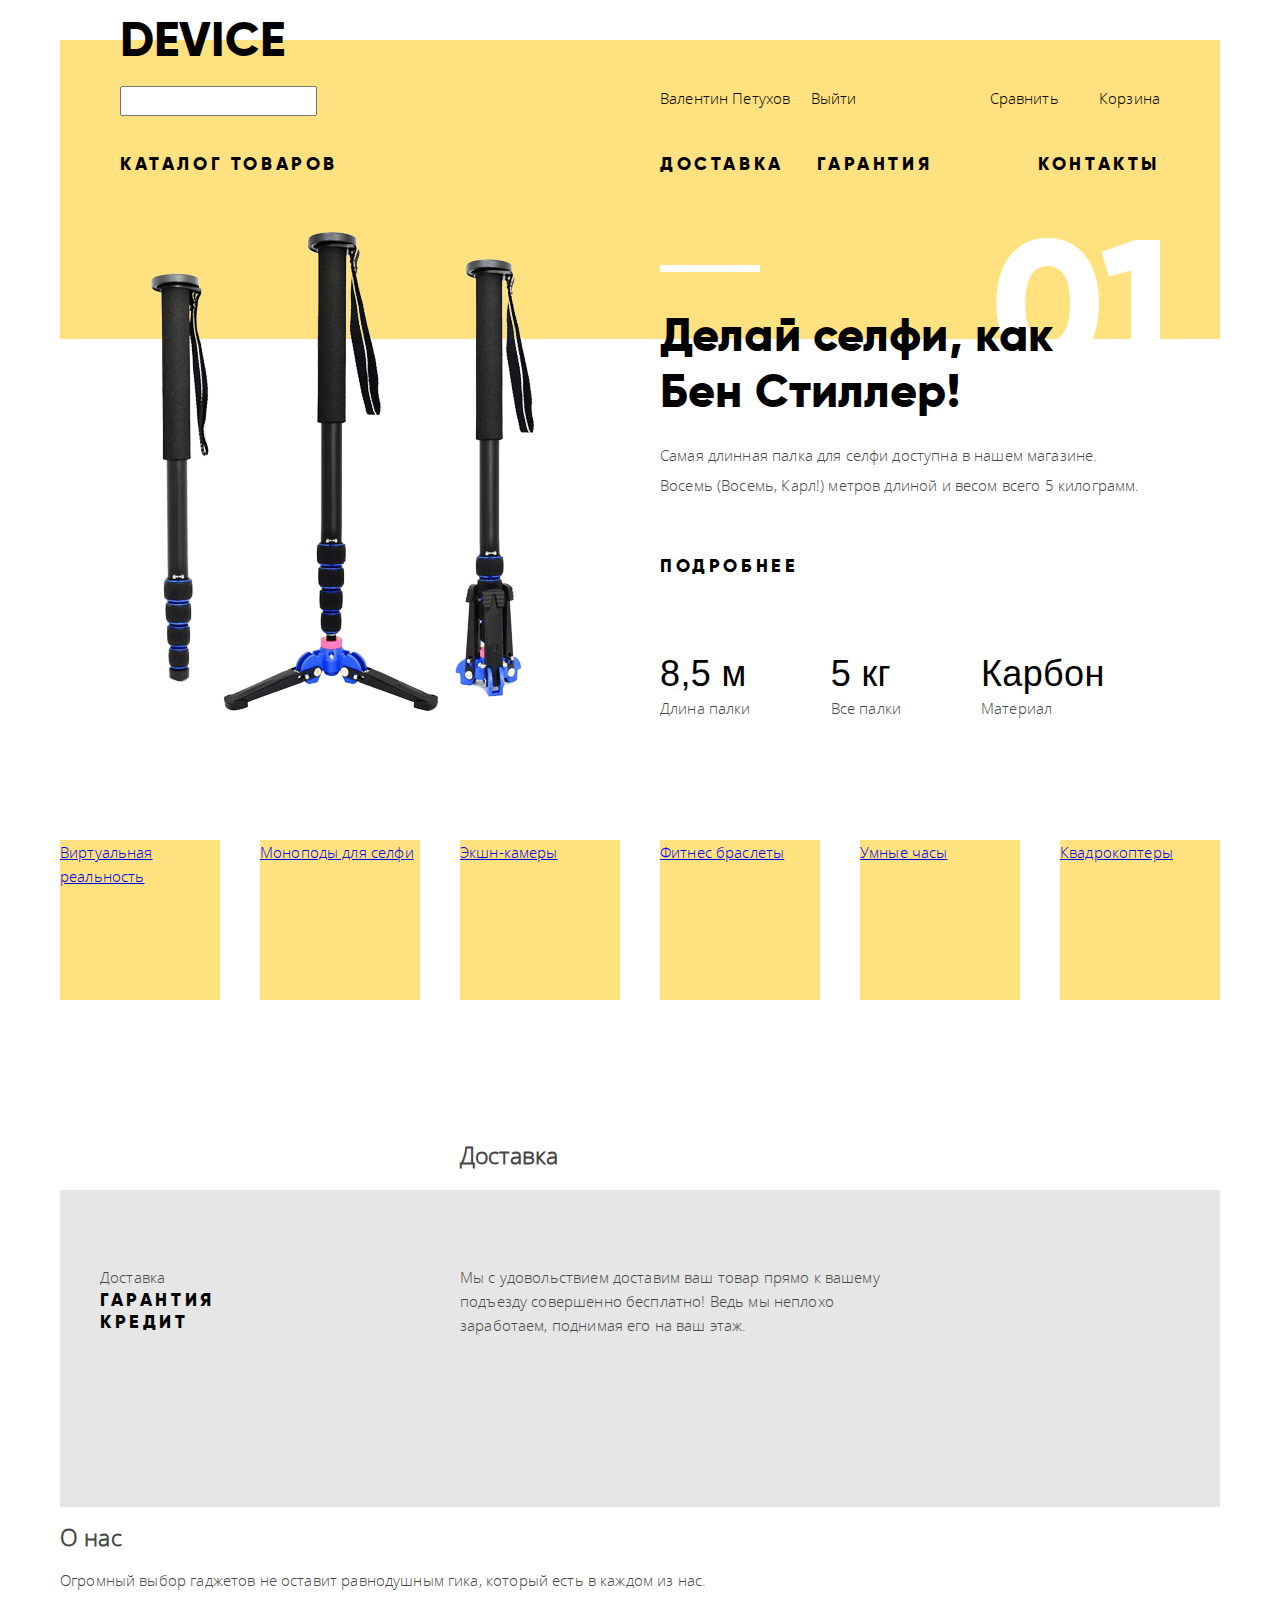
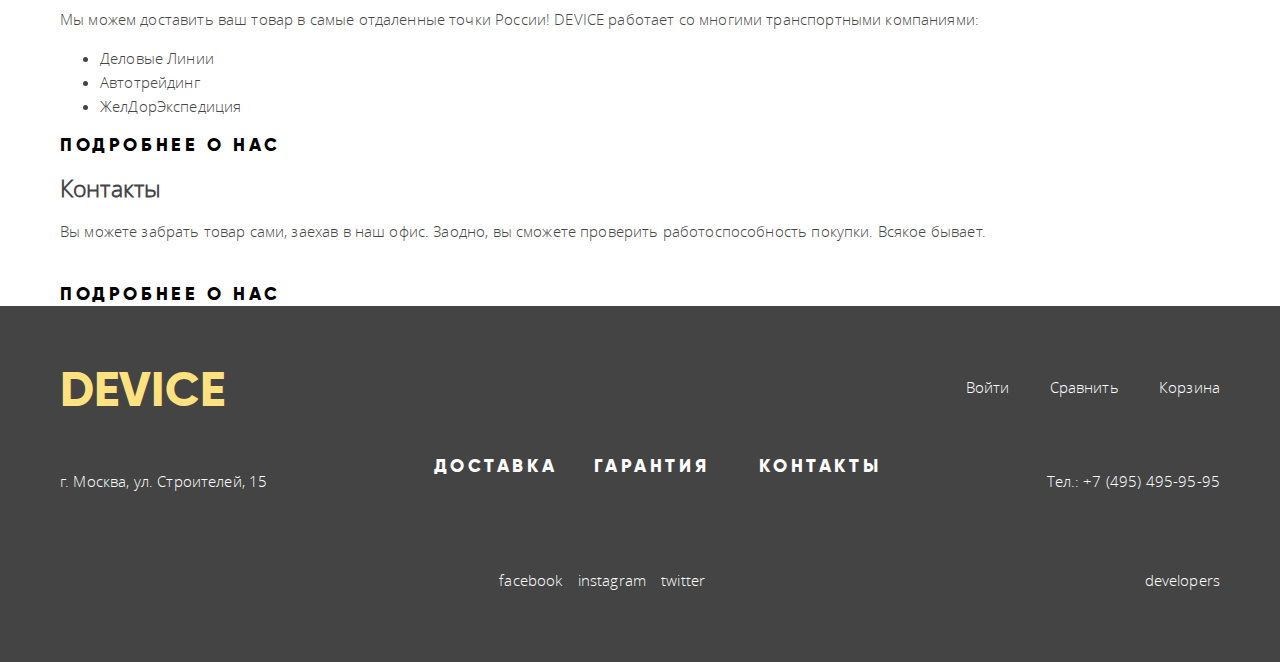
==== index.html @ 2a5000df "made degree DEVICE" ====
<!DOCTYPE html>
<html lang="ru">
	<head>
		<meta charset="utf-8">
		<title>HTML Academy: Девайс</title>
		<link rel="stylesheet" href="css/normalize.css">
		<link rel="stylesheet" href="css/style.css">
	</head>
	<body>
		<header class="main-header">
			<div class="bg-header">
				<span class="catalog-logo-header">device</span>
				<div class="header-row clearfix">
					<form class="header-left" action="search" method="get">
						<label class="search-icon">
							<input type="search" name="search">
						</label>
					</form>
					<div class="header-right clearfix">
						<div class="user-block">
							<a href="#">Валентин Петухов</a>
							<a href="#">Выйти</a>
						</div>
						<div class="compare-cart">
							<a href="#">Сравнить</a>
							<a href="#">Корзина</a>
						</div>
					</div>
				</div>
				<nav class="main-nav clearfix">
					<div class="nav-left">
						<a href="#">Каталог товаров</a>
						<ul class="menu" style="display: none;">
							<li>
								<a href="#" class="menu-item">Виртуальная реальность</a>
							</li>
							<li>
								<a href="#" class="menu-item">Моноподы для селфи</a>
							</li>
							<li>
								<a href="#" class="menu-item">Экшн-камеры</a>
							</li>
							<li>
								<a href="#" class="menu-item">Фитнесс-браслеты</a>
							</li>
							<li>
								<a href="#" class="menu-item">Умные часы</a>
							</li>
							<li>
								<a href="#" class="menu-item">Квадрокоптеры</a>
							</li>
						</ul>
					</div>
					<div class="nav-right clearfix">
						<div class="nav-delivery">
							<a href="#">Доставка</a>
							<a href="#">Гарантия</a>
						</div>
						<div class="nav-contacts">
							<a href="#">Контакты</a>
						</div>
					</div>
				</nav>
			</div>
		</header>
		<main class="container">
			<div class="slider">
				<div class="slider-controls"></div>
				<div class="slider-inner">
					<div class="slider-slides">
						<div class="first-slide clearfix">
							<img src="img/slider-1.png" width="" height="" alt="Изображение слайдера1">
							<div class="slider-description">
								<span class="slider-number">01</span>
								<p class="slider-header">Делай селфи,  как Бен Стиллер!</p>
								<p class="slider-text">Самая длинная палка для селфи доступна в нашем магазине. Восемь (Восемь, Карл!) метров длиной и весом всего 5 килограмм.</p>
								<a class="slider-btn btn" href="#">подробнее</a>
								<div class="slider-advantages clearfix">
									<div class="first-advantages">
										<span class="big-advantages">8,5 м</span>
										<span>Длина палки</span>
									</div>
									<div class="second-advantages">
										<span class="big-advantages">5 кг</span>
										<span>Все палки</span>
									</div>
									<div class="third-advantages">
										<span class="big-advantages">Карбон</span>
										<span>Материал</span>
									</div>
								</div>
							</div>
						</div>
						<div class="first-slide clearfix">
							<img src="img/slider-1.png" width="384" height="486" alt="Изображение слайдера1">
							<div class="slider-description">
								<span class="slider-number">01</span>
								<p class="slider-header">Делай селфи,  как Бен Стиллер!</p>
								<p class="slider-text">Самая длинная палка для селфи доступна в нашем магазине. Восемь (Восемь, Карл!) метров длиной и весом всего 5 килограмм.</p>
								<a class="slider-btn btn" href="#">подробнее</a>
								<div class="slider-advantages clearfix">
									<div class="first-advantages">
										<span class="big-advantages">8,5 м</span>
										<span>Длина палки</span>
									</div>
									<div class="second-advantages">
										<span class="big-advantages">5 кг</span>
										<span>Все палки</span>
									</div>
									<div class="third-advantages">
										<span class="big-advantages">Карбон</span>
										<span>Материал</span>
									</div>
								</div>
							</div>
						</div>
						<div class="first-slide clearfix">
							<img src="img/slider-1.png" width="" height="" alt="Изображение слайдера1">
							<div class="slider-description">
								<span class="slider-number">01</span>
								<p class="slider-header">Делай селфи,  как Бен Стиллер!</p>
								<p class="slider-text">Самая длинная палка для селфи доступна в нашем магазине. Восемь (Восемь, Карл!) метров длиной и весом всего 5 килограмм.</p>
								<a class="slider-btn btn" href="#">подробнее</a>
								<div class="slider-advantages clearfix">
									<div class="first-advantages">
										<span class="big-advantages">8,5 м</span>
										<span>Длина палки</span>
									</div>
									<div class="second-advantages">
										<span class="big-advantages">5 кг</span>
										<span>Все палки</span>
									</div>
									<div class="third-advantages">
										<span class="big-advantages">Карбон</span>
										<span>Материал</span>
									</div>
								</div>
							</div>
						</div>						
					</div>
				</div>
			</div>
			<div class="main-catalog clearfix">
				<div class="item-block">
					<div class="block-fon">
					</div>
					<a href="#">Виртуальная реальность</a>
				</div>
				<div class="item-block">
					<div class="block-fon">
					</div>
					<a href="#">Моноподы для селфи</a>
				</div>
				<div class="item-block">
					<div class="block-fon">
					</div>
					<a href="#">Экшн-камеры</a>
				</div>
				<div class="item-block">
					<div class="block-fon">
					</div>
					<a href="#">Фитнес браслеты</a>
				</div>
				<div class="item-block">
					<div class="block-fon">
					</div>
					<a href="#">Умные часы</a>
				</div>
				<div class="item-block">
					<div class="block-fon">
					</div>
					<a href="#">Квадрокоптеры</a>
				</div>
			</div>
			<div class="main-advantages clearfix">
				<div class="left-advantages">
					<ul>
						<li class="active-btn">Доставка</li>
						<li class="btn btn-advantages">Гарантия</li>
						<li class="btn btn-advantages">Кредит</li>
					</ul>
				</div>
				<div class="right-advantages">
					<div class="text-advanteges">
						<h2>Доставка</h2>
							<p>Мы с удовольствием доставим ваш товар прямо к вашему подъезду
							совершенно бесплатно! Ведь мы неплохо заработаем, поднимая его
							на ваш этаж.</p>
					</div>
					<div class="img-advanteges">
					</div>
				</div>
			</div>
			<div class="partners">
				<div class="partners-logo">
				</div>
			</div>
			<div class="main-content">
				<section class="about-us">
					<h2>О нас</h2>
					<p>Огромный выбор гаджетов не оставит равнодушным гика,
					который есть в каждом из нас.</p>
					<p>Мы можем доставить ваш товар в самые отдаленные
					точки России! DEVICE работает со многими транспортными
					компаниями:
						<ul>
							<li>Деловые Линии</li>
							<li>Автотрейдинг</li>
							<li>ЖелДорЭкспедиция</li>
						</ul>
					</p>
					<a href="#" class="btn btn-about">Подробнее о нас</a>
				</section>
				<section class="contacts">
					<h2>Контакты</h2>
					<p>Вы можете забрать товар сами, заехав в наш офис. Заодно, вы сможете
					проверить работоспособность покупки. Всякое бывает.</p>
					<div class="map">
						<a href="#">
							<img src="" alt="">
						</a>
					</div>
					<a href="#" class="btn btn-about">Подробнее о нас</a>
				</section>
			</div>
		</main>
		<footer class="main-footer clearfix">
			<div class="container">
				<div class="row-footer1 clearfix">
					<a href="index.html" class="footer-header">device</a>
					<div class=right-footer-row>
						<a href="#">Войти</a>
						<a href="#">Сравнить</a>
						<a href="#">Корзина</a>
					</div>				
				</div>
				<div class="row-footer2 clearfix">
					<p class="footer-adress">г. Москва, ул. Строителей, 15</p>
					<div class="footer-nav">
						<a href="#">Доставка</a>
						<a href="#">Гарантия</a>
						<a href="#">Контакты</a>
					</div>
					<p class="footer-phone">Тел.: +7 (495) 495-95-95</p>				
				</div>
				<div class="row-footer3 clearfix">
					<div class="footer-social">
						<a class="social-btn" href="#">facebook</a>
						<a class="social-btn" href="#">instagram</a>
						<a class="social-btn" href="#">twitter</a>
					</div>				
					<div class="footer-developers">
						<a class="developers" href="#">developers</a>
					</div>
				</div>
			</div>
		</footer>
	</body>
</html>
---- css/style.css ----
@font-face {
    font-family: "open_sanslight";
    src: url("../fonts/open-sans-light-webfont.woff2") format("woff2"),
         url("../fonts/open-sans-light-webfont.woff") format("woff");
    font-weight: normal;
    font-style: normal;
}
@font-face {
    font-family: "gilroyextrabold";
    src: url("../fonts/gilroy-extrabold-webfont.woff2") format("woff2"),
         url("../fonts/gilroy-extrabold-webfont.woff") format("woff");
    font-weight: normal;
    font-style: normal;
}
@font-face {
    font-family: "gilroylight";
    src: url("gilroy-light-webfont.woff2") format("woff2"),
         url("gilroy-light-webfont.woff") format("woff");
    font-weight: normal;
    font-style: normal;
}

body{
	font-family: "open_sanslight", sans-serif;
	font-size: 15px;
	line-height: 24px;
	color: #464646;
	font-weight: normal;
	letter-spacing: 0.01em;
	background: #fff;
	background-size: 2000px auto;
}
.btn{
	font-size: 18px;
	color: #000;
	font-family: "gilroyextrabold", sans-serif;
	text-transform: uppercase;
	line-height: 22px;
	letter-spacing: 0.2em;
	text-decoration: none;
}
.catalog-logo-header{
	display: inline-block;
	text-transform: uppercase;
	font-size: 48px;
	color: #000;
	text-decoration: none;
	font-family: "gilroyextrabold", sans-serif;
	font-weight: normal;
	line-height: 54px;
	margin-top: 13px;
	margin-bottom: 19px;
}
.container{
	width: 1160px;
	margin: 0px auto;
}
.main-header{
		margin-bottom: 46px;
}
.bg-header{
	width: 1040px;
	position: relative;
	padding-right: 60px;
	padding-left: 60px;
	margin: 0 auto; 
}
.bg-header::after{
	content: "";
	width: 1160px;
	height: 299px;
	background-color: #ffe27f;
	position: absolute;
	left: 0px;
	z-index: -1;
	bottom: -157px;
}
.clearfix::after{
	content: "";
	clear: both;
	display: table;
}
.header-row{
	margin-bottom: 36px;
}
.header-row a{
	text-decoration: none;
	color: #000;
}
.header-left{
	float: left;
	min-width: 300px;
}
.header-right{
	float: right;
	min-width: 500px;
}
.user-block{
	float: left;
	min-width: 300px;
	font-size: 0px;
}
.user-block a{
	display: inline-block;
	font-size: 15px;
}
.user-block a:first-child{
	margin-right: 20px;
}
.compare-cart{
	float: right;
	font-size: 0px;
}
.compare-cart a{
	display: inline-block;
	font-size: 15px;
}
.compare-cart a:last-child{
	margin-left: 40px;
}
.main-nav{
	font-family: "gilroyextrabold", sans-serif;
	font-size: 18px;
	color: #000000;
	letter-spacing: 0.2em;
}
.main-nav a{
	text-decoration: none;
	color: #000;
	text-transform: uppercase;
}
.nav-left{
	float: left;
	min-width: 300px;
}
.nav-right{
	float: right;
	min-width: 500px;
}
.nav-delivery{
	float: left;
	min-width: 300px;
	font-size: 0px;
}
.nav-contacts{
	float: right;
}
.nav-delivery a{
	display: inline-block;
	margin-right: 30px;
	font-size: 18px;
}
.header-catalog h1{
	padding: 0px;
	margin-bottom: 25px;
	margin-left: 60px;
}
.breadcrumbs{
	list-style: none;
	font-size: 0px;
	margin-bottom: 50px;
	margin-left: 60px;
}
.breadcrumbs li{
	display: inline-block;
	vertical-align: top;
	font-size: 14px;
	line-height: ;
	margin-right: 17px;
}
.line{
	background-color: #ebebeb;
	height: 100%;
	position: relative;
	z-index: -2;

}
.left-content-header{
	float: left;
	min-width: 328px;
	position: relative;
}
.left-content-header>h3{
	padding-top: 24px;
	padding-bottom: 24px;
	margin-left: 60px;
}
.right-content-header{
	float: right;
	min-width: 832px;
	position: relative;
}
.sorting-content{
	float: left;
}
.left-sorting{
	float: left;
	min-width: 600px;
	font-size: 0px;
	margin-left: 72px;
}
.right-sorting{
	float: right;
	min-width: 100px;
	display: inline-block;
	font-size: 0px;
	text-align: right;
}
.left-sorting>h3{
	display: inline-block;
	font-size: 18px;
	margin-right: 54px;
	padding-top: 24px;
	padding-bottom: 24px;
}
.left-sorting .price-sorting{
	display: inline-block;
	font-size: 14px;
}
.price-sorting>span, .price-sorting>a{
	margin-right: 30px;
}

.price-sorting>a:last-child{
	margin-right: 0px;
}

.right-sorting>a{
	display: inline-block;
	font-size: 14px;
	margin-top: 24px;
	margin-bottom: 24px;
}
.right-sorting>a:last-child{
	margin-left: 26px;
}
.left-content-header:before {
	content: "";
	position: absolute;
	right: 0;
	height: 100%;
	bottom: 0;
	width: 10000px;
	background: #dbdbdb;
	z-index: -1;
}
.left-content{
	float: left;
	min-width: 328px;
	position: relative;
}
.left-content:before{
	content: "";
	position: absolute;
	right: 0;
	height: 1400px;
	width: 10000px;
	background: #eeeeee;
	z-index: -1;
}
.right-content{
	float: right;
	min-width: 700px;
	padding-top: 69px;
	padding-left: 72px;
	padding-bottom: 73px;
}
.catalog-item{
	float: left;
	min-width: 360px;
}
.item-row:nth-child(3n-1){
	margin-top: 50px;
}
.item-row .catalog-item:first-child{
	margin-right: 40px;
}
.left-content form{
	margin-left: 60px;
}
.filter-cost{
	margin-top: 69px;
	margin-bottom: 40px;
}
.filter-color{
	margin-bottom: 40px;
}
.filter-color ul{
	list-style: none;
}
.filter-bluetooth{
	margin-bottom: 50px;
}
.filter-bluetooth ul{
	list-style: none;
}
.paginator{
	margin-top: 40px;
	padding: 23px 30px 18px 30px;
	background-color: #ebebeb;
	font-size: 0px;
	min-width: 700px;
	text-transform: uppercase;
	font-family: "gilroyextrabold", sans-serif;
	color:#000;
	text-align: center;
}

.back, .paginator li, .forward{
	display: inline-block;
	font-size: 16px;
	text-decoration: none;
}
.paginator>ul{
	display: inline-block;
}
.back{
	float: left;
	color: #000;
}
.forward{
	float: right;
	color: #000;
}
.paginator li a{
	text-decoration: none;
	color: #bababa;
}
.paginator li{
	margin-right: 30px;
}
.paginator li:last-child{
	margin-right: 0px;
}
.main-footer{
	padding-top: 60px;
	padding-bottom: 64px;
	background-color: #444;
}
.main-footer a{
	text-decoration: none;
	color: #fff;
}
.row-footer1{
	margin-bottom: 40px;
	font-size: 0px;
}
.right-footer-row{
	float: right;
	margin: 9px 0px;
}
.right-footer-row a{
	display: inline-block;
	font-size: 15px;
	margin-left: 40px;

}
.central-footer{
	margin-top: 82px;
	display: inline-block;
	font-size: 18px;
}
.right-footer{
	float: right;
	min-width: ;
	display: inline-block;
	font-size: 16px;
	text-align: right;
}
.row-footer1 a.footer-header{
	float: left;
	display: inline-block;
	text-transform: uppercase;
	text-decoration: none;
	color: #ffe27f;
	font-size: 48px;
	font-family: "gilroyextrabold", sans-serif;
	line-height: 48px;
}
.row-footer2{
	margin-bottom: 60px;
	font-size: 0px;
	text-align: center;
}
.footer-adress{
	float: left;
	font-size: 15px;
	color: #fff;
}
.row-footer2 .footer-nav{
	display: inline-block;
}
.row-footer2 .footer-nav a{
	text-transform: uppercase;
	font-family: "gilroyextrabold", sans-serif;
	display: inline-block;
	font-size: 18px;
	letter-spacing: 0.2em;
}
.row-footer2 .footer-nav a:first-child{
	margin-right: 37px;
}
.row-footer2 .footer-nav a:nth-child(2){
	margin-right: 50px;
}

.footer-phone{
	float: right;
	font-size: 15px;
	color: #fff;
}
.row-footer3{
	font-size: 0px;
	text-align: center;
}
.footer-developers{
	float: right;
	font-size: 15px;
}
.footer-social{
	display: inline-block;
}
.footer-social a{
	font-size: 15px;
	margin-right: 15px;
}
.footer-social a:last-child{
	font-size: 15px;
	margin-right: 0px;
}
.first-slide{
	position: relative;
}

.first-slide>img{
	float: left;
	padding-left: 90px;
	padding-right: 26px;
	width: 384px;
	height: 486px;
}
.first-slide .slider-description{
	float: right;
	padding-left: 100px;
	width: 481px;
	position: relative;
	padding-right: 79px;
}
.slider-number{
	font-size: 180px;
	color: #fff;
	font-family: "gilroyextrabold", sans-serif;
	position: absolute;
	line-height: 1.2em;
	left: 431px;
	top: -32px;
	z-index: 1;
}
.slider-description::before{
	content: "";
	width: 100px;
	height: 7px;
	background-color: #fff;
	position: absolute;
	margin-top: 37px;
}
.slider-header{
	margin: 0px;
	font-size: 47px;
	color: #000;
	font-family: "gilroyextrabold", sans-serif;
	padding-right: 87px;
	line-height: 1.2em;
	position: relative;
	z-index: 2;
	margin-top: 79px;
	margin-bottom: 20px;
}
.slider-text{
	margin: 0px;
	margin-bottom: 54px;
	font-size: 15px;
	line-height: 30px;
}
.slider-btn{
	display: inline-block;
	margin-bottom: 75px;
}
.slider-advantages{
	margin-bottom: 120px;
}


.slider {
    position: relative;
}

.slider-inner {
    overflow: hidden;
}

.slider-slides {
    width: 300%;
}

.slider-slides .first-slide {
    float: left;
}




.first-advantages{
	float: left;
	margin-right: 80px;
}
.second-advantages{
	float: left;
	margin-right: 80px;
}
.third-advantages{
	float: left;
}
.slider-advantages span{
	display: block;
}
.big-advantages{
	font-size: 36px;
	line-height: 44px;
	letter-spacing: 0.01em;
	font-family: "gilroyextralight", sans-serif;
	color: #000;
}
.item-block{
	float: left;
	width: 160px;
	height: 160px;
	margin-right: 40px;
	background-color: #ffe27f;
}
.item-block:last-child{
	margin-right: 0px;
}

.left-advantages{
	float: left;
	position: relative;
}
.right-advantages{
	position: relative;
	float: left;
	width: 860px;
	margin-left: 300px;
}
.main-catalog{
	margin-bottom: 190px;
}
.main-advantages{
	padding-top: 60px;
	padding-bottom: 155px;
	background-color: #e6e6e6;
}
.text-advanteges p{
	padding-left: 100px;
	padding-right: 310px;
}
.left-advantages ul{
	position: absolute;
	list-style: none;
}
.right-advantages h2{
	position: absolute;
	top: -125px;
	left: 100px;
}
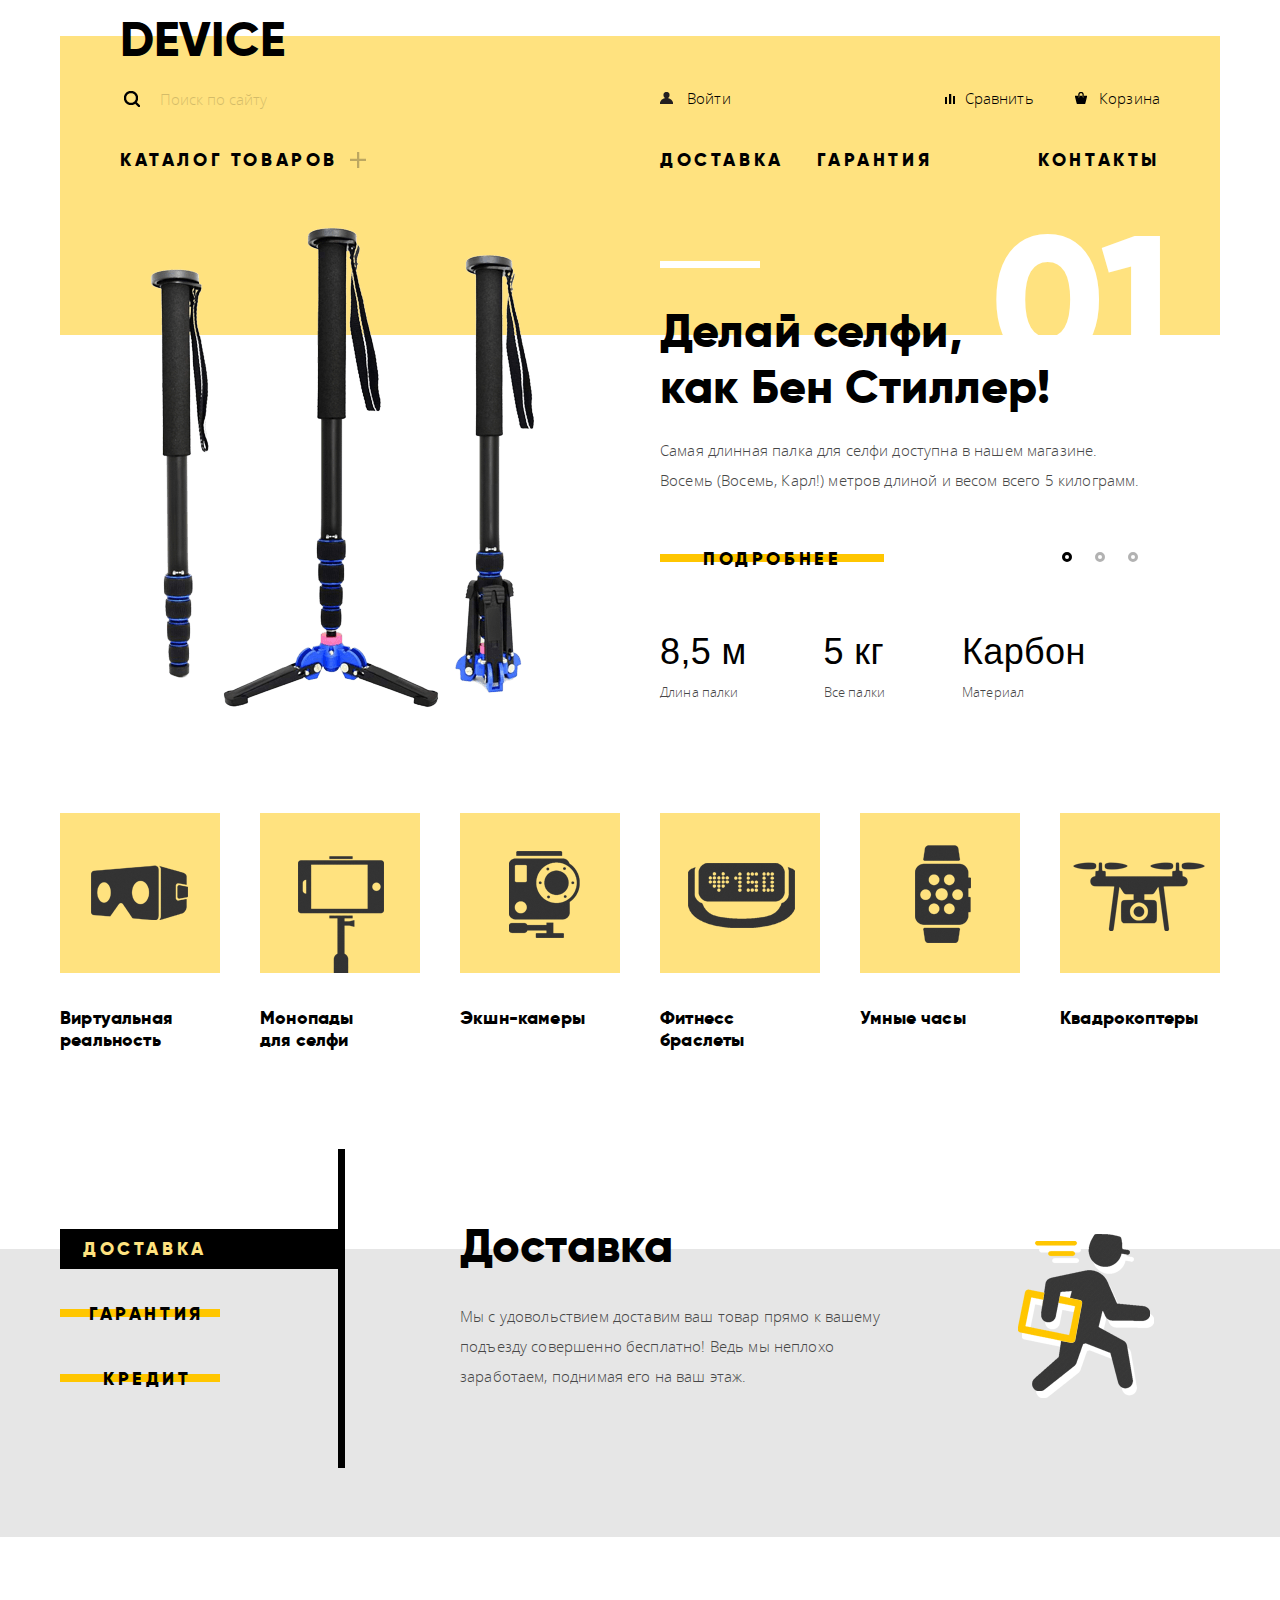
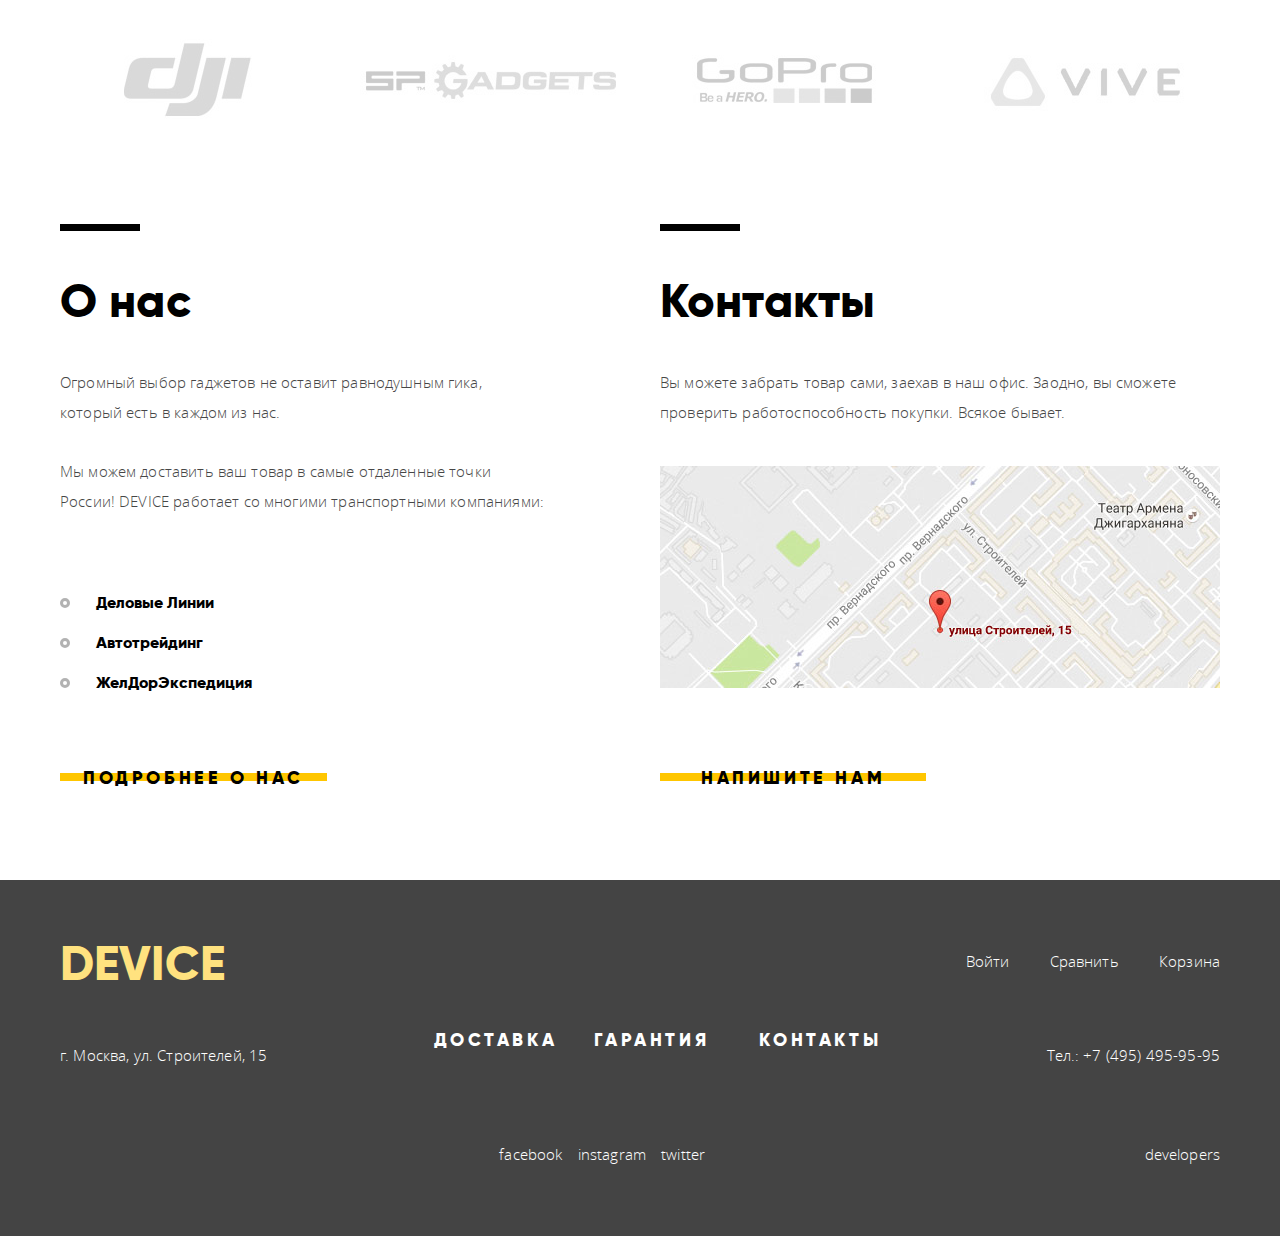
==== commit aa572c43: "mainpage DEVICE" ====
--- a/index.html
+++ b/index.html
@@ -12,14 +12,13 @@
 				<span class="catalog-logo-header">device</span>
 				<div class="header-row clearfix">
 					<form class="header-left" action="search" method="get">
-						<label class="search-icon">
-							<input type="search" name="search">
-						</label>
+						<input type="search" id="search" placeholder="Поиск по сайту" name="search" class="search">
+						<label class="search-icon" for="search"></label>
+						<button type="submit" class="search-btn"><span>Найти</span></button>
 					</form>
 					<div class="header-right clearfix">
-						<div class="user-block">
-							<a href="#">Валентин Петухов</a>
-							<a href="#">Выйти</a>
+						<div class="user-block-main">
+							<a href="#">Войти</a>
 						</div>
 						<div class="compare-cart">
 							<a href="#">Сравнить</a>
@@ -28,29 +27,37 @@
 					</div>
 				</div>
 				<nav class="main-nav clearfix">
-					<div class="nav-left">
-						<a href="#">Каталог товаров</a>
-						<ul class="menu" style="display: none;">
-							<li>
-								<a href="#" class="menu-item">Виртуальная реальность</a>
-							</li>
-							<li>
-								<a href="#" class="menu-item">Моноподы для селфи</a>
-							</li>
-							<li>
-								<a href="#" class="menu-item">Экшн-камеры</a>
-							</li>
-							<li>
-								<a href="#" class="menu-item">Фитнесс-браслеты</a>
-							</li>
-							<li>
-								<a href="#" class="menu-item">Умные часы</a>
-							</li>
-							<li>
-								<a href="#" class="menu-item">Квадрокоптеры</a>
-							</li>
-						</ul>
-					</div>
+					<ul class="nav-left">
+						<li>
+							<a class="catalog-items"href="#">Каталог товаров</a>
+							<ul class="menu clearfix">
+								<div class="dropdown-col">
+								<li>
+									<a href="#" class="menu-item">Виртуальная реальность</a>
+								</li>
+								<li>
+									<a href="#" class="menu-item">Моноподы для селфи</a>
+								</li>
+								<li>
+									<a href="#" class="menu-item">Экшн-камеры</a>
+								</li>
+								</div>
+								<div class="dropdown-col">
+									<li>
+										<a href="#" class="menu-item">Фитнесс-браслеты</a>
+									</li>
+									<li>
+										<a href="#" class="menu-item">Умные часы</a>
+									</li>
+								</div>
+								<div class="dropdown-col">
+								<li>
+									<a href="#" class="menu-item">Квадрокоптеры</a>
+								</li>
+								</div>
+							</ul>
+						</li>					
+					</ul>
 					<div class="nav-right clearfix">
 						<div class="nav-delivery">
 							<a href="#">Доставка</a>
@@ -63,76 +70,86 @@
 				</nav>
 			</div>
 		</header>
-		<main class="container">
-			<div class="slider">
-				<div class="slider-controls"></div>
+		<main class="">
+			<div class="slider container">
+				<input type="radio" id="btn-1" name="toggle" checked>
+				<input type="radio" id="btn-2" name="toggle">
+				<input type="radio" id="btn-3" name="toggle">
+				<div class="slider-controls">
+					<label for="btn-1"></label>
+                    <label for="btn-2"></label>
+                    <label for="btn-3"></label>
+				</div>
 				<div class="slider-inner">
 					<div class="slider-slides">
-						<div class="first-slide clearfix">
-							<img src="img/slider-1.png" width="" height="" alt="Изображение слайдера1">
-							<div class="slider-description">
-								<span class="slider-number">01</span>
-								<p class="slider-header">Делай селфи,  как Бен Стиллер!</p>
-								<p class="slider-text">Самая длинная палка для селфи доступна в нашем магазине. Восемь (Восемь, Карл!) метров длиной и весом всего 5 килограмм.</p>
-								<a class="slider-btn btn" href="#">подробнее</a>
-								<div class="slider-advantages clearfix">
-									<div class="first-advantages">
-										<span class="big-advantages">8,5 м</span>
-										<span>Длина палки</span>
-									</div>
-									<div class="second-advantages">
-										<span class="big-advantages">5 кг</span>
-										<span>Все палки</span>
-									</div>
-									<div class="third-advantages">
-										<span class="big-advantages">Карбон</span>
-										<span>Материал</span>
-									</div>
-								</div>
-							</div>
-						</div>
 						<div class="first-slide clearfix">
 							<img src="img/slider-1.png" width="384" height="486" alt="Изображение слайдера1">
 							<div class="slider-description">
 								<span class="slider-number">01</span>
-								<p class="slider-header">Делай селфи,  как Бен Стиллер!</p>
+								<p class="slider-header">Делай селфи,<br>как Бен Стиллер!</p>
 								<p class="slider-text">Самая длинная палка для селфи доступна в нашем магазине. Восемь (Восемь, Карл!) метров длиной и весом всего 5 килограмм.</p>
-								<a class="slider-btn btn" href="#">подробнее</a>
+								<div class="slider-btn">
+									<a class="btn" href="#">
+										<span>подробнее</span>
+									</a>
+								</div>
 								<div class="slider-advantages clearfix">
 									<div class="first-advantages">
 										<span class="big-advantages">8,5 м</span>
-										<span>Длина палки</span>
+										<span class="small-advantages" >Длина палки</span>
 									</div>
 									<div class="second-advantages">
 										<span class="big-advantages">5 кг</span>
-										<span>Все палки</span>
+										<span class="small-advantages" >Все палки</span>
 									</div>
 									<div class="third-advantages">
 										<span class="big-advantages">Карбон</span>
-										<span>Материал</span>
+										<span class="small-advantages" >Материал</span>
 									</div>
 								</div>
 							</div>
 						</div>
 						<div class="first-slide clearfix">
-							<img src="img/slider-1.png" width="" height="" alt="Изображение слайдера1">
+							<img src="img/slider-2.png" width="384" height="486" alt="Изображение слайдера1">
 							<div class="slider-description">
-								<span class="slider-number">01</span>
-								<p class="slider-header">Делай селфи,  как Бен Стиллер!</p>
-								<p class="slider-text">Самая длинная палка для селфи доступна в нашем магазине. Восемь (Восемь, Карл!) метров длиной и весом всего 5 килограмм.</p>
-								<a class="slider-btn btn" href="#">подробнее</a>
+								<span class="slider-number">02</span>
+								<p class="slider-header">Худеем<br>правильно!</p>
+								<p class="slider-text">Мотивирующие фитнесс-браслеты помогут найти в себе силы не пропускать занятия и соблюдать диету.</p>
+								<div class="slider-btn">
+									<a class="btn" href="#">
+										<span>подробнее</span>
+									</a>
+								</div>
 								<div class="slider-advantages clearfix">
 									<div class="first-advantages">
-										<span class="big-advantages">8,5 м</span>
-										<span>Длина палки</span>
+										<span class="big-advantages">48 часов</span>
+										<span class="small-advantages" >Без подзарядки</span>
+									</div>
+									
+								</div>
+							</div>
+						</div>
+						<div class="first-slide clearfix">
+							<img src="img/slider-3.png" width="" height="" alt="Изображение слайдера1">
+							<div class="slider-description">
+								<span class="slider-number last-number">03</span>
+								<p class="slider-header last-header">Порхает как бабочка,<br>жалит как пчела!</p>
+								<p class="slider-text">Этот обычный, на первый взгляд, квадрокоптер оснащен 
+								мощным лазером, замаскированным под стандартную камеру.
+								</p>
+								<div class="slider-btn">
+									<a class="btn" href="#">
+										<span>подробнее</span>
+									</a>
+								</div>
+								<div class="slider-advantages clearfix">
+									<div class="first-advantages">
+										<span class="big-advantages">800 м</span>
+										<span class="small-advantages" >Дальность полета</span>
 									</div>
 									<div class="second-advantages">
-										<span class="big-advantages">5 кг</span>
-										<span>Все палки</span>
-									</div>
-									<div class="third-advantages">
-										<span class="big-advantages">Карбон</span>
-										<span>Материал</span>
+										<span class="big-advantages">50 м</span>
+										<span class="small-advantages" >Радиус поражения</span>
 									</div>
 								</div>
 							</div>
@@ -140,62 +157,77 @@
 					</div>
 				</div>
 			</div>
-			<div class="main-catalog clearfix">
-				<div class="item-block">
-					<div class="block-fon">
-					</div>
-					<a href="#">Виртуальная реальность</a>
-				</div>
-				<div class="item-block">
-					<div class="block-fon">
-					</div>
-					<a href="#">Моноподы для селфи</a>
-				</div>
-				<div class="item-block">
-					<div class="block-fon">
-					</div>
-					<a href="#">Экшн-камеры</a>
-				</div>
-				<div class="item-block">
-					<div class="block-fon">
-					</div>
-					<a href="#">Фитнес браслеты</a>
-				</div>
-				<div class="item-block">
-					<div class="block-fon">
-					</div>
-					<a href="#">Умные часы</a>
-				</div>
-				<div class="item-block">
-					<div class="block-fon">
-					</div>
-					<a href="#">Квадрокоптеры</a>
+			<div class="main-catalog container clearfix">
+				<div class="item-block" href="#">
+					<a href="#"><span>Виртуальная реальность</span></a>
+				</div>
+				<div class="item-block" href="#">
+					<a href="#"><span>Монопады для селфи</span></a>
+				</div>
+				<div class="item-block" href="#">
+					<a href="#"><span>Экшн-камеры</span></a>
+				</div>
+				<div class="item-block" href="#">
+					<a href="#"><span>Фитнесс браслеты</span></a>
+				</div>
+				<div class="item-block" href="#">
+					<a href="#"><span>Умные часы</span></a>
+				</div>
+				<div class="item-block" href="#">
+					<a href="#"><span>Квадрокоптеры</span></a>
 				</div>
 			</div>
 			<div class="main-advantages clearfix">
-				<div class="left-advantages">
-					<ul>
-						<li class="active-btn">Доставка</li>
-						<li class="btn btn-advantages">Гарантия</li>
-						<li class="btn btn-advantages">Кредит</li>
-					</ul>
-				</div>
-				<div class="right-advantages">
-					<div class="text-advanteges">
-						<h2>Доставка</h2>
-							<p>Мы с удовольствием доставим ваш товар прямо к вашему подъезду
-							совершенно бесплатно! Ведь мы неплохо заработаем, поднимая его
-							на ваш этаж.</p>
-					</div>
-					<div class="img-advanteges">
-					</div>
-				</div>
-			</div>
-			<div class="partners">
-				<div class="partners-logo">
-				</div>
-			</div>
-			<div class="main-content">
+				<div class="container advantages-relative">
+					<div class="advantages-absolute">
+						<input type="radio" id="delivery" name="advantages-toggle" checked>
+						<input type="radio" id="guarantee" name="advantages-toggle">
+						<input type="radio" id="credit" name="advantages-toggle">
+						<div class="advantages-controls">
+							<div>
+								<label class="btn" for="delivery"><span>Доставка</span></label>
+							</div>
+							<div>
+                    			<label class="btn" for="guarantee"><span>Гарантия</span></label>
+                    		</div>
+                    		<div>
+                    			<label class="btn" for="credit"><span>Кредит</span></label>
+         		           	</div>
+						</div>
+						<div class="advantages-slider">
+							<div class="text-delivery">
+								<h2>Доставка</h2>
+								<p>Мы с удовольствием доставим ваш товар прямо к вашему подъезду
+								совершенно бесплатно! Ведь мы неплохо заработаем, поднимая его
+								на ваш этаж.</p>
+							</div>
+							<div class="text-guarantee">
+								<h2>Гарантия</h2>
+								<p>Если из-за возгарания купленного у нас товара у вас сгорит дом — не переживайте, мы выдадим вам новый. Товар, не дом, конечно же.</p>
+							</div>
+							<div class="text-credit">
+								<h2>Кредит</h2>
+								<p>Залезть в долговую яму стало проще! Кредитные консультанты подберут для вас наиболее выгодные условия кредита. Выгодные для нашего банка, разумеется.</p>
+							</div>
+						</div>
+					</div>
+				</div>			
+			</div>
+			<div class="partners container clearfix">
+				<div class="partners-logo">
+					<img src="img/logo-1.jpg" width="260" height="100" alt="Логотип партнеров">
+				</div>
+				<div class="partners-logo">
+					<img src="img/logo-2.jpg" width="260" height="100" alt="Логотип партнеров">
+				</div>
+				<div class="partners-logo">
+					<img src="img/logo-3.jpg" width="260" height="100" alt="Логотип партнеров">
+				</div>
+				<div class="partners-logo">
+					<img src="img/logo-4.jpg" width="260" height="100" alt="Логотип партнеров">
+				</div>
+			</div>
+			<div class="main-content container clearfix">
 				<section class="about-us">
 					<h2>О нас</h2>
 					<p>Огромный выбор гаджетов не оставит равнодушным гика,
@@ -209,7 +241,11 @@
 							<li>ЖелДорЭкспедиция</li>
 						</ul>
 					</p>
-					<a href="#" class="btn btn-about">Подробнее о нас</a>
+					<div class="about-btn">
+						<a class="btn" href="#">
+							<span>подробнее о нас</span>
+						</a>
+					</div>
 				</section>
 				<section class="contacts">
 					<h2>Контакты</h2>
@@ -217,10 +253,14 @@
 					проверить работоспособность покупки. Всякое бывает.</p>
 					<div class="map">
 						<a href="#">
-							<img src="" alt="">
+							<img src="img/map.jpg" width="560" height="222" alt="Карта">
 						</a>
 					</div>
-					<a href="#" class="btn btn-about">Подробнее о нас</a>
+					<div class="writeus-btn">
+						<a class="btn" href="#">
+							<span>напишите нам</span>
+						</a>
+					</div>
 				</section>
 			</div>
 		</main>
--- a/css/style.css
+++ b/css/style.css
@@ -38,6 +38,7 @@
 	line-height: 22px;
 	letter-spacing: 0.2em;
 	text-decoration: none;
+	text-align: center;
 }
 .catalog-logo-header{
 	display: inline-block;
@@ -90,33 +91,72 @@
 .header-left{
 	float: left;
 	min-width: 300px;
+	position: relative;
 }
 .header-right{
 	float: right;
 	min-width: 500px;
 }
-.user-block{
-	float: left;
-	min-width: 300px;
+.user-block-main{
+	float: left;
+	min-width: 270px;
+}
+.user-block-main a{
+	position: relative;
+	padding-left: 27px;
+}
+.user-block-main a::before{
+	content: "";
+	position: absolute;
+	width: 13px;
+	height: 12px;
+	background: transparent url("../img/spritesheet.png") no-repeat;
+	left: 0px;
+	top: 4px;
+	background-position: -1034px -5px;
+}
+.compare-cart{
+	float: right;
 	font-size: 0px;
 }
-.user-block a{
+.compare-cart a{
 	display: inline-block;
 	font-size: 15px;
-}
-.user-block a:first-child{
-	margin-right: 20px;
-}
-.compare-cart{
-	float: right;
-	font-size: 0px;
-}
-.compare-cart a{
-	display: inline-block;
-	font-size: 15px;
+	position: relative;
+	vertical-align: top;
 }
 .compare-cart a:last-child{
-	margin-left: 40px;
+	padding-left: 24px;
+	margin-left: 41px;
+}
+.compare-cart a:first-child{
+	padding-left: 21px;
+}
+.compare-cart a:first-child::before{
+	content: "";
+	position: absolute;
+	width: 12px;
+	height: 12px;
+	background: transparent url("../img/spritesheet.png") no-repeat;
+	left: 1px;
+	top: 8px;
+	background-position: -71px -5px;
+}
+.compare-cart a:last-child::before{
+	content: "";
+	position: absolute;
+	width: 12px;
+	height: 12px;
+	background: transparent url("../img/spritesheet.png") no-repeat;
+	left: 0px;
+	top: 6px;
+	background-position: -5px -5px;
+}
+.user-block-main a:hover, .compare-cart a:hover{
+	opacity: 0.6;
+}
+.user-block-main a:active, .compare-cart a:active{
+	opacity: 0.3;
 }
 .main-nav{
 	font-family: "gilroyextrabold", sans-serif;
@@ -129,10 +169,92 @@
 	color: #000;
 	text-transform: uppercase;
 }
+.nav-left a{
+	display: inline-block;
+	vertical-align: top;
+	padding-right: 32px;
+	position: relative;
+}
+.nav-left .catalog-items::after{
+	content: "";
+	position: absolute;
+	width: 16px;
+	height: 16px;
+	background: transparent url("../img/spritesheet.png") no-repeat;
+	right: 4px;
+	top: 4px;
+	background-position: -303px -5px;
+	opacity: 0.3;
+}
 .nav-left{
 	float: left;
 	min-width: 300px;
-}
+	margin: 0px;
+	padding: 0px;
+	list-style: none;
+}
+.search{
+	border: none;
+	background-color: #ffe27f;
+	font-size: 15px;
+	opacity: 0.3;
+	padding-left: 40px;
+	color: #000000;
+	width:170px;
+}
+.search-icon::after{
+	content: "";
+	position: absolute;
+	width: 16px;
+	height: 16px;
+	background: transparent url("../img/spritesheet.png") no-repeat;
+	left: 4px;
+	top: 5px;
+	background-position: -938px -5px;
+	opacity: 1;
+}
+.search:hover{
+	opacity: 0.6;
+}
+.search:focus{
+	opacity: 1;
+	outline: none;
+	width: 300px;
+}
+.search-btn{
+	position: absolute;
+	right: -140px;
+	padding: 10px 18px 8px 18px;
+	font-size: 15px;
+	font-family: "open_sanslight", sans-serif;
+	background-color: #ffe27f;
+	border: 2px solid #000;
+	bottom: -10px;
+	opacity: 0;
+}
+input.search:focus ~ button[type="submit"].search-btn{
+	opacity: 1;
+}
+
+
+.search-btn::before{
+	position: absolute;
+	content: "";
+	height: 2px;
+	width: 358px;
+	background-color: #000;
+	left: -358px;
+	bottom: -2px;
+}
+.search-btn:hover{
+	background-color: #000;
+	color: #fff;
+	cursor: pointer;
+}
+.search-btn:active>span{
+	opacity: 0.3;
+}
+
 .nav-right{
 	float: right;
 	min-width: 500px;
@@ -149,6 +271,55 @@
 	display: inline-block;
 	margin-right: 30px;
 	font-size: 18px;
+}
+.nav-left li{
+	position: relative;
+}
+.nav-left .menu{
+	display: none;
+	padding: 0px;
+	margin: 0px;
+	position: absolute;
+	top: 100%;
+	list-style: none;
+	width: 1160px;
+	height: 129px;
+	left: -60px;
+	padding-top: 34px;
+	z-index: 3;
+
+}
+.nav-left .menu:after{
+	content: "";
+	position: absolute;
+	background-color: #ffe393;
+	width: 1160px;
+	height: 129px;
+	left: 0px;
+	bottom: 0px;
+	z-index: -1;
+}
+.nav-left .menu a{
+	padding: 0px;
+	margin: 0px;
+	text-transform: none;
+	font-family: "open_sanslight", sans-serif;
+	font-size: 15px;
+	letter-spacing: 0.01em;
+	margin-bottom: 17px;
+}
+.dropdown-col{
+	float: left;
+	margin-left: 60px;
+}
+.main-nav a:hover{
+	opacity: 0.6;
+}
+.main-nav a:active{
+	opacity: 0.3;
+}
+.nav-left li:hover .menu{
+	display: block;
 }
 .header-catalog h1{
 	padding: 0px;
@@ -428,6 +599,7 @@
 	font-size: 15px;
 	margin-right: 0px;
 }
+
 .first-slide{
 	position: relative;
 }
@@ -446,13 +618,37 @@
 	position: relative;
 	padding-right: 79px;
 }
+.first-slide .slider-description{
+	float: right;
+	padding-left: 100px;
+	width: 481px;
+	position: relative;
+	padding-right: 79px;
+}
+.first-slide:last-child>img{
+	float: left;
+	padding-left: 31px;
+	padding-right: 3px;
+	width: 526px;
+	height: 334px;
+	margin-top: 65px;
+}
+
+.first-slide:last-child .slider-description{
+	float: right;
+	padding-left: 40px;
+	width: 511px;
+	position: relative;
+	padding-right: 49px;
+}
+
 .slider-number{
 	font-size: 180px;
 	color: #fff;
 	font-family: "gilroyextrabold", sans-serif;
 	position: absolute;
 	line-height: 1.2em;
-	left: 431px;
+	right: 47px;
 	top: -32px;
 	z-index: 1;
 }
@@ -469,54 +665,106 @@
 	font-size: 47px;
 	color: #000;
 	font-family: "gilroyextrabold", sans-serif;
-	padding-right: 87px;
 	line-height: 1.2em;
 	position: relative;
 	z-index: 2;
 	margin-top: 79px;
-	margin-bottom: 20px;
+	margin-bottom: 19px;
 }
 .slider-text{
 	margin: 0px;
-	margin-bottom: 54px;
+	margin-bottom: 52px;
 	font-size: 15px;
 	line-height: 30px;
 }
+.first-slide:last-child .slider-text{
+	padding-right: 40px;
+}
 .slider-btn{
-	display: inline-block;
-	margin-bottom: 75px;
-}
-.slider-advantages{
-	margin-bottom: 120px;
-}
-
-
+	margin-bottom: 59px;
+	display: inline-block;
+	vertical-align: top;
+	position: relative;
+}
+.slider-btn .btn{
+	padding-left: 43px;
+	padding-right: 43px;
+}
+.slider-btn>a::before{
+	position: absolute;
+	content: "";
+	height: 8px;
+	width: 100%;
+	background-color: #ffc600;
+	left: 0;
+	z-index: -2;
+	top: 7px;
+}
+.slider-btn:hover>a::before{
+	position: absolute;
+	content: "";
+	height: 42px;
+	width: 100%;
+	background-color: #ffc600;
+	top: -9px;
+	left: 0px;
+}
+.slider-btn:active>a {
+	opacity: 0.3;
+}
 .slider {
     position: relative;
-}
-
+	margin-bottom: 103px;
+}
+.slider input[type="radio"] {
+    display: none;
+}
 .slider-inner {
     overflow: hidden;
 }
-
+.slider-controls{
+	position: absolute;
+	right: 63px;
+	top: 320px;
+	z-index: 4;
+}
+.slider-controls label {
+    display: inline-block;
+    width: 4px;
+    height: 4px;
+    border-radius: 50%;
+    border: 3px solid #000;
+    margin: 0px 19px 0px 0px;
+    cursor: pointer;
+    opacity: 0.3;
+}
 .slider-slides {
     width: 300%;
 }
-
 .slider-slides .first-slide {
     float: left;
 }
-
-
-
-
+#btn-1:checked ~ .slider-controls label[for="btn-1"],
+#btn-2:checked ~ .slider-controls label[for="btn-2"],
+#btn-3:checked ~ .slider-controls label[for="btn-3"] {
+    opacity: 1;
+}
+#btn-1:checked ~ .slider-inner .slider-slides {
+    transform: translate(0);
+}
+#btn-2:checked ~ .slider-inner .slider-slides {
+    transform: translate(-1160px);
+}
+#btn-3:checked ~ .slider-inner .slider-slides {
+    transform: translate(-2320px);
+}
 .first-advantages{
 	float: left;
-	margin-right: 80px;
+	margin-right: 77px;
 }
 .second-advantages{
 	float: left;
-	margin-right: 80px;
+	margin-right: 77px;
 }
 .third-advantages{
 	float: left;
@@ -530,46 +778,417 @@
 	letter-spacing: 0.01em;
 	font-family: "gilroyextralight", sans-serif;
 	color: #000;
+	margin-bottom: 6px;
+}
+.small-advantages{
+	font-size: 13px;
 }
 .item-block{
-	float: left;
+	width: 160px;
+	margin-right: 40px;
+	float: left;
+	position: relative;
+}
+.item-block:last-child{
+	margin-right: 0px;
+}
+.item-block>a::before{
+	content: "";
+	position: absolute;
+	background-color: #ffe27f;
 	width: 160px;
 	height: 160px;
+	top: 0;
+	left: 0;
+}
+.item-block>a{
+	display: inline-block;
+	margin-top: 194px;
+	margin-right: 33px;
+	text-decoration: none;
+	color: #000;
+	font-family: "gilroyextrabold", sans-serif;
+	font-size: 18px;
+	letter-spacing: 0.01em;
+	line-height: 22px;
+}
+.item-block:first-child>a::after{
+	position: absolute;
+	content: "";
+	width: 97px;
+	height: 55px;
+	background: transparent url("../img/spritesheet.png") no-repeat;
+	top: 52px;
+	left: 31px;
+	background-position: -471px -5px;
+}
+.item-block:nth-child(2)>a::after{
+	position: absolute;
+	content: "";
+	width: 86px;
+    height: 117px;
+	background: transparent url("../img/spritesheet.png") no-repeat;
+	top: 43px;
+	left: 38px;
+	background-position: -578px -5px;
+}
+.item-block:nth-child(3)>a::after{
+	position: absolute;
+	content: "";
+	width: 71px;
+    height: 87px;
+	background: transparent url("../img/spritesheet.png") no-repeat;
+	top: 38px;
+	left: 49px;
+	background-position: -674px -5px;
+}
+.item-block:nth-child(4)>a::after{
+	position: absolute;
+	content: "";
+	width: 107px;
+    height: 65px;
+	background: transparent url("../img/spritesheet.png") no-repeat;
+	top: 50px;
+	left: 28px;
+	background-position: -755px -5px;
+}
+.item-block:nth-child(5)>a::after{
+	position: absolute;
+	content: "";
+	width: 56px;
+    height: 98px;
+	background: transparent url("../img/spritesheet.png") no-repeat;
+	top: 32px;
+	left: 55px;
+	background-position: -872px -5px;
+}
+.item-block:nth-child(6)>a::after{
+	position: absolute;
+	content: "";
+	width: 132px;
+    height: 69px;
+	background: transparent url("../img/spritesheet.png") no-repeat;
+	top: 49px;
+	left: 13px;
+	background-position: -329px -5px;
+}
+.item-block:hover>a::before{
+	background-color: #ffc600;
+}
+.item-block:active>a::after, .item-block:active>a>span{
+	opacity: 0.3;
+}
+
+.main-catalog{
+	margin-bottom: 197px;
+}
+.main-advantages{
+	background-color: #e6e6e6;
+	height: 288px;
+	margin-bottom: 94px;
+}
+.advantages-controls{
+	float: left;
+	display: inline-block;
+	vertical-align: top;
+	position: relative;
+}
+.advantages-controls::after{
+	content: "";
+	position: absolute;
+	width: 7px;
+	height: 319px;
+	background-color: #000;
+	right: -138px;
+	top: -69px;
+}
+.advantages-controls>div>label{
+	cursor: pointer;
+}
+.advantages-controls>div{
+	margin-bottom: 41px;
+}
+.advantages-controls>div:first-child{
+	margin-top: 19px;
+}
+.advantages-slider{
+	float: right;
+	display: inline-block;
+	vertical-align: top;
+	width: 760px;
+}
+.text-delivery, .text-guarantee, .text-credit{
+	display: none;
+}
+.main-advantages input[type="radio"]{
+	position: absolute;
+	opacity: 0;
+}
+#delivery:checked ~ .advantages-slider .text-delivery{
+	display: inline-block;
+	vertical-align: top;
+}
+#guarantee:checked ~ .advantages-slider .text-guarantee{
+	display: inline-block;
+	vertical-align: top;
+}
+#credit:checked ~ .advantages-slider .text-credit{
+	display: inline-block;
+	vertical-align: top;
+}
+#delivery:checked ~ .advantages-controls>div:first-child .btn::before{
+	position: absolute;
+	content: "";
+	height: 40px;
+	width: 278px;
+	background-color: #000;
+	left: 0;
+	z-index: -1;
+	top: -8px;
+}
+#delivery:checked ~ .advantages-controls>div:first-child .btn{
+	color: #ffe27f;
+}
+#guarantee:checked ~ .advantages-controls>div:nth-child(2) .btn::before{
+	position: absolute;
+	content: "";
+	height: 40px;
+	width: 278px;
+	background-color: #000;
+	left: 0;
+	z-index: -1;
+	top: -8px;
+}
+#guarantee:checked ~ .advantages-controls>div:nth-child(2) .btn{
+	color: #ffe27f;
+}
+#credit:checked ~ .advantages-controls>div:last-child .btn::before{
+	position: absolute;
+	content: "";
+	height: 40px;
+	width: 278px;
+	background-color: #000;
+	left: 0;
+	z-index: -1;
+	top: -8px;
+}
+#credit:checked ~ .advantages-controls>div:last-child .btn{
+	color: #ffe27f;
+}
+
+.advantages-slider p{
+	padding-right: 325px;
+	line-height: 30px;
+	margin: 0px;
+}
+.advantages-slider h2{
+	font-size: 47px;
+	color: #000;
+	font-family: "gilroyextrabold", sans-serif;
+	line-height: 1.2em;
+	position: relative;
+	margin: 0px;
+	margin-bottom: 27px;
+}
+.advantages-slider .text-delivery h2::after{
+	content: "";
+	position: absolute;
+	width: 136px;
+	height: 164px;
+	background: transparent url("../img/delivery.png") no-repeat;
+	top: 16px;
+	left: 558px;
+}
+.advantages-slider .text-guarantee h2::after{
+	content: "";
+	position: absolute;
+	width: 171px;
+	height: 195px;
+	background: transparent url("../img/guarantee.png") no-repeat;
+	top: -8px;
+	left: 543px;
+}
+.advantages-slider .text-credit h2::after{
+	content: "";
+	position: absolute;
+	width: 156px;
+	height: 188px;
+	background: transparent url("../img/credit.png") no-repeat;
+	top: -10px;
+	left: 534px;
+}
+.advantages-controls div{
+	position: relative;
+	z-index: 2;
+}
+.advantages-controls .btn::before{
+	position: absolute;
+	content: "";
+	height: 8px;
+	width: 160px;
+	background-color: #ffc600;
+	left: 0;
+	z-index: -1;
+	top: 7px;
+}
+.advantages-controls>div:first-child span{
+	padding-left: 23px;
+}
+.advantages-controls>div:nth-child(2) span{
+	padding-left: 29px;
+}
+.advantages-controls>div:last-child span{
+	padding-left: 43px;
+}
+.advantages-relative{
+	position: relative;
+}
+.advantages-absolute{
+	width: 1160px;
+	position: absolute;
+	top: -31px;
+	left: 0;
+}
+.partners-logo{
+	float: left;
 	margin-right: 40px;
-	background-color: #ffe27f;
-}
-.item-block:last-child{
+}
+.partners-logo:last-child{
 	margin-right: 0px;
 }
-
-.left-advantages{
-	float: left;
-	position: relative;
-}
-.right-advantages{
-	position: relative;
-	float: left;
-	width: 860px;
-	margin-left: 300px;
-}
-.main-catalog{
-	margin-bottom: 190px;
-}
-.main-advantages{
-	padding-top: 60px;
-	padding-bottom: 155px;
-	background-color: #e6e6e6;
-}
-.text-advanteges p{
-	padding-left: 100px;
-	padding-right: 310px;
-}
-.left-advantages ul{
-	position: absolute;
+.partners-logo img{
+	opacity: 0.2;
+	width: 260px;
+	height: 100px;
+}
+.partners-logo:first-child:hover{
+	display: block;
+	width: 260px;
+	height: 100px;
+	background: url("../img/logo-1-hover.png") no-repeat;	
+}
+.partners-logo:nth-child(2):hover{
+	display: block;
+	width: 260px;
+	height: 100px;
+	background: url("../img/logo-2-hover.png") no-repeat;	
+}
+.partners-logo:nth-child(3):hover{
+	display: block;
+	width: 260px;
+	height: 100px;
+	background: url("../img/logo-3-hover.png") no-repeat;	
+}
+.partners-logo:last-child:hover{
+	display: block;
+	width: 260px;
+	height: 100px;
+	background: url("../img/logo-4-hover.png") no-repeat;	
+}
+.partners{
+	margin-bottom: 87px;
+}
+.about-us{
+	float: left;
+	width: 485px;
+	margin-right: 115px;
+}
+.contacts{
+	float: left;
+	width: 560px;
+}
+.main-content h2{
+	font-size: 47px;
+	color: #000;
+	font-family: "gilroyextrabold", sans-serif;
+	line-height: 1.2em;
+	margin: 0px;
+	padding-top: 49px;
+	position: relative;
+	margin-bottom: 38px;
+}
+.main-content h2::before{
+	position: absolute;
+	content: "";
+	width: 80px;
+	height: 7px;
+	background-color: #000;
+	top: 0;
+	left: 0;
+}
+.main-content p{
+	line-height: 30px;
+	margin: 0;
+	margin-bottom: 29px;
+}
+.about-us  ul{
 	list-style: none;
-}
-.right-advantages h2{
-	position: absolute;
-	top: -125px;
-	left: 100px;
+	padding: 0;
+	margin: 0;	
+	font-size: 16px;
+	font-family: "gilroyextrabold", sans-serif;
+	line-height: 40px;
+	letter-spacing: 0;
+	color: #000;
+	margin-top: 67px;
+	margin-bottom: 63px;
+}
+.about-us li{
+	position: relative;
+	padding-left: 36px;
+}
+.about-us li:before{
+	position: absolute;
+	content: "";
+	width: 4px;
+    height: 4px;
+    border-radius: 50%;
+    border: 3px solid #000;
+    left: 0;
+    top: 15px;
+    opacity: 0.3
+}
+.about-btn, .writeus-btn{
+	margin-bottom: 90px;
+	display: inline-block;
+	vertical-align: top;
+	position: relative;
+}
+.about-btn .btn{
+	padding-left: 23px;
+	padding-right: 23px;
+}
+.writeus-btn .btn{
+	padding-left: 41px;
+	padding-right: 41px;
+}
+.about-btn>a::before, .writeus-btn>a::before{
+	position: absolute;
+	content: "";
+	height: 8px;
+	width: 100%;
+	background-color: #ffc600;
+	left: 0;
+	z-index: -2;
+	top: 7px;
+}
+.about-btn:hover>a::before, .writeus-btn:hover>a::before{
+	position: absolute;
+	content: "";
+	height: 42px;
+	width: 100%;
+	background-color: #ffc600;
+	top: -9px;
+	left: 0px;
+}
+.about-btn:active>a, .writeus-btn:active>a {
+	opacity: 0.3;
+}
+.contacts p{
+	margin-bottom: 39px;
+}
+.map{
+	width: 560px;
+	height: 222px;
+	margin-bottom: 78px;
 }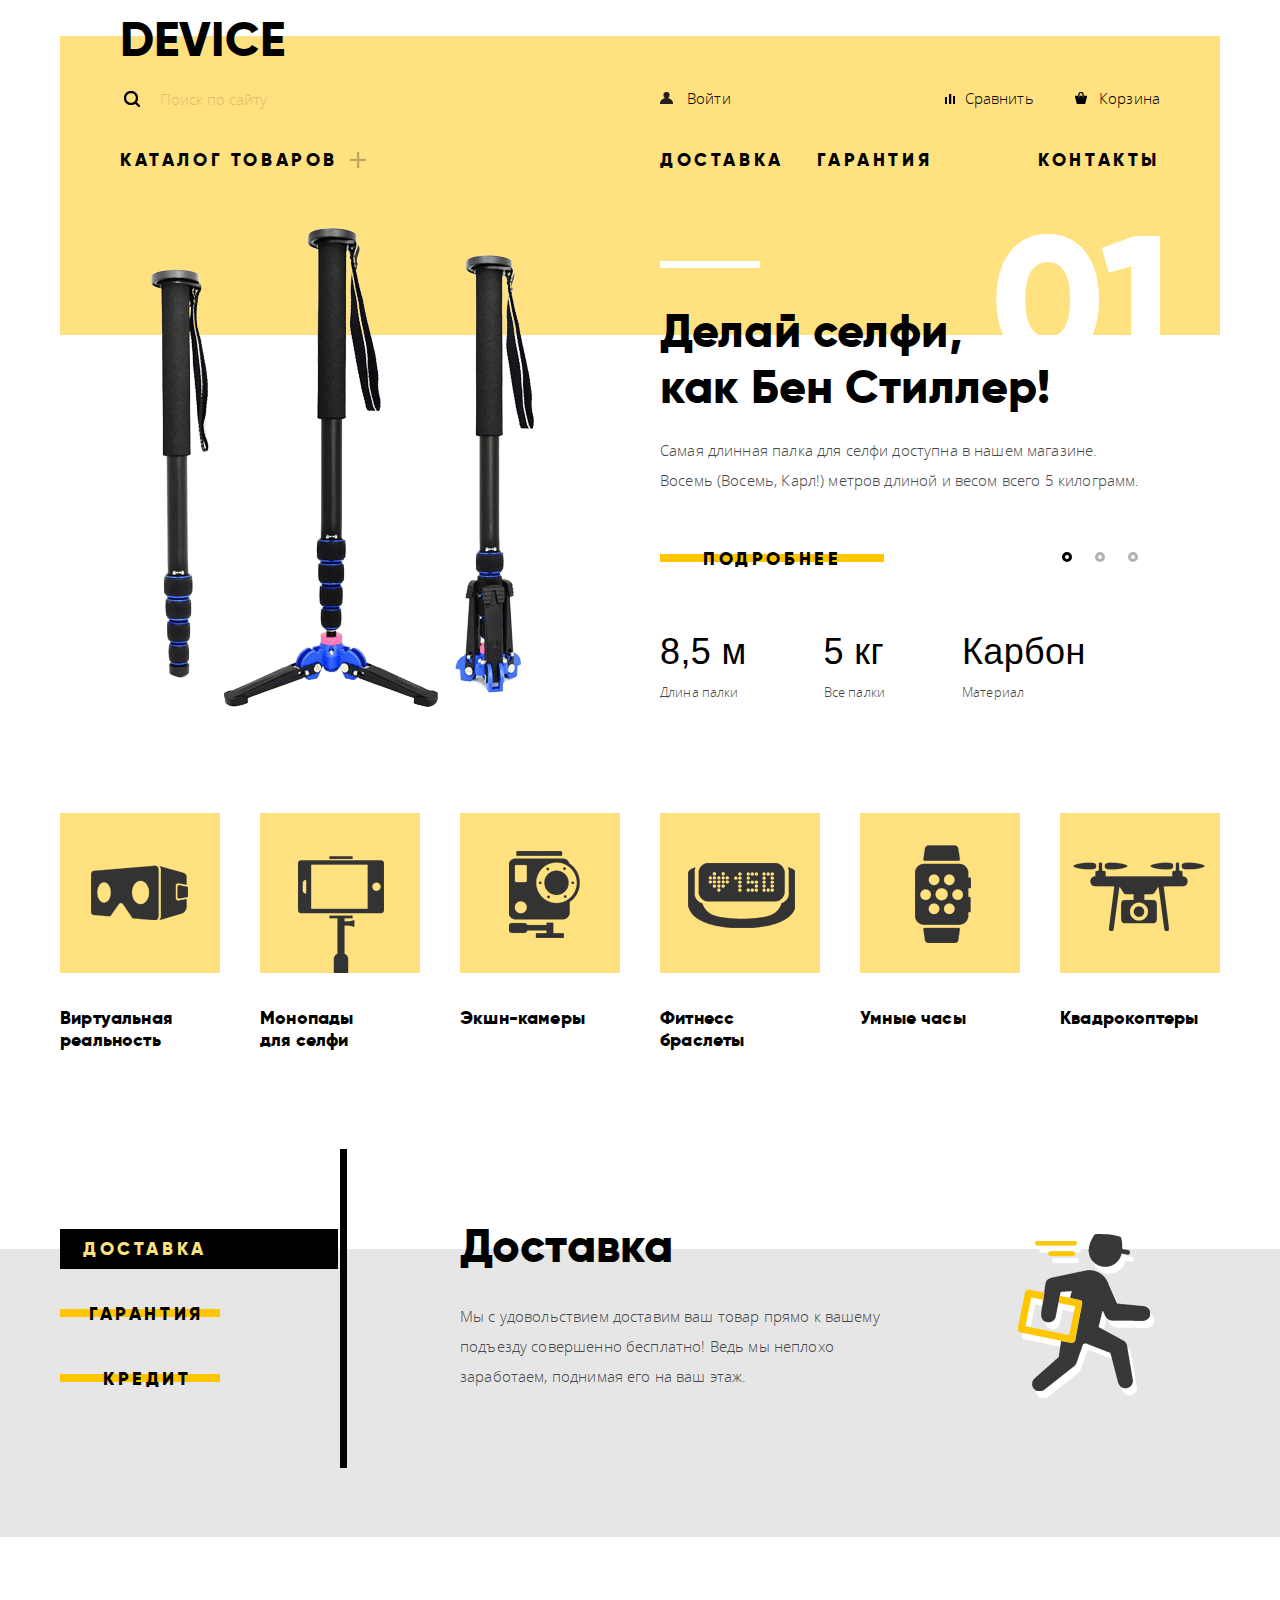
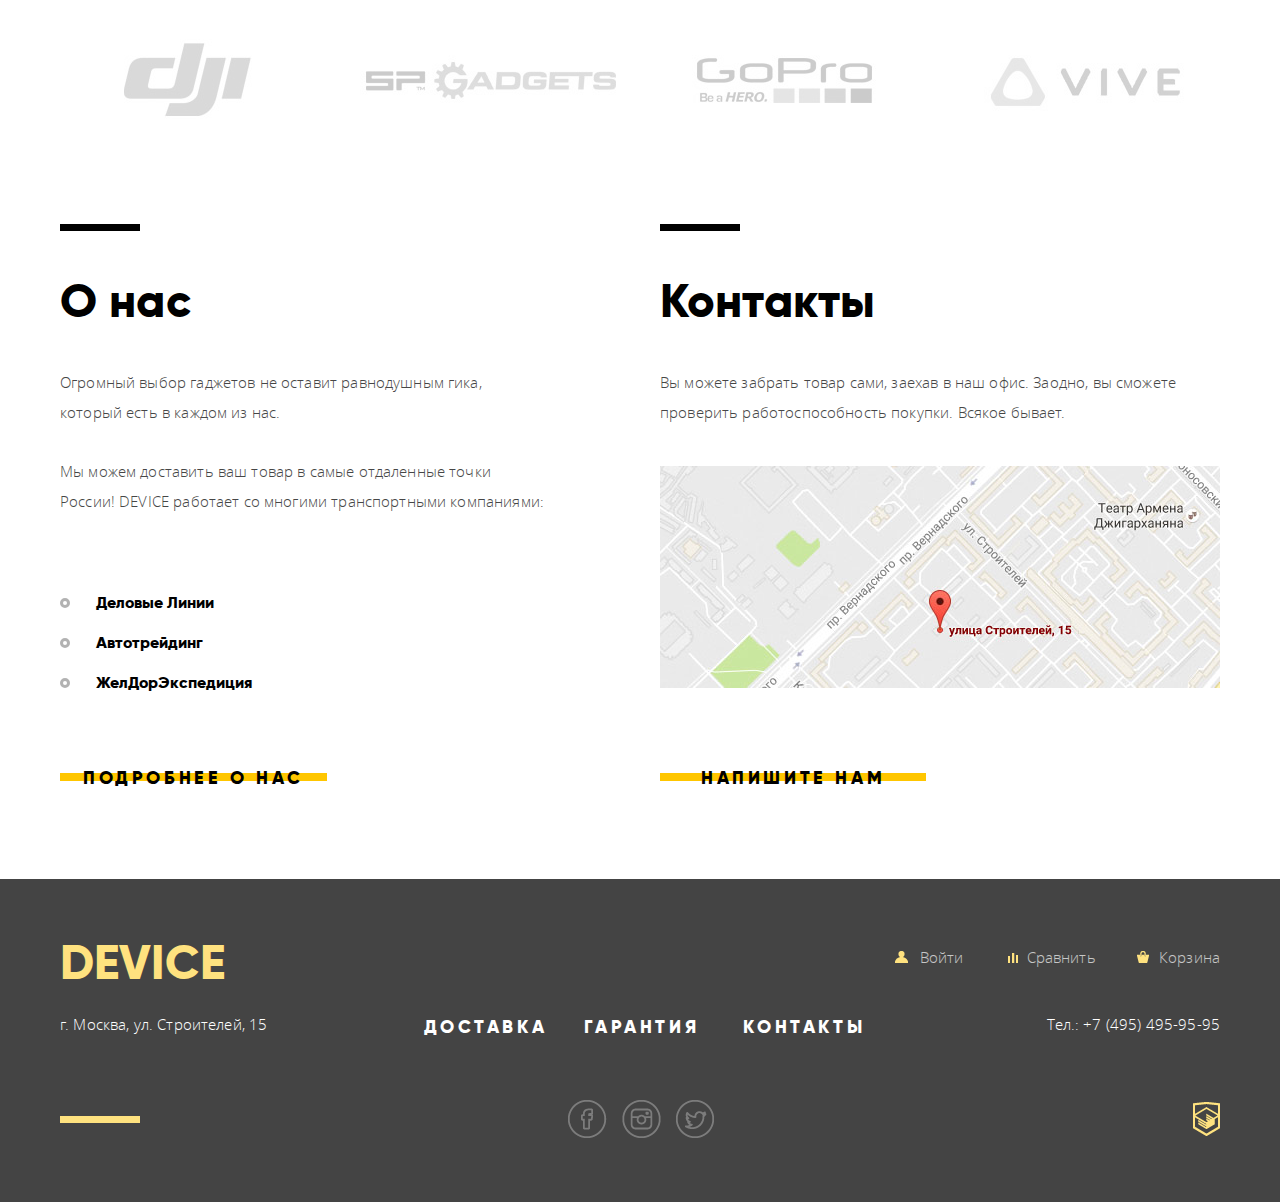
==== commit 2229afa2: "mainpage DEVICE JS" ====
--- a/index.html
+++ b/index.html
@@ -9,7 +9,7 @@
 	<body>
 		<header class="main-header">
 			<div class="bg-header">
-				<span class="catalog-logo-header">device</span>
+				<a class="catalog-logo-header">device</a>
 				<div class="header-row clearfix">
 					<form class="header-left" action="search" method="get">
 						<input type="search" id="search" placeholder="Поиск по сайту" name="search" class="search">
@@ -29,33 +29,33 @@
 				<nav class="main-nav clearfix">
 					<ul class="nav-left">
 						<li>
-							<a class="catalog-items"href="#">Каталог товаров</a>
-							<ul class="menu clearfix">
-								<div class="dropdown-col">
-								<li>
-									<a href="#" class="menu-item">Виртуальная реальность</a>
-								</li>
-								<li>
-									<a href="#" class="menu-item">Моноподы для селфи</a>
-								</li>
-								<li>
-									<a href="#" class="menu-item">Экшн-камеры</a>
-								</li>
-								</div>
-								<div class="dropdown-col">
+							<a class="catalog-items" href="#">Каталог товаров</a>
+							<div class="menu clearfix">
+								<ul class="dropdown-col">
+									<li>
+										<a href="#" class="menu-item">Виртуальная реальность</a>
+									</li>
+									<li>
+										<a href="#" class="menu-item">Моноподы для селфи</a>
+									</li>
+									<li>
+										<a href="#" class="menu-item">Экшн-камеры</a>
+									</li>
+								</ul>
+								<ul class="dropdown-col">
 									<li>
 										<a href="#" class="menu-item">Фитнесс-браслеты</a>
 									</li>
 									<li>
 										<a href="#" class="menu-item">Умные часы</a>
 									</li>
-								</div>
-								<div class="dropdown-col">
-								<li>
-									<a href="#" class="menu-item">Квадрокоптеры</a>
-								</li>
-								</div>
-							</ul>
+								</ul>
+								<ul class="dropdown-col">
+									<li>
+										<a href="#" class="menu-item">Квадрокоптеры</a>
+									</li>
+								</ul>
+							</div>
 						</li>					
 					</ul>
 					<div class="nav-right clearfix">
@@ -130,7 +130,7 @@
 							</div>
 						</div>
 						<div class="first-slide clearfix">
-							<img src="img/slider-3.png" width="" height="" alt="Изображение слайдера1">
+							<img src="img/slider-3.png" width="526" height="334" alt="Изображение слайдера1">
 							<div class="slider-description">
 								<span class="slider-number last-number">03</span>
 								<p class="slider-header last-header">Порхает как бабочка,<br>жалит как пчела!</p>
@@ -158,22 +158,22 @@
 				</div>
 			</div>
 			<div class="main-catalog container clearfix">
-				<div class="item-block" href="#">
+				<div class="item-block">
 					<a href="#"><span>Виртуальная реальность</span></a>
 				</div>
-				<div class="item-block" href="#">
+				<div class="item-block">
 					<a href="#"><span>Монопады для селфи</span></a>
 				</div>
-				<div class="item-block" href="#">
+				<div class="item-block">
 					<a href="#"><span>Экшн-камеры</span></a>
 				</div>
-				<div class="item-block" href="#">
+				<div class="item-block">
 					<a href="#"><span>Фитнесс браслеты</span></a>
 				</div>
-				<div class="item-block" href="#">
+				<div class="item-block">
 					<a href="#"><span>Умные часы</span></a>
 				</div>
-				<div class="item-block" href="#">
+				<div class="item-block">
 					<a href="#"><span>Квадрокоптеры</span></a>
 				</div>
 			</div>
@@ -234,13 +234,12 @@
 					который есть в каждом из нас.</p>
 					<p>Мы можем доставить ваш товар в самые отдаленные
 					точки России! DEVICE работает со многими транспортными
-					компаниями:
+					компаниями:</p>
 						<ul>
 							<li>Деловые Линии</li>
 							<li>Автотрейдинг</li>
 							<li>ЖелДорЭкспедиция</li>
-						</ul>
-					</p>
+						</ul>					
 					<div class="about-btn">
 						<a class="btn" href="#">
 							<span>подробнее о нас</span>
@@ -267,11 +266,11 @@
 		<footer class="main-footer clearfix">
 			<div class="container">
 				<div class="row-footer1 clearfix">
-					<a href="index.html" class="footer-header">device</a>
-					<div class=right-footer-row>
-						<a href="#">Войти</a>
-						<a href="#">Сравнить</a>
-						<a href="#">Корзина</a>
+					<a class="footer-header">device</a>
+					<div class="right-footer-row">
+						<a href="#"><span>Войти</span></a>
+						<a href="#"><span>Сравнить</span></a>
+						<a href="#"><span>Корзина</span></a>
 					</div>				
 				</div>
 				<div class="row-footer2 clearfix">
@@ -285,9 +284,9 @@
 				</div>
 				<div class="row-footer3 clearfix">
 					<div class="footer-social">
-						<a class="social-btn" href="#">facebook</a>
-						<a class="social-btn" href="#">instagram</a>
-						<a class="social-btn" href="#">twitter</a>
+						<a class="fb-btn" href="#">facebook</a>
+						<a class="inst-btn" href="#">instagram</a>
+						<a class="tw-btn" href="#">twitter</a>
 					</div>				
 					<div class="footer-developers">
 						<a class="developers" href="#">developers</a>
@@ -295,5 +294,35 @@
 				</div>
 			</div>
 		</footer>
+		<div class="modal-writeus">
+			<div class="witeus-container">
+				<button class="close-modal" type="button" title="Закрыть"></button>
+				<form class="writeus-form">
+					<div class="writeus-namemail clearfix">
+						<label class="writeus-name">
+							<span>Ваше имя:</span>
+							<input type="text" name="your_name" placeholder="Представтесь, пожалуйста">
+						</label>
+						<label class="writeus-email">
+							<span>Ваш e-mail:</span>
+							<input type="text" name="your_email" placeholder="Для отправки ответа">
+						</label>
+					</div>
+					<div class="writeus-text">
+						<span>Текст письма:</span>
+						<textarea name="mail_text" id="comment-field" rows="10" placeholder="В свободной форме"></textarea>
+					</div>
+					<button type="submit" class="btn writeus-send"><span>Отправить</span></button>
+				</form>
+			</div>
+		</div>
+		<div class="modal-map">
+			<button class="close-modal map-close" type="button" title="Закрыть"></button>
+			<iframe src="https://www.google.com/maps/embed?pb=!1m18!1m12!1m3!1d2249.1125488779976!2d37.52742931592807!3d55.687030980535816!2m3!1f0!2f0!3f0!3m2!1i1024!2i768!4f13.1!3m3!1m2!1s0x46b54cf65f5c8955%3A0x694710ccd55501e!2z0YPQuy4g0KHRgtGA0L7QuNGC0LXQu9C10LksIDE1LCDQnNC-0YHQutCy0LAsINCg0L7RgdGB0LjRjywgMTE5MzEx!5e0!3m2!1sru!2sua!4v1472461154107" width="960" height="559" frameborder="0" style="border:0" allowfullscreen></iframe>
+		</div>
+		<div class="modal-overlay">
+		</div>
+		<script src="js/popup.js"></script>
+		<script src="js/map.js"></script>
 	</body>
 </html>
--- a/css/style.css
+++ b/css/style.css
@@ -200,7 +200,7 @@
 	opacity: 0.3;
 	padding-left: 40px;
 	color: #000000;
-	width:170px;
+	width: 170px;
 }
 .search-icon::after{
 	content: "";
@@ -230,10 +230,10 @@
 	background-color: #ffe27f;
 	border: 2px solid #000;
 	bottom: -10px;
-	opacity: 0;
+	display: none;
 }
 input.search:focus ~ button[type="submit"].search-btn{
-	opacity: 1;
+	display: block;
 }
 
 
@@ -251,7 +251,11 @@
 	color: #fff;
 	cursor: pointer;
 }
+.search-btn:active{
+	display: block;
+}
 .search-btn:active>span{
+	border: none;
 	opacity: 0.3;
 }
 
@@ -311,6 +315,8 @@
 .dropdown-col{
 	float: left;
 	margin-left: 60px;
+	list-style: none;
+	padding: 0px;
 }
 .main-nav a:hover{
 	opacity: 0.6;
@@ -513,34 +519,136 @@
 	color: #fff;
 }
 .row-footer1{
-	margin-bottom: 40px;
+	margin-bottom: 22px;
 	font-size: 0px;
 }
 .right-footer-row{
 	float: right;
-	margin: 9px 0px;
 }
 .right-footer-row a{
 	display: inline-block;
 	font-size: 15px;
-	margin-left: 40px;
-
-}
-.central-footer{
-	margin-top: 82px;
-	display: inline-block;
-	font-size: 18px;
-}
-.right-footer{
-	float: right;
-	min-width: ;
-	display: inline-block;
-	font-size: 16px;
-	text-align: right;
+	line-height: 36px;
+	vertical-align: top;
+}
+.right-footer-row a span{
+	opacity: 0.7;
+}
+.right-footer-row a:first-child{
+	padding-left: 25px;
+	position: relative;
+}
+.right-footer-row a:first-child::before{
+	content: "";
+	position: absolute;
+	width: 13px;
+	height: 12px;
+	background: transparent url("../img/spritesheet.png") no-repeat;
+	left: 0px;
+	top: 12px;
+    background-position: -1057px -5px;
+}
+.right-footer-row a:first-child:hover::before{
+	content: "";
+	position: absolute;
+	width: 13px;
+	height: 12px;
+	background: transparent url("../img/spritesheet.png") no-repeat;
+	left: 0px;
+	top: 12px;
+    background-position: -1080px -5px;
+}
+.right-footer-row a:hover span{
+	opacity: 1;
+}
+.right-footer-row a:first-child:active::before{
+	content: "";
+	position: absolute;
+	width: 13px;
+	height: 12px;
+	background: transparent url("../img/spritesheet.png") no-repeat;
+	left: 0px;
+	top: 12px;
+    background-position: -1080px -5px;
+    opacity: 0.3;
+}
+.right-footer-row a:active span{
+	opacity: 0.3;
+}
+.right-footer-row a:nth-child(2){
+	padding-left: 19px;
+	position: relative;
+	margin-left: 44px;
+}
+.right-footer-row a:nth-child(2)::before{
+	content: "";
+	position: absolute;
+	width: 10px;
+	height: 10px;
+	background: transparent url("../img/spritesheet.png") no-repeat;
+	left: 0px;
+	top: 14px;
+    background-position: -91px -5px;
+}
+.right-footer-row a:nth-child(2):hover::before{
+	content: "";
+	position: absolute;
+	width: 10px;
+	height: 10px;
+	background: transparent url("../img/spritesheet.png") no-repeat;
+	left: 0px;
+	top: 14px;
+    background-position: -111px -5px;
+}
+.right-footer-row a:nth-child(2):active::before{
+	content: "";
+	position: absolute;
+	width: 10px;
+	height: 10px;
+	background: transparent url("../img/spritesheet.png") no-repeat;
+	left: 0px;
+	top: 14px;
+    background-position: -111px -5px;
+    opacity: 0.3;
+}
+.right-footer-row a:nth-child(3){
+	padding-left: 22px;
+	position: relative;
+	margin-left: 41px;
+}
+.right-footer-row a:nth-child(3)::before{
+	content: "";
+	position: absolute;
+	width: 12px;
+	height: 12px;
+	background: transparent url("../img/spritesheet.png") no-repeat;
+	left: 0px;
+	top: 12px;
+    background-position: -27px -5px;
+}
+.right-footer-row a:nth-child(3):hover::before{
+	content: "";
+	position: absolute;
+	width: 12px;
+	height: 12px;
+	background: transparent url("../img/spritesheet.png") no-repeat;
+	left: 0px;
+	top: 12px;
+    background-position: -49px -5px;
+}
+.right-footer-row a:nth-child(3):active::before{
+	content: "";
+	position: absolute;
+	width: 12px;
+	height: 12px;
+	background: transparent url("../img/spritesheet.png") no-repeat;
+	left: 0px;
+	top: 12px;
+    background-position: -49px -5px;
+    opacity: 0.3;
 }
 .row-footer1 a.footer-header{
 	float: left;
-	display: inline-block;
 	text-transform: uppercase;
 	text-decoration: none;
 	color: #ffe27f;
@@ -549,10 +657,14 @@
 	line-height: 48px;
 }
 .row-footer2{
-	margin-bottom: 60px;
+	margin-bottom: 55px;
 	font-size: 0px;
 	text-align: center;
 }
+.row-footer2 p{
+	margin: 0px;
+	line-height: 30px;
+}
 .footer-adress{
 	float: left;
 	font-size: 15px;
@@ -560,6 +672,8 @@
 }
 .row-footer2 .footer-nav{
 	display: inline-block;
+	vertical-align: top;
+	margin-right: 26px
 }
 .row-footer2 .footer-nav a{
 	text-transform: uppercase;
@@ -567,14 +681,20 @@
 	display: inline-block;
 	font-size: 18px;
 	letter-spacing: 0.2em;
+	margin-top: 6px;
+}
+.row-footer2 .footer-nav a:hover{
+	opacity: 0.6;
+}
+.row-footer2 .footer-nav a:active{
+	opacity: 0.3;
 }
 .row-footer2 .footer-nav a:first-child{
 	margin-right: 37px;
 }
 .row-footer2 .footer-nav a:nth-child(2){
-	margin-right: 50px;
-}
-
+	margin-right: 44px;
+}
 .footer-phone{
 	float: right;
 	font-size: 15px;
@@ -583,27 +703,78 @@
 .row-footer3{
 	font-size: 0px;
 	text-align: center;
+	padding-left: 80px;
+	position: relative;
 }
 .footer-developers{
 	float: right;
-	font-size: 15px;
 }
 .footer-social{
 	display: inline-block;
+	vertical-align: top;
+	margin-right: 50px;
+}
+.row-footer3::before{
+	content: "";
+	position: absolute;
+	width: 80px;
+	height: 7px;
+	background-color: #ffe27f;
+	left: 0px;
+	top: 16px;
 }
 .footer-social a{
-	font-size: 15px;
 	margin-right: 15px;
+	display: inline-block;
+	width: 39px;
+    height: 38px;
+    vertical-align: top;
 }
 .footer-social a:last-child{
-	font-size: 15px;
 	margin-right: 0px;
 }
-
+.fb-btn{
+	background: transparent url("../img/spritesheet.png") no-repeat;
+	background-position: -131px -5px;
+	opacity: 0.3;
+}
+.inst-btn{
+	background: transparent url("../img/spritesheet.png") no-repeat;
+	background-position: -254px -5px;
+	opacity: 0.3;
+}
+.tw-btn{
+	background: transparent url("../img/spritesheet.png") no-repeat;
+	background-position: -986px -5px;
+	opacity: 0.3;
+}
+.footer-social a:hover{
+	opacity: 1;
+}
+.footer-social a:active{
+	opacity: 0.1;
+}
+.footer-developers a{
+	margin-top: 2px;
+	display: inline-block;
+	vertical-align: top;
+	width: 27px;
+    height: 34px;
+    background: transparent url("../img/spritesheet.png") no-repeat;
+	background-position: -180px -5px;
+}
+.footer-developers a:hover{
+    background: transparent url("../img/spritesheet.png") no-repeat;
+	background-position: -217px -5px;
+}
+.footer-developers a:active{
+    background: transparent url("../img/spritesheet.png") no-repeat;
+	background-position: -217px -5px;
+	opacity: 0.3;
+}
 .first-slide{
 	position: relative;
 }
-
 .first-slide>img{
 	float: left;
 	padding-left: 90px;
@@ -899,7 +1070,7 @@
 	width: 7px;
 	height: 319px;
 	background-color: #000;
-	right: -138px;
+	right: -112px;
 	top: -69px;
 }
 .advantages-controls>div>label{
@@ -935,6 +1106,16 @@
 #credit:checked ~ .advantages-slider .text-credit{
 	display: inline-block;
 	vertical-align: top;
+}
+#delivery:hover ~ .advantages-controls>div:first-child .btn::before{
+	position: absolute;
+	content: "";
+	height: 40px;
+	width: 100%;
+	background-color: #ffc600;
+	left: 0;
+	z-index: -1;
+	top: -8px;
 }
 #delivery:checked ~ .advantages-controls>div:first-child .btn::before{
 	position: absolute;
@@ -949,6 +1130,16 @@
 #delivery:checked ~ .advantages-controls>div:first-child .btn{
 	color: #ffe27f;
 }
+#guarantee:hover ~ .advantages-controls>div:nth-child(2) .btn::before{
+	position: absolute;
+	content: "";
+	height: 40px;
+	width: 100%;
+	background-color: #ffc600;
+	left: 0;
+	z-index: -1;
+	top: -8px;
+}
 #guarantee:checked ~ .advantages-controls>div:nth-child(2) .btn::before{
 	position: absolute;
 	content: "";
@@ -962,6 +1153,16 @@
 #guarantee:checked ~ .advantages-controls>div:nth-child(2) .btn{
 	color: #ffe27f;
 }
+#credit:hover ~ .advantages-controls>div:last-child .btn::before{
+	position: absolute;
+	content: "";
+	height: 40px;
+	width: 100%;
+	background-color: #ffc600;
+	left: 0;
+	z-index: -1;
+	top: -8px;
+}
 #credit:checked ~ .advantages-controls>div:last-child .btn::before{
 	position: absolute;
 	content: "";
@@ -1033,12 +1234,15 @@
 }
 .advantages-controls>div:first-child span{
 	padding-left: 23px;
+	padding-right: 23px;
 }
 .advantages-controls>div:nth-child(2) span{
 	padding-left: 29px;
+	padding-right: 29px;
 }
 .advantages-controls>div:last-child span{
 	padding-left: 43px;
+	padding-right: 43px;
 }
 .advantages-relative{
 	position: relative;
@@ -1087,6 +1291,9 @@
 }
 .partners{
 	margin-bottom: 87px;
+}
+.main-content{
+	margin-bottom: 89px;
 }
 .about-us{
 	float: left;
@@ -1120,6 +1327,9 @@
 	line-height: 30px;
 	margin: 0;
 	margin-bottom: 29px;
+}
+.about-us p:last-of-type{
+	margin-bottom: 67px;
 }
 .about-us  ul{
 	list-style: none;
@@ -1130,7 +1340,6 @@
 	line-height: 40px;
 	letter-spacing: 0;
 	color: #000;
-	margin-top: 67px;
 	margin-bottom: 63px;
 }
 .about-us li{
@@ -1149,7 +1358,6 @@
     opacity: 0.3
 }
 .about-btn, .writeus-btn{
-	margin-bottom: 90px;
 	display: inline-block;
 	vertical-align: top;
 	position: relative;
@@ -1191,4 +1399,197 @@
 	width: 560px;
 	height: 222px;
 	margin-bottom: 78px;
+}
+.modal-writeus{
+	position: fixed;
+	top: 50%;
+	left: 50%;
+	margin-top: -280px;
+	margin-left: -480px;
+	z-index: 30;
+	display: none;
+}
+.witeus-container{
+	width: 760px;
+	padding: 96px 100px 85px 100px;
+	box-shadow: 0 10px 30px rgba(0, 0, 0, 0.2);
+	background: #fff;
+	color: #000;
+	position: relative;
+}
+.modal-writeus::before{
+	content: "";
+	width: 960px;
+	height: 430px;
+	position: absolute;
+	top: 43px;
+	left: 0;
+	box-shadow: 0 20px 40px rgba(0, 0, 0, 0.75);
+}
+.close-modal{
+	position: absolute;
+	top: 22px;
+	right: 23px;
+	width: 54px;
+	height: 54px;
+	background-color: #ffe27f;
+	border: 0;
+	border-radius: 50%;
+	outline: 0;
+	cursor: pointer;
+}
+.close-modal::before{
+	position: absolute;
+	content: "";
+	width: 2px;
+	height: 32px;
+	background-color: #fff;
+	transform: rotate(45deg);
+	top: 11px;
+	left: 26px;
+}
+.close-modal::after{
+	position: absolute;
+	content: "";
+	width: 2px;
+	height: 32px;
+	background-color: #fff;
+	transform: rotate(-45deg);
+	top: 11px;
+	left: 26px;
+}
+.map-close{
+	background-color: #ffc600;
+	opacity: 0.5;
+}
+.close-modal:hover{
+	background-color: #ffc600;
+	opacity: 1;
+}
+.close-modal:active::before, .close-modal:active::after{
+	opacity: 0.3;
+}
+
+.writeus-form label{
+	display: block;
+}
+.writeus-form label input, .writeus-form div textarea{
+	padding: 0px;
+	border: none;
+	background-color: #f3f3f3;
+	padding-left: 20px;
+	font-size: 14px;
+	line-height: 18px;
+	letter-spacing: 0;
+	color: #444444;
+	font-family: "open_sanslight", sans-serif;
+}
+
+.writeus-form label span, .writeus-form div span{
+	display: inline-block;
+	vertical-align: top;
+	font-size: 18px;
+	line-height: 18px;
+	letter-spacing: 0;
+	color: #000;
+	font-family: "gilroyextrabold", sans-serif;
+	margin-bottom: 10px;
+}
+.writeus-name{
+	float: left;
+	width: 360px;
+}
+.writeus-email{
+	float: right;
+	width: 360px;	
+}
+.writeus-name input, .writeus-email input{
+	width: 340px;
+	height: 50px;
+}
+.writeus-namemail{
+	margin-bottom: 37px;
+}
+.writeus-form div textarea{
+	width: 730px;
+	height: 141px;
+	padding-top: 15px;
+	padding-right: 10px;
+
+}
+.writeus-name{
+	margin-right: 40px;
+}
+.writeus-form button{
+	margin-top: 43px;
+	border: none;
+	background: none;
+	cursor: pointer;
+	display: inline-block;
+	vertical-align: top;
+	position: relative;
+}
+.writeus-send{
+	padding-left: 35px;
+	padding-right: 35px;
+}
+
+.writeus-send::before{
+	position: absolute;
+	content: "";
+	height: 8px;
+	width: 100%;
+	background-color: #ffc600;
+	left: 0;
+	z-index: 1;
+	top: 7px;
+}
+.writeus-send:hover::before{
+	position: absolute;
+	content: "";
+	height: 42px;
+	width: 100%;
+	background-color: #ffc600;
+	top: -9px;
+	left: 0px;
+}
+.writeus-send>span{
+	position: relative;
+	z-index: 300;
+}
+.writeus-send:active>span{
+	opacity: 0.3;
+}
+.modal-writeus-show{
+	display: block;
+}
+.modal-map{
+	position: fixed;
+	width: 960px;
+	height: 559px;
+	box-shadow: 0 10px 30px rgba(0, 0, 0, 0.2);
+	background: #fff;
+	top: 50%;
+	left: 50%;
+	margin-top: -280px;
+	margin-left: -480px;
+	z-index: 30;
+	display: none;
+}
+.modal-map-show{
+	display: block;
+}
+.modal-overlay{
+	display: none;
+	position: fixed;
+	content: "";
+	top: 0;
+	left: 0;
+	background-color: rgba(0,0,0, 0.3);
+	width: 100%;
+	height: 100%;
+	z-index: 20;
+}
+.modal-overlay-show{
+	display: block;
 }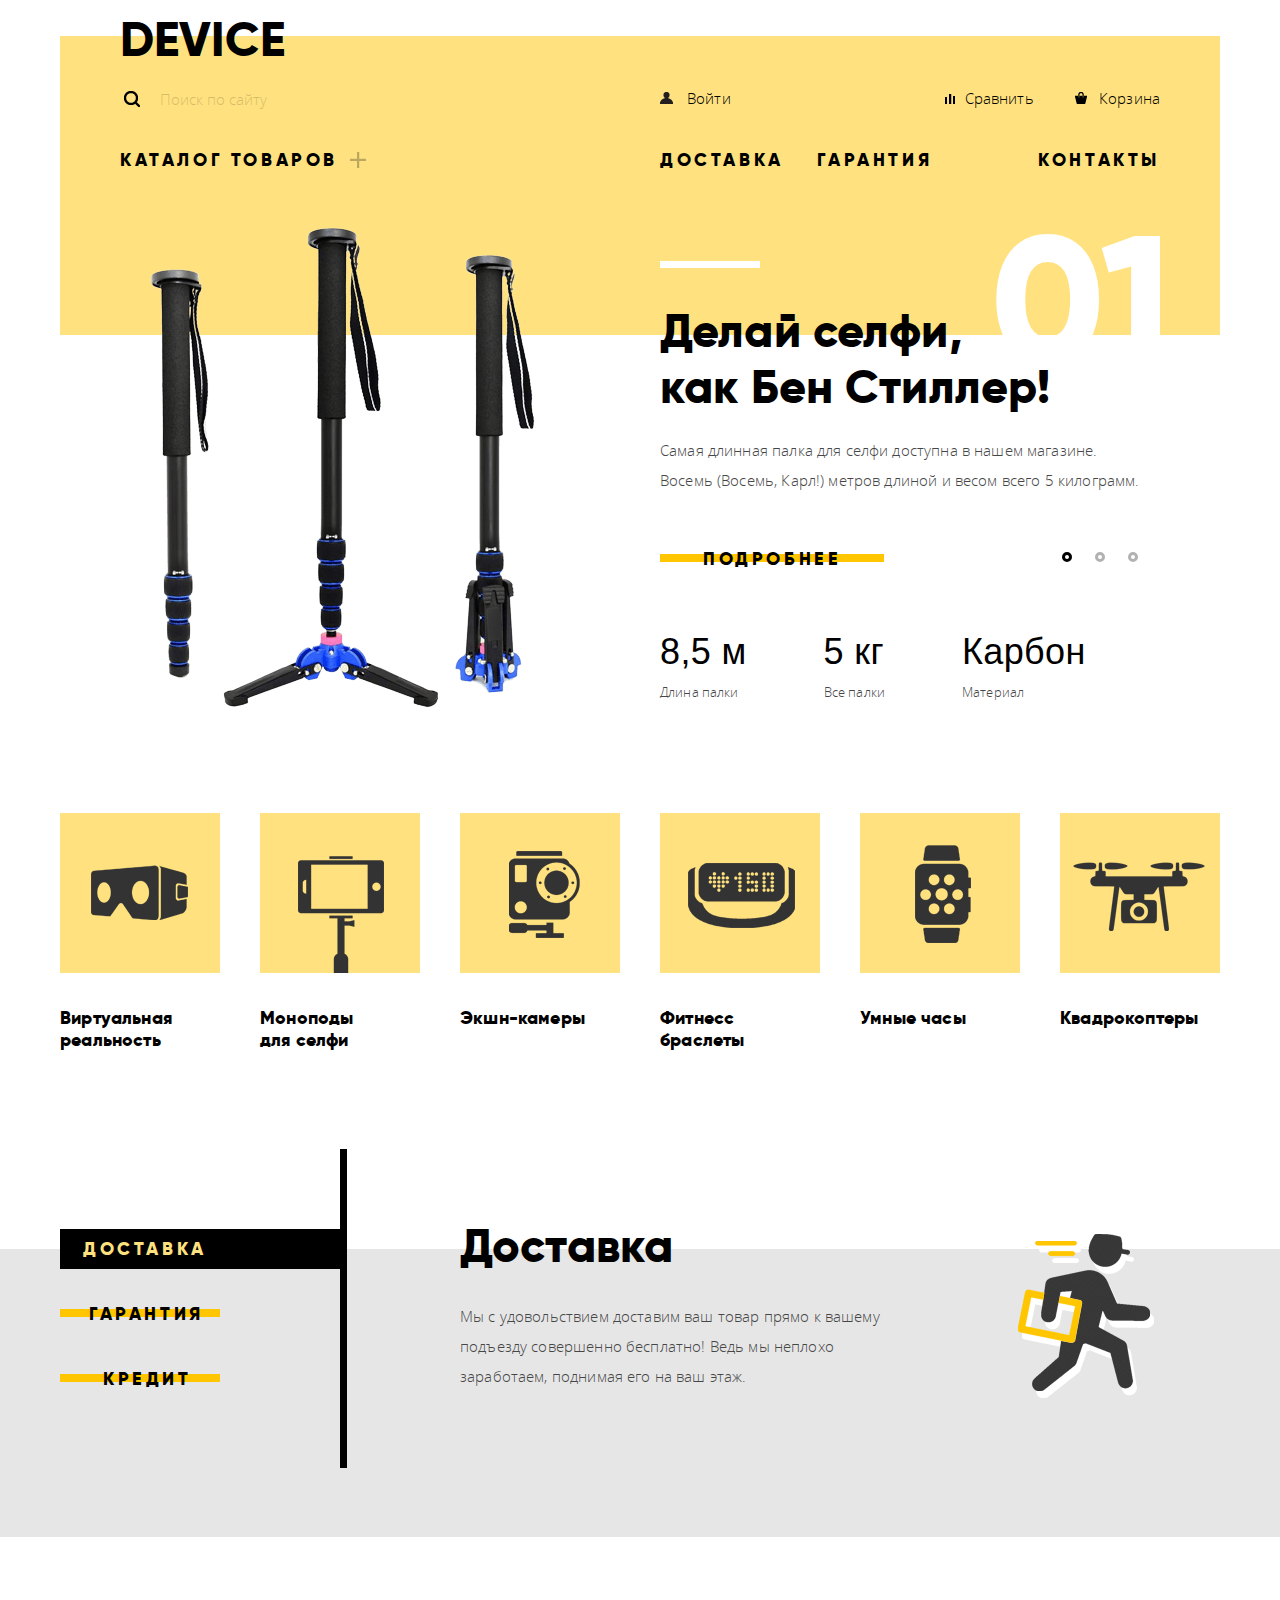
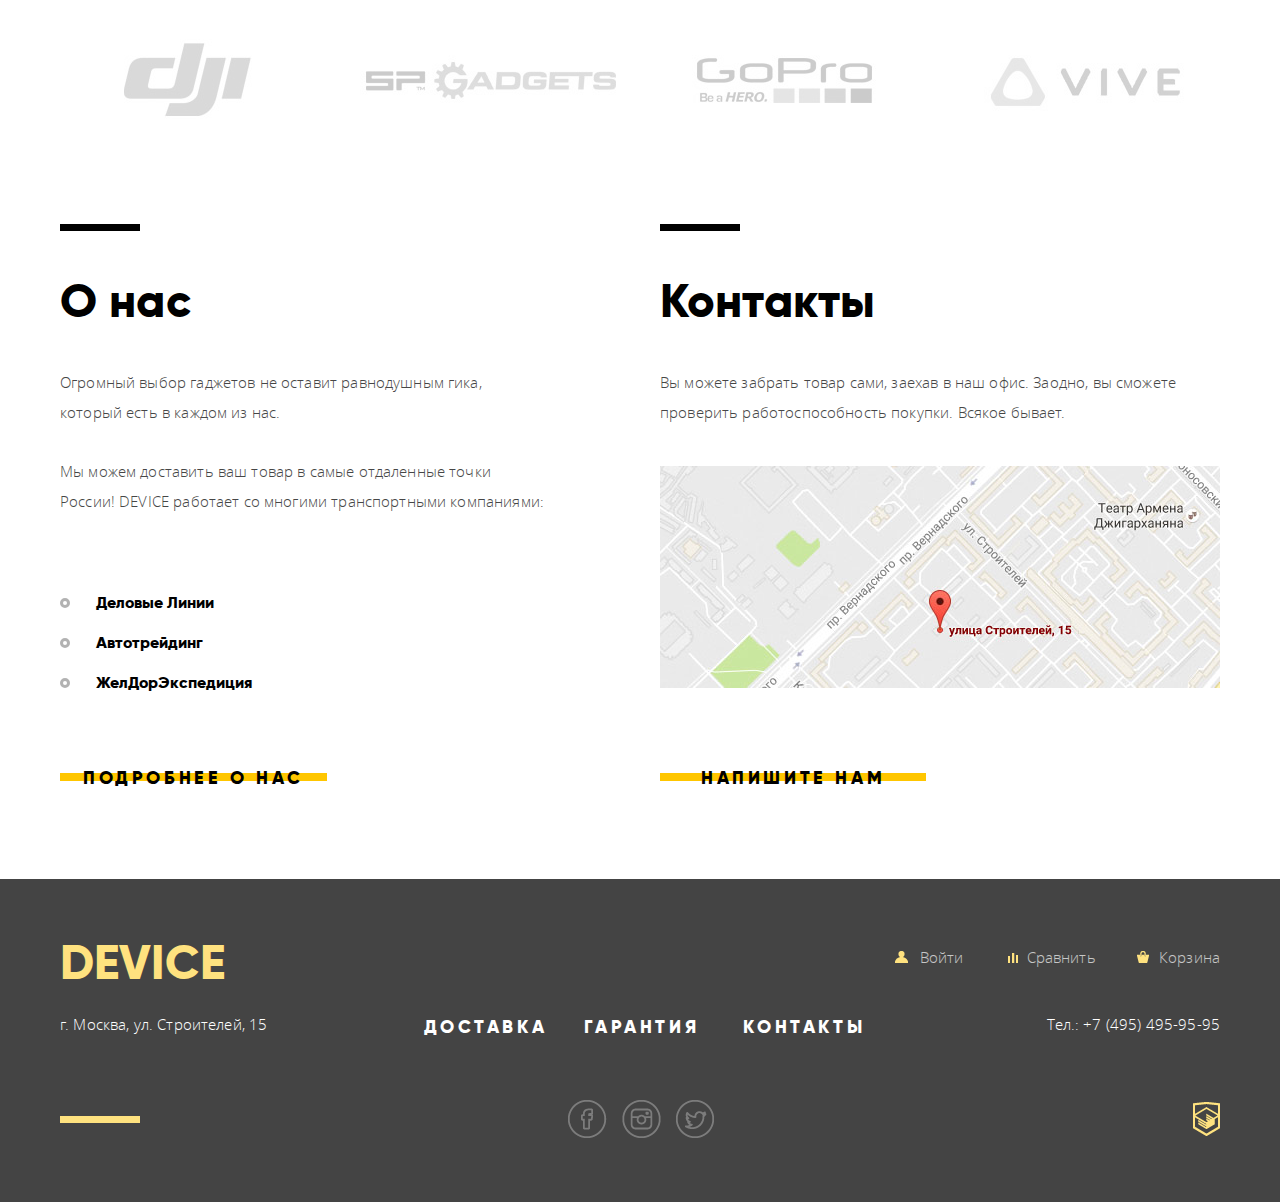
==== commit 91398db8: "project DEVICE" ====
--- a/index.html
+++ b/index.html
@@ -29,7 +29,7 @@
 				<nav class="main-nav clearfix">
 					<ul class="nav-left">
 						<li>
-							<a class="catalog-items" href="#">Каталог товаров</a>
+							<a class="catalog-items" href="catalog.html">Каталог товаров</a>
 							<div class="menu clearfix">
 								<ul class="dropdown-col">
 									<li>
@@ -162,7 +162,7 @@
 					<a href="#"><span>Виртуальная реальность</span></a>
 				</div>
 				<div class="item-block">
-					<a href="#"><span>Монопады для селфи</span></a>
+					<a href="#"><span>Моноподы для селфи</span></a>
 				</div>
 				<div class="item-block">
 					<a href="#"><span>Экшн-камеры</span></a>
@@ -215,16 +215,24 @@
 			</div>
 			<div class="partners container clearfix">
 				<div class="partners-logo">
-					<img src="img/logo-1.jpg" width="260" height="100" alt="Логотип партнеров">
+					<a href="#">
+						<img src="img/logo-1.jpg" width="260" height="100" alt="Логотип партнеров">
+					</a>
 				</div>
 				<div class="partners-logo">
+					<a href="#">
 					<img src="img/logo-2.jpg" width="260" height="100" alt="Логотип партнеров">
+					</a>
 				</div>
 				<div class="partners-logo">
+					<a href="#">
 					<img src="img/logo-3.jpg" width="260" height="100" alt="Логотип партнеров">
+					</a>
 				</div>
 				<div class="partners-logo">
+					<a href="#">
 					<img src="img/logo-4.jpg" width="260" height="100" alt="Логотип партнеров">
+					</a>
 				</div>
 			</div>
 			<div class="main-content container clearfix">
@@ -322,7 +330,7 @@
 		</div>
 		<div class="modal-overlay">
 		</div>
-		<script src="js/popup.js"></script>
-		<script src="js/map.js"></script>
+		<script type="text/javascript" src="js/popup.js"></script>
+		<script type="text/javascript" src="js/map.js"></script>
 	</body>
 </html>
--- a/css/style.css
+++ b/css/style.css
@@ -52,14 +52,23 @@
 	margin-top: 13px;
 	margin-bottom: 19px;
 }
+.logo-header-hover:hover{
+	color: #444444;
+}
+.logo-header-hover:active{
+	color: #666666;
+}
 .container{
 	width: 1160px;
 	margin: 0px auto;
 }
 .main-header{
-		margin-bottom: 46px;
-}
-.bg-header{
+	margin-bottom: 46px;
+}
+.catalog-main-header{
+	margin-bottom: 77px;
+}
+.bg-header, .bg-header-catalog{
 	width: 1040px;
 	position: relative;
 	padding-right: 60px;
@@ -76,6 +85,16 @@
 	z-index: -1;
 	bottom: -157px;
 }
+.bg-header-catalog::after{
+	content: "";
+	width: 1160px;
+	height: 186px;
+	background-color: #ffe27f;
+	position: absolute;
+	left: 0px;
+	z-index: -1;
+	bottom: -44px;
+}
 .clearfix::after{
 	content: "";
 	clear: both;
@@ -101,11 +120,11 @@
 	float: left;
 	min-width: 270px;
 }
-.user-block-main a{
+.user-block-main a:first-child{
 	position: relative;
 	padding-left: 27px;
 }
-.user-block-main a::before{
+.user-block-main a:first-child::before{
 	content: "";
 	position: absolute;
 	width: 13px;
@@ -114,6 +133,10 @@
 	left: 0px;
 	top: 4px;
 	background-position: -1034px -5px;
+}
+.user-exit{
+	margin-left: 13px;
+	opacity: 0.3;
 }
 .compare-cart{
 	float: right;
@@ -157,6 +180,9 @@
 }
 .user-block-main a:active, .compare-cart a:active{
 	opacity: 0.3;
+}
+.user-block-main a.user-exit:active{
+	opacity: 1;
 }
 .main-nav{
 	font-family: "gilroyextrabold", sans-serif;
@@ -219,7 +245,7 @@
 .search:focus{
 	opacity: 1;
 	outline: none;
-	width: 300px;
+	width: 250px;
 }
 .search-btn{
 	position: absolute;
@@ -328,29 +354,89 @@
 	display: block;
 }
 .header-catalog h1{
+	font-size: 47px;
+	font-family: "gilroyextrabold", sans-serif;
+	line-height: 57px;
+	color: #000;
+	letter-spacing: 0.01em;
 	padding: 0px;
-	margin-bottom: 25px;
+	margin: 0px;
 	margin-left: 60px;
 }
+.header-catalog{
+	margin-bottom: 13px;
+}
 .breadcrumbs{
+	padding: 0px;
+	margin: 0px;
 	list-style: none;
 	font-size: 0px;
-	margin-bottom: 50px;
+	margin-bottom: 40px;
 	margin-left: 60px;
+
 }
 .breadcrumbs li{
 	display: inline-block;
 	vertical-align: top;
+	font-size: 14px;	
+	margin-right: 35px;
+	position: relative;
+}
+.breadcrumbs li a{
+	text-decoration: none;
+	color: #000;
+	opacity: 0.3;
+	font-family: "open_sanslight", sans-serif;
 	font-size: 14px;
-	line-height: ;
-	margin-right: 17px;
+	line-height: 36px;
+	letter-spacing: 0.01em;
+}
+.breadcrumbs li:first-child::after, .breadcrumbs li:first-child::before, 
+.breadcrumbs li:nth-child(2)::after, .breadcrumbs li:nth-child(2)::before{
+	position: absolute;
+	content: "";
+	width: 5px;
+	height: 2px;
+	background-color: #000;
+	opacity: 1;
+}
+.breadcrumbs li:first-child::after, .breadcrumbs li:nth-child(2)::after{
+	transform: rotate(45deg);
+	right: -20px;
+	top: 16px;
+}
+.breadcrumbs li:first-child::before, .breadcrumbs li:nth-child(2)::before{
+	transform: rotate(-45deg);
+	right: -20px;
+	top: 19px;
+}
+.breadcrumbs li:first-child a:hover, .breadcrumbs li:nth-child(2) a:hover{
+	opacity: 0.6;
+}
+.breadcrumbs li:first-child a:active, .breadcrumbs li:nth-child(2) a:active{
+	opacity: 0.1;
+}
+
+.catalog-content{
+	position: relative;
+}
+.catalog-content h3{
+	font-size: 16px;
+	font-family: "gilroyextrabold", sans-serif;
+	line-height: 20px;
+	letter-spacing: 0.2em;
+	color: #000;
+}
+.content-header h3{
+	text-transform: uppercase;
+	padding: 0px;
+	margin: 0px;
+	padding-top: 25px;
+	padding-bottom: 25px;
 }
 .line{
 	background-color: #ebebeb;
 	height: 100%;
-	position: relative;
-	z-index: -2;
-
 }
 .left-content-header{
 	float: left;
@@ -358,58 +444,9 @@
 	position: relative;
 }
 .left-content-header>h3{
-	padding-top: 24px;
-	padding-bottom: 24px;
 	margin-left: 60px;
-}
-.right-content-header{
-	float: right;
-	min-width: 832px;
-	position: relative;
-}
-.sorting-content{
-	float: left;
-}
-.left-sorting{
-	float: left;
-	min-width: 600px;
-	font-size: 0px;
-	margin-left: 72px;
-}
-.right-sorting{
-	float: right;
-	min-width: 100px;
-	display: inline-block;
-	font-size: 0px;
-	text-align: right;
-}
-.left-sorting>h3{
-	display: inline-block;
-	font-size: 18px;
-	margin-right: 54px;
-	padding-top: 24px;
-	padding-bottom: 24px;
-}
-.left-sorting .price-sorting{
-	display: inline-block;
-	font-size: 14px;
-}
-.price-sorting>span, .price-sorting>a{
-	margin-right: 30px;
-}
-
-.price-sorting>a:last-child{
-	margin-right: 0px;
-}
-
-.right-sorting>a{
-	display: inline-block;
-	font-size: 14px;
-	margin-top: 24px;
-	margin-bottom: 24px;
-}
-.right-sorting>a:last-child{
-	margin-left: 26px;
+	position: relative;
+	z-index: 5;
 }
 .left-content-header:before {
 	content: "";
@@ -419,68 +456,470 @@
 	bottom: 0;
 	width: 10000px;
 	background: #dbdbdb;
+	z-index: 2;
+}
+.right-content-header{
+	float: right;
+	min-width: 832px;
+	position: relative;
+}
+.sorting-content{
+	float: left;
+}
+.left-sorting{
+	float: left;
+	min-width: 600px;
+	font-size: 0px;
+	margin-left: 72px;
+}
+.right-sorting{
+	float: right;
+	max-width: 100px;
+	
+}
+.left-sorting>h3{
+	display: inline-block;
+	margin-right: 56px;	
+}
+.left-sorting .price-sorting{
+	display: inline-block;
+}
+.price-sorting a{
+	margin-right: 30px;
+	font-size: 14px;
+	font-family: , sans-serif;
+	line-height: 18px;
+	color: #000;
+	text-decoration: none;
+	opacity: 0.3;
+}
+.price-sorting a:first-child{
+	opacity: 1;
+}
+.price-sorting a:last-child{
+	margin-right: 0px;
+}
+.price-sorting a:nth-child(2):hover, .price-sorting a:nth-child(3):hover{
+	opacity: 0.6;
+}
+.price-sorting a:nth-child(2):active, .price-sorting a:nth-child(3):active{
+	opacity: 1;
+}
+.right-sorting a{
+	display: inline-block;
+	margin-top: 30px;
+}
+.right-sorting a:first-child{
+	width: 0;
+	height: 0;
+	border-left: 9px solid transparent;
+	border-right: 9px solid transparent;
+	border-bottom: 9px solid #000;
+	opacity: 0.2;
+}
+.right-sorting a:last-child{
+	width: 0;
+	height: 0;
+	border-left: 9px solid transparent;
+	border-right: 9px solid transparent;
+	border-top: 9px solid #000;
+	margin-left: 26px;
+}
+.right-sorting a:first-child:hover{
+	opacity: 0.4;
+}
+.right-sorting a:first-child:active{
+	opacity: 1;
+}
+.left-content{
+	float: left;
+	width: 328px;
+	position: relative;
+}
+.left-content h3{
+	font-size: 18px;
+	line-height: 22px;
+	margin: 0px;
+	padding: 0px;
+}
+.left-content::before{
+	content: "";
+	position: absolute;
+	right: 0;
+	width: 100000px;
+	background: #eeeeee;
+	height: 100%;
+	bottom: 0;
 	z-index: -1;
 }
-.left-content{
-	float: left;
-	min-width: 328px;
-	position: relative;
-}
-.left-content:before{
-	content: "";
-	position: absolute;
-	right: 0;
-	height: 1400px;
-	width: 10000px;
-	background: #eeeeee;
-	z-index: -1;
-}
 .right-content{
+	float: left;
+	width: 760px;
+	padding-left: 72px;
+	padding-top: 69px;
+	font-size: 0px;
+}
+.catalog-item{
+	width: 360px;
+	display: inline-block;
+	vertical-align: top;
+	margin-bottom: 104px;
+	height: 400px;
+	background-color: white;
+}
+.catalog-item:nth-last-child(2), .catalog-item:nth-last-child(1){
+	margin-bottom: 94px;
+}
+.catalog-item:nth-child(2n-1){
+	margin-right: 39px;
+}
+.image-block{
+	width: 360px;
+	height: 380px;
+	margin-bottom: 32px;
+	position: relative;
+}
+.image-block .image-hover{
+	position: absolute;
+	top: 0;
+	left: 0;
+	width: 100%;
+	height: 100%;
+	background-color: rgba(239, 239, 239, 0.7);
+	display: none;
+}
+.btn-buy{
+	display: block;
+	width: 36%;
+	margin-left: auto;
+	margin-right: auto;
+	padding-left: 34px;
+	padding-right: 34px;
+	margin-top: 180px;
+	position: relative;
+	margin-bottom: 21px;
+}
+.btn-buy::before{
+	position: absolute;
+	content: "";
+	height: 8px;
+	width: 100%;
+	background-color: #ffc600;
+	left: 0;
+	z-index: 1;
+	top: 7px;
+}
+.btn-buy:hover::before{
+	position: absolute;
+	content: "";
+	height: 42px;
+	width: 100%;
+	background-color: #ffc600;
+	top: -9px;
+	left: 0px;
+}
+.btn-buy span{
+	position: relative;
+	z-index: 2;
+}
+.btn-buy:active span {
+	opacity: 0.3;
+}
+.link-compare{
+	font-size: 13px;
+	color: #000;
+	line-height: 21px;
+	opacity: 0.5;
+	text-decoration: none;
+	display: inline-block;
+	width: 100%;
+	text-align: center;
+}
+.image-block:hover .image-hover{
+	display: block;
+}
+.badge-new{
+	position: absolute;
+	right: 27px;
+	top: 29px;
+	width: 56px;
+	height: 56px;
+	background: none;
+	border-radius: 50%;
+	border: 2px solid rgba(0,0,0,0.1);
+}
+.badge-new span{
+	display: inline-block;
+	font-size: 14px;
+	font-family: "gilroyextrabold", sans-serif;
+	letter-spacing: 0.05em;
+	color: #000;
+	opacity: 0.2;
+	text-transform: uppercase;
+	width: 100%;
+	text-align: center;
+	line-height: 56px;
+	vertical-align: middle;
+}
+.price-block a, .price-block span{
+	display: inline-block;
+	vertical-align: top;
+}
+.price-block a{
+	width: 260px;
+	font-family: "gilroyextrabold", sans-serif;
+	font-size: 18px;
+	line-height: 22px;
+	color: #000;
+	float: left;
+	text-decoration: none;
+}
+.price-block a:hover{
+	opacity: 0.6;
+}
+.price-block a:active{
+	opacity: 0.3;
+}
+.price-block span{
+	font-family: "gilroylight", sans-serif;
+	font-size: 16px;
+	line-height: 22px;
+	color: #444444;
 	float: right;
-	min-width: 700px;
-	padding-top: 69px;
-	padding-left: 72px;
-	padding-bottom: 73px;
-}
-.catalog-item{
-	float: left;
-	min-width: 360px;
-}
-.item-row:nth-child(3n-1){
-	margin-top: 50px;
-}
-.item-row .catalog-item:first-child{
-	margin-right: 40px;
-}
+}
+
 .left-content form{
 	margin-left: 60px;
 }
 .filter-cost{
-	margin-top: 69px;
-	margin-bottom: 40px;
+	margin-top: 80px;
+	margin-bottom: 116px;
+	position: relative;
+}
+.filter-cost::before{
+	content: "";
+	position: absolute;
+	width: 201px;
+	height: 2px;
+	background-color: #000;
+	left: 0px;
+	top: -11px;
+}
+.filter-cost h3{
+	margin-bottom: 28px;
+}
+.range{
+	position: relative;
+}
+.range::before{
+	content: "";
+	position: absolute;
+	width: 201px;
+	height: 2px;
+	background-color: #dcdcdc;
+	left: 0px;
+	top: 6px;
+}
+.range::after{
+	content: "";
+	position: absolute;
+	width: 110px;
+	height: 2px;
+	background-color: #72ca00;
+	left: 0px;
+	top: 6px;
+}
+.range-block{
+	float: left;
+	margin-right: 63px;
+	z-index: 10;
+	position: relative;
+}
+.range-block:last-child{
+	margin-right: 0px;
+}
+.price-ball{
+	border-radius: 50%;
+	background-color: #efefef;
+	width: 10px;
+	height: 10px;
+	border: 2px solid #000;
+	cursor: pointer;
+}
+.range-block:last-child{
+	margin-right: 0px;
+}
+.range-block:last-child .price-ball{
+	margin-right: auto;
+	margin-left: auto;
+}
+.range-block span{
+	font-family: "gilroylight", sans-serif;
+	font-size: 14px;
+	color: #000;
+	line-height: 22px;
+	opacity: 0.2;
 }
 .filter-color{
-	margin-bottom: 40px;
+	margin-bottom: 50px;
+	position: relative;
+}
+.filter-color h3{
+	margin-bottom: 24px;
+}
+.filter-color::before{
+	content: "";
+	position: absolute;
+	width: 201px;
+	height: 2px;
+	background-color: #000;
+	left: 0px;
+	top: -11px;
 }
 .filter-color ul{
 	list-style: none;
+	padding: 0px;
+	margin: 0px;
+	font-size: 14px;
+}
+.filter-color ul li{
+	position: relative;
+	margin-bottom: 16px;
+	padding-left: 40px;
+}
+.filter-color .color{
+	cursor: pointer;
+}
+.filter-color ul li input[type="checkbox"]{
+	display: none;
+}
+.filter-color .color input[type="checkbox"] + .checkbox-indicator{
+	content: "";
+	position: absolute;
+	width: 23px;
+	height: 23px;
+	background-color: #dcdcdc;
+	top: 0;
+	left: 0px;
+	cursor: pointer;
+}
+.filter-color .color input[type="checkbox"]:checked + .checkbox-indicator::after{
+	content: "";
+	position: absolute;
+	width: 6px;
+	height: 2px;
+	background-color: #000;
+	top: 12px;
+	left: 5px;
+	transform: rotate(45deg);
+}
+.filter-color .color input[type="checkbox"]:checked + .checkbox-indicator::before{
+	content: "";
+	position: absolute;
+	width: 10px;
+	height: 2px;
+	background-color: #000;
+	top: 11px;
+	left: 8px;
+	transform: rotate(-45deg);
 }
 .filter-bluetooth{
 	margin-bottom: 50px;
+	position: relative;
+}
+.filter-bluetooth::before{
+	content: "";
+	position: absolute;
+	width: 201px;
+	height: 2px;
+	background-color: #000;
+	left: 0px;
+	top: -11px;
+}
+.filter-bluetooth h3{
+	margin-bottom: 24px;
 }
 .filter-bluetooth ul{
+	margin: 0;
+	padding: 0;
 	list-style: none;
+	font-size: 14px;
+}
+.filter-bluetooth ul li{
+	position: relative;
+	margin-bottom: 16px;
+	padding-left: 40px;
+}
+.filter-bluetooth .bluetooth{
+	cursor: pointer;
+}
+.filter-bluetooth .bluetooth input[type="radio"]{
+	display: none;
+}
+.filter-bluetooth .bluetooth input[type="radio"] + .radio-indicator{
+	content: "";
+	position: absolute;
+	border-radius: 50%;
+	width: 19px;
+	height: 19px;
+	border: 2px solid #dcdcdc;
+	background: none;
+	top: 0;
+	left: 0px;
+	cursor: pointer;
+}
+.filter-bluetooth .bluetooth input[type="radio"]:checked + .radio-indicator:before{
+	content: "";
+	position: absolute;
+	border-radius: 50%;
+	width: 5px;
+	height: 5px;
+	border: 2px solid #000;
+	background: none;
+	top: 5px;
+	left: 5px;
+}
+.btn-show{
+	background: none;
+	border: none;
+	padding-left: 42px;
+	padding-right: 42px;
+	position: relative;
+	cursor: pointer;
+}
+.btn-show::before{
+	position: absolute;
+	content: "";
+	height: 8px;
+	width: 100%;
+	background-color: #ffc600;
+	left: 0;
+	z-index: -1;
+	top: 7px;
+}
+.btn-show:hover::before{
+	position: absolute;
+	content: "";
+	height: 42px;
+	width: 100%;
+	background-color: #ffc600;
+	left: 0;
+	z-index: -1;
+	top: -9px;
+}
+.btn-show:active>span{
+	opacity: 0.3;
 }
 .paginator{
-	margin-top: 40px;
-	padding: 23px 30px 18px 30px;
+	padding: 0;
 	background-color: #ebebeb;
 	font-size: 0px;
-	min-width: 700px;
+	width: 760px;
 	text-transform: uppercase;
 	font-family: "gilroyextrabold", sans-serif;
 	color:#000;
 	text-align: center;
+	margin-bottom: 73px;
 }
 
 .back, .paginator li, .forward{
@@ -490,14 +929,23 @@
 }
 .paginator>ul{
 	display: inline-block;
+	margin-top: 23px;
 }
 .back{
 	float: left;
 	color: #000;
+	padding: 23px 30px;
 }
 .forward{
 	float: right;
 	color: #000;
+	padding: 23px 30px;
+}
+.back:hover, .forward:hover{
+	background-color: #d9d9d9;
+}
+.back:active span, .forward:active span{
+	opacity: 0.3;
 }
 .paginator li a{
 	text-decoration: none;
@@ -1121,7 +1569,7 @@
 	position: absolute;
 	content: "";
 	height: 40px;
-	width: 278px;
+	width: 285px;
 	background-color: #000;
 	left: 0;
 	z-index: -1;
@@ -1144,7 +1592,7 @@
 	position: absolute;
 	content: "";
 	height: 40px;
-	width: 278px;
+	width: 285px;
 	background-color: #000;
 	left: 0;
 	z-index: -1;
@@ -1167,7 +1615,7 @@
 	position: absolute;
 	content: "";
 	height: 40px;
-	width: 278px;
+	width: 285px;
 	background-color: #000;
 	left: 0;
 	z-index: -1;
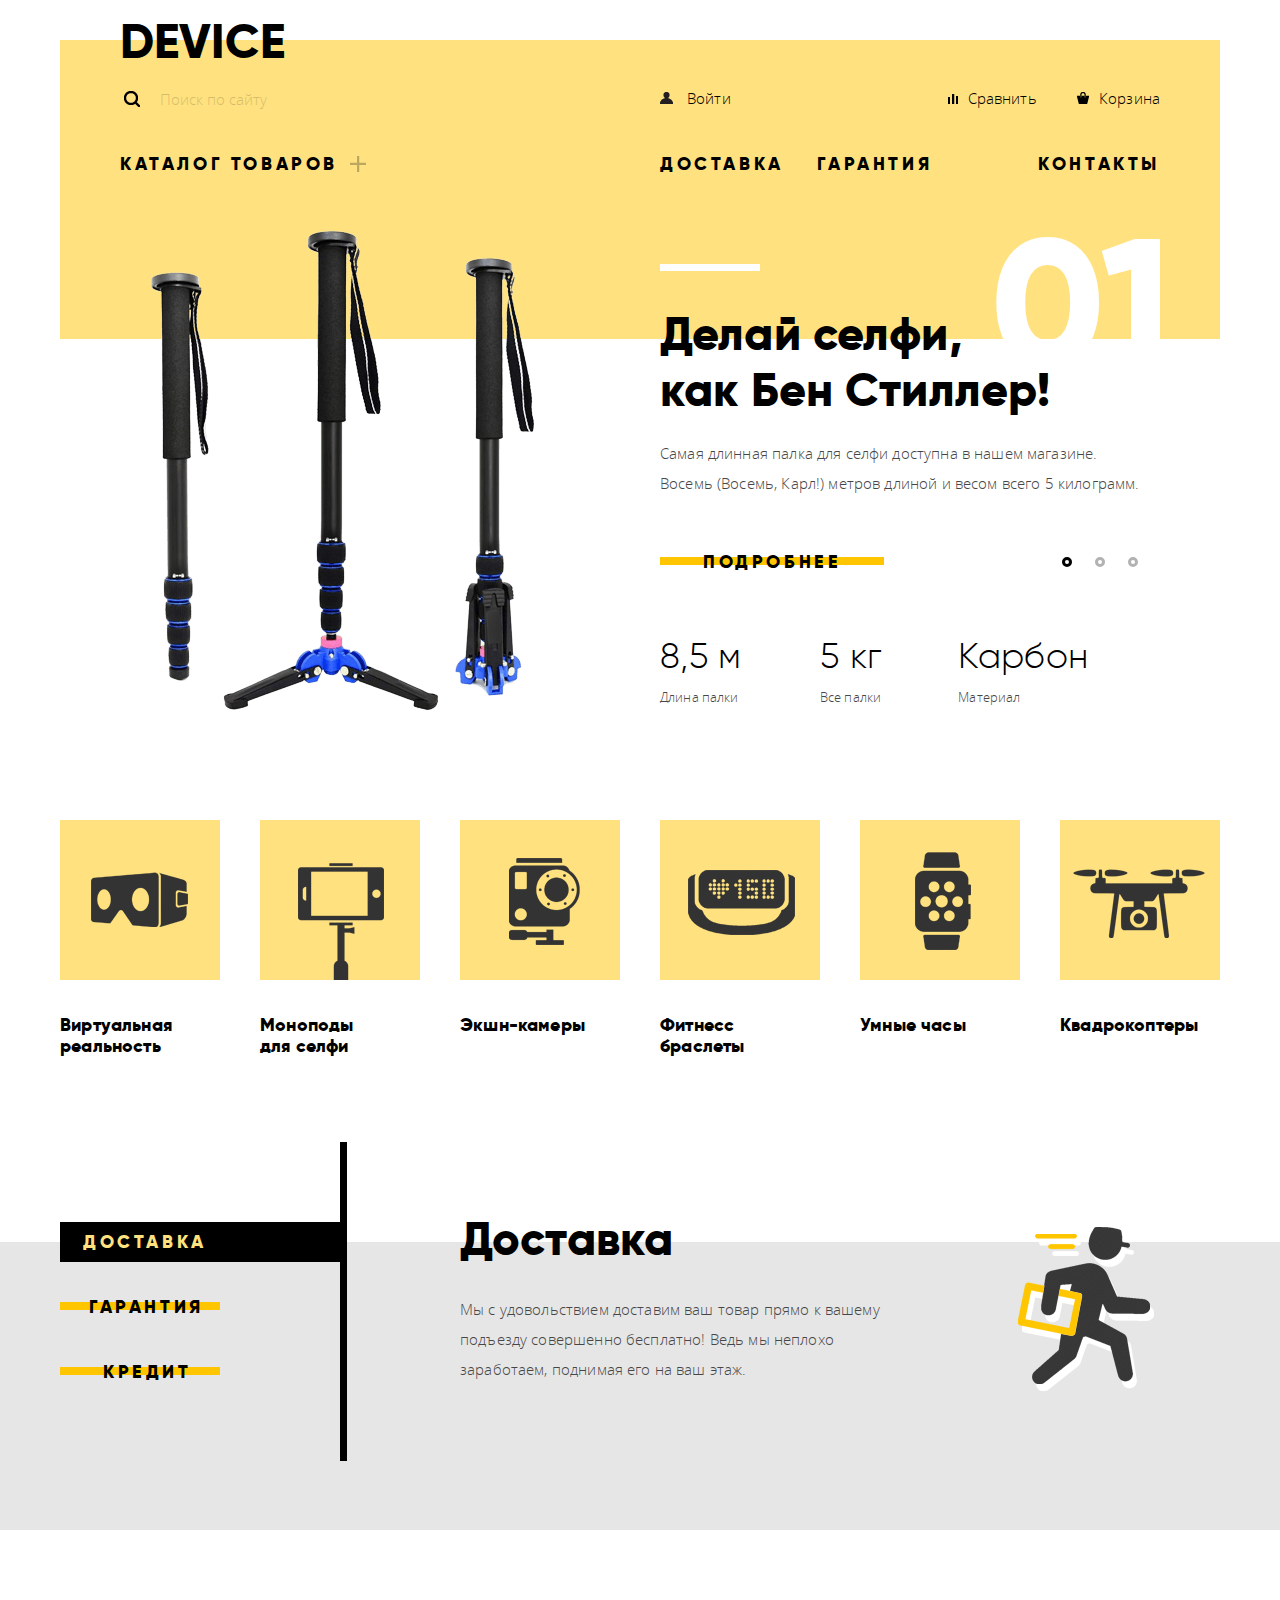
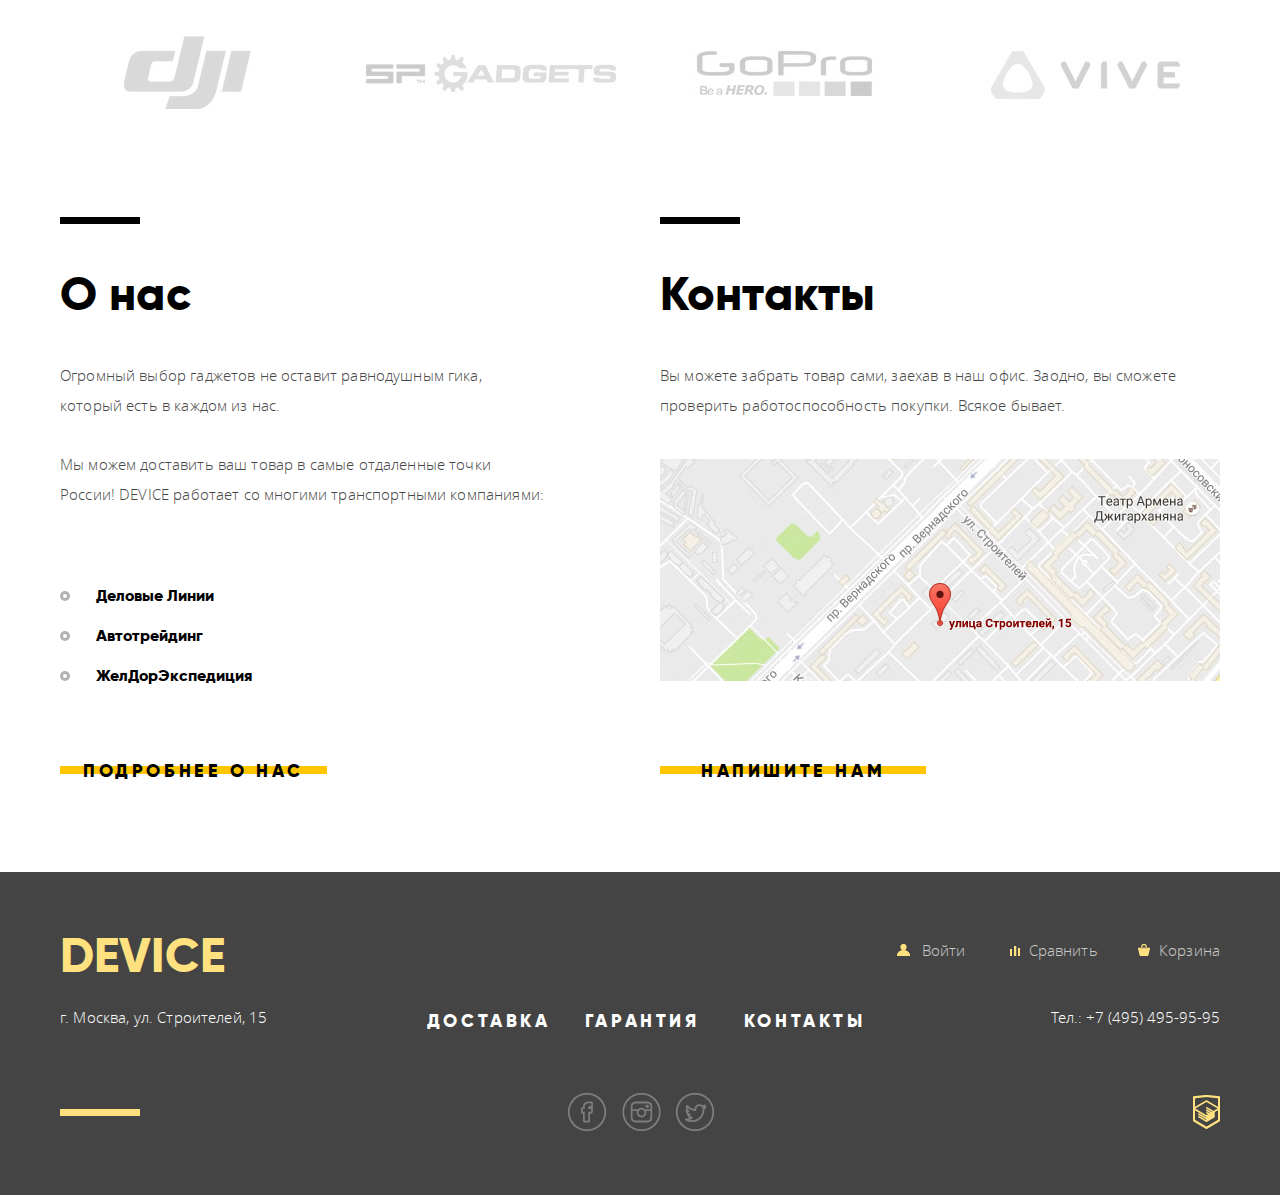
==== commit 6cf9e9a7: "all project DEVICE" ====
--- a/index.html
+++ b/index.html
@@ -4,7 +4,7 @@
 		<meta charset="utf-8">
 		<title>HTML Academy: Девайс</title>
 		<link rel="stylesheet" href="css/normalize.css">
-		<link rel="stylesheet" href="css/style.css">
+		<link rel="stylesheet" href="css/style.min.css">
 	</head>
 	<body>
 		<header class="main-header">
@@ -63,14 +63,12 @@
 							<a href="#">Доставка</a>
 							<a href="#">Гарантия</a>
 						</div>
-						<div class="nav-contacts">
-							<a href="#">Контакты</a>
-						</div>
+						<a class="nav-contacts"href="#">Контакты</a>
 					</div>
 				</nav>
 			</div>
 		</header>
-		<main class="">
+		<main>
 			<div class="slider container">
 				<input type="radio" id="btn-1" name="toggle" checked>
 				<input type="radio" id="btn-2" name="toggle">
@@ -259,12 +257,12 @@
 					<p>Вы можете забрать товар сами, заехав в наш офис. Заодно, вы сможете
 					проверить работоспособность покупки. Всякое бывает.</p>
 					<div class="map">
-						<a href="#">
+						<a href="map.html">
 							<img src="img/map.jpg" width="560" height="222" alt="Карта">
 						</a>
 					</div>
 					<div class="writeus-btn">
-						<a class="btn" href="#">
+						<a class="btn" href="writeus.html">
 							<span>напишите нам</span>
 						</a>
 					</div>
@@ -275,11 +273,11 @@
 			<div class="container">
 				<div class="row-footer1 clearfix">
 					<a class="footer-header">device</a>
-					<div class="right-footer-row">
-						<a href="#"><span>Войти</span></a>
-						<a href="#"><span>Сравнить</span></a>
-						<a href="#"><span>Корзина</span></a>
-					</div>				
+					<div class=right-footer-row>
+						<a class="footer-enter" href="#"><span>Войти</span></a>
+						<a class="footer-compare" href="#"><span>Сравнить</span></a>
+						<a class="footer-cart" href="#"><span>Корзина</span></a>
+					</div>			
 				</div>
 				<div class="row-footer2 clearfix">
 					<p class="footer-adress">г. Москва, ул. Строителей, 15</p>
@@ -330,7 +328,6 @@
 		</div>
 		<div class="modal-overlay">
 		</div>
-		<script type="text/javascript" src="js/popup.js"></script>
-		<script type="text/javascript" src="js/map.js"></script>
+		<script type="text/javascript" src="js/index.min.js"></script>
 	</body>
 </html>
--- a/css/style.min.css
+++ b/css/style.min.css
@@ -0,0 +1 @@
+@font-face{font-family:"open_sanslight";src:url(../fonts/open-sans-light-webfont.woff2) format("woff2"),url(../fonts/open-sans-light-webfont.woff) format("woff");font-weight:400;font-style:normal}@font-face{font-family:"gilroyextrabold";src:url(../fonts/gilroy-extrabold-webfont.woff2) format("woff2"),url(../fonts/gilroy-extrabold-webfont.woff) format("woff");font-weight:400;font-style:normal}@font-face{font-family:"gilroylight";src:url(../fonts/gilroy-light-webfont.woff2) format("woff2"),url(../fonts/gilroy-light-webfont.woff) format("woff");font-weight:400;font-style:normal}body{font-family:"open_sanslight",Arial,sans-serif;font-size:15px;line-height:24px;color:#464646;font-weight:400;letter-spacing:.01em;background:#fff;background-size:2000px auto}.btn,.catalog-logo-header{text-transform:uppercase;color:#000;text-decoration:none;font-family:"gilroyextrabold",Arial,sans-serif}.btn{letter-spacing:.2em;text-align:center;font-size:18px;line-height:22px}.catalog-logo-header{display:inline-block;vertical-align:top;font-size:48px;font-weight:400;line-height:54px;margin-top:15px;margin-bottom:17px}.logo-header-hover:hover{color:#444}.logo-header-hover:active{color:#666}.container{width:1160px;margin:0 auto}.main-header{margin-bottom:51px}.catalog-main-header{margin-bottom:83px}.bg-header,.bg-header-catalog{width:1040px;position:relative;padding-right:60px;padding-left:60px;margin:0 auto}.bg-header-catalog::after,.bg-header::after{content:"";width:1160px;height:299px;background-color:#ffe27f;position:absolute;left:0;z-index:-1;bottom:-163px}.bg-header-catalog::after{height:186px;bottom:-50px}.clearfix::after{content:"";clear:both;display:table}.header-row{margin-bottom:40px}.header-row a{text-decoration:none;color:#000}.header-left{float:left;min-width:300px;position:relative}.header-right{float:right;min-width:500px}.search{border:none;background-color:#ffe27f;font-size:15px;opacity:.3;padding-left:40px;color:#000;width:170px}.search-icon::after{content:"";position:absolute;width:16px;height:16px;background:url(../img/spritesheet.png) no-repeat;left:4px;top:5px;background-position:-938px -5px;opacity:1}.search:hover{opacity:.6}.search:focus{opacity:1;outline:none;width:250px}.search-btn{position:absolute;right:-140px;padding:10px 18px 8px;font-size:15px;font-family:"open_sanslight",Arial,sans-serif;background-color:#ffe27f;border:2px solid #000;bottom:-10px;display:none}input.search:focus~button[type=submit].search-btn{display:block}.search-btn::before{position:absolute;content:"";height:2px;width:358px;background-color:#000;left:-358px;bottom:-2px}.search-btn:hover{background-color:#000;color:#fff;cursor:pointer}.image-block:hover .image-hover,.nav-left li:hover .menu,.search-btn:active{display:block}.search-btn:active>span{border:none;opacity:.3}.user-block-main{float:left;min-width:250px;padding-right:20px}.user-block-main a{display:inline-block;vertical-align:top}.user-block-main a:first-child{position:relative;padding-left:27px}.user-block-main a:first-child::before{content:"";position:absolute;width:13px;height:12px;background:url(../img/spritesheet.png) no-repeat;left:0;top:6px;background-position:-1034px -5px}.user-exit{margin-left:13px;opacity:.3}.compare-cart{float:right;font-size:0}.compare-cart a{display:inline-block;font-size:15px;position:relative;vertical-align:top}.compare-cart a:last-child{padding-left:22px;margin-left:40px}.compare-cart a:first-child{padding-left:21px}.compare-cart a:first-child::before{content:"";position:absolute;width:12px;height:12px;background:url(../img/spritesheet.png) no-repeat;left:1px;top:8px;background-position:-71px -5px}.compare-cart a:last-child::before{content:"";position:absolute;width:12px;height:12px;background:url(../img/spritesheet.png) no-repeat;left:0;top:6px;background-position:-5px -5px}.compare-cart a:hover,.user-block-main a:hover{opacity:.6}.compare-cart a:active,.user-block-main a:active{opacity:.3}.user-block-main a.user-exit:active{opacity:1}.main-nav{font-family:"gilroyextrabold",Arial,sans-serif;font-size:18px;color:#000;letter-spacing:.2em}.main-nav a{text-decoration:none;color:#000;text-transform:uppercase}.nav-delivery a,.nav-left a{display:inline-block;vertical-align:top}.nav-left a{padding-right:32px;position:relative}.nav-left .catalog-items::after{content:"";position:absolute;width:16px;height:16px;background:url(../img/spritesheet.png) no-repeat;right:4px;top:4px;background-position:-303px -5px;opacity:.3}.nav-left{float:left;min-width:300px;margin:0;padding:0;list-style:none}.nav-right{float:right;min-width:500px}.nav-delivery{float:left;min-width:300px;font-size:0}.nav-contacts{float:right}.nav-delivery a{margin-right:30px;font-size:18px}.breadcrumbs li,.nav-left li{position:relative}.nav-left .menu,.nav-left .menu:after{position:absolute;width:1160px;height:129px}.nav-left .menu{display:none;margin:0;top:100%;list-style:none;padding:34px 0 0;left:-60px;z-index:3}.nav-left .menu:after{content:"";background-color:#ffe393;left:0;bottom:0;z-index:-1}.header-catalog h1,.menu a{letter-spacing:.01em;padding:0}.menu a{text-transform:none;font-family:"open_sanslight",Arial,sans-serif;font-size:15px;margin:0 0 17px}.dropdown-col{float:left;margin-left:60px;list-style:none;padding:0}.main-nav a:hover{opacity:.6}.btn-buy:active span,.main-nav a:active{opacity:.3}.header-catalog h1{font-size:47px;font-family:"gilroyextrabold",Arial,sans-serif;line-height:57px;color:#000;margin:0 0 0 60px}.header-catalog{margin-bottom:13px}.breadcrumbs{padding:0;list-style:none;font-size:0;margin:0 0 40px 60px}.breadcrumbs li{display:inline-block;vertical-align:top;font-size:14px;margin-right:36px}.breadcrumbs li:nth-child(2){margin-right:40px}.breadcrumbs a{text-decoration:none;color:#000;opacity:.3;font-family:"open_sanslight",Arial,sans-serif;font-size:14px;line-height:36px;letter-spacing:.01em}.breadcrumbs li:first-child::after,.breadcrumbs li:first-child::before,.breadcrumbs li:nth-child(2)::after,.breadcrumbs li:nth-child(2)::before{position:absolute;content:"";width:5px;height:2px;background-color:#000;opacity:1}.breadcrumbs li:first-child::after{-webkit-transform:rotate(45deg);transform:rotate(45deg);right:-20px;top:16px}.breadcrumbs li:first-child::before{-webkit-transform:rotate(-45deg);transform:rotate(-45deg);right:-20px;top:19px}.breadcrumbs li:nth-child(2)::after{-webkit-transform:rotate(45deg);transform:rotate(45deg);right:-24px;top:16px}.breadcrumbs li:nth-child(2)::before{-webkit-transform:rotate(-45deg);transform:rotate(-45deg);right:-24px;top:19px}.breadcrumbs li:first-child a:hover,.breadcrumbs li:nth-child(2) a:hover{opacity:.6}.breadcrumbs li:first-child a:active,.breadcrumbs li:nth-child(2) a:active{opacity:.1}.catalog-content{position:relative}.catalog-content h3{font-size:16px;font-family:"gilroyextrabold",Arial,sans-serif;line-height:20px;letter-spacing:.2em;color:#000}.content-header h3{text-transform:uppercase;margin:0;padding:25px 0}.line{background-color:#ebebeb;height:100%}.left-content-header{float:left;min-width:328px;position:relative}.left-content-header>h3{margin-left:60px;position:relative;z-index:5}.left-content-header:before{content:"";position:absolute;right:0;height:100%;bottom:0;width:10000px;background:#dbdbdb;z-index:2}.right-content-header{float:right;min-width:832px;position:relative}.sorting-content{float:left}.left-sorting{float:left;min-width:600px;font-size:0;margin-left:72px}.right-sorting{float:right;max-width:100px}.left-sorting>h3{display:inline-block;vertical-align:top;margin-right:56px}.left-sorting .price-sorting{display:inline-block;vertical-align:top;margin-top:26px}.price-sorting a{margin-right:30px;font-size:14px;line-height:18px;color:#000;text-decoration:none;opacity:.3}.price-sorting a:first-child{opacity:1}.price-sorting a:last-child{margin-right:0}.price-sorting a:nth-child(2):hover,.price-sorting a:nth-child(3):hover{opacity:.6}.price-sorting a:nth-child(2):active,.price-sorting a:nth-child(3):active{opacity:1}.right-sorting a{display:inline-block;vertical-align:top;margin-top:30px}.right-sorting a:first-child{width:0;height:0;border-left:9px solid transparent;border-right:9px solid transparent;border-bottom:9px solid #000;opacity:.2}.right-sorting a:last-child{width:0;height:0;border-left:9px solid transparent;border-right:9px solid transparent;border-top:9px solid #000;margin-left:21px}.right-sorting a:first-child:hover{opacity:.4}.right-sorting a:first-child:active{opacity:1}.left-content{float:left;width:328px;position:relative;min-height:1213px}.left-content h3{font-size:18px;line-height:22px;letter-spacing:.01em;margin:0;padding:0}.left-content::before{content:"";position:absolute;right:0;width:100000px;background:#eee;height:100%;bottom:0;z-index:-1}.right-content{float:left;width:760px;padding-left:72px;padding-top:69px;font-size:0}.catalog-item{width:360px;display:inline-block;vertical-align:top;margin-bottom:106px;height:400px;background-color:#fff}.catalog-item:nth-last-child(1),.catalog-item:nth-last-child(2){margin-bottom:95px}.catalog-item:nth-child(2n-1){margin-right:39px}.image-block{width:360px;height:380px;margin-bottom:33px;position:relative}.image-block .image-hover{position:absolute;top:0;left:0;width:100%;height:100%;background-color:rgba(239,239,239,.7);display:none}.btn-buy{display:block;width:36%;padding-left:34px;padding-right:34px;position:relative;margin:180px auto 21px}.btn-buy::before,.btn-buy:hover::before,.slider-btn:hover>a::before{position:absolute;content:"";width:100%;background-color:#ffc600;left:0}.btn-buy::before{z-index:1;height:8px;top:7px}.btn-buy:hover::before,.slider-btn:hover>a::before{height:42px;top:-9px}.btn-buy span{position:relative;z-index:2}.link-compare{font-size:13px;color:#000;line-height:21px;opacity:.5;text-decoration:none;display:inline-block;width:100%;text-align:center;vertical-align:top}.badge-new{position:absolute;right:27px;top:29px;width:56px;height:56px;background:0 0;border-radius:50%;border:2px solid rgba(0,0,0,.1)}.badge-new span{display:inline-block;font-size:14px;font-family:"gilroyextrabold",Arial,sans-serif;letter-spacing:.05em;color:#000;opacity:.2;text-transform:uppercase;width:100%;text-align:center;line-height:56px;vertical-align:middle}.price-block a,.price-block span{display:inline-block;vertical-align:top}.price-block a{width:260px;font-family:"gilroyextrabold",Arial,sans-serif;font-size:18px;line-height:21px;color:#000;float:left;text-decoration:none}.price-block a:hover{opacity:.6}.back:active span,.btn-show:active>span,.forward:active span,.price-block a:active{opacity:.3}.price-block span{font-family:"gilroylight",Arial,sans-serif;font-size:16px;line-height:21px;color:#444;float:right}.left-content form{margin-left:60px}.filter-cost{margin-top:82px;margin-bottom:118px}.filter-cost::before,.range::after,.range::before{content:"";position:absolute;width:201px;height:2px;background-color:#000;left:0;top:-13px}.filter-cost h3{margin-bottom:30px}.filter-cost,.range,.range-block{position:relative}.range::after,.range::before{background-color:#dcdcdc;top:6px}.range::after{width:110px;background-color:#72ca00}.range-block{float:left;margin-right:62px;z-index:10}.paginator li:last-child,.range-block:last-child{margin-right:0}.price-ball{border-radius:50%;background-color:#efefef;width:10px;height:10px;border:2px solid #000;cursor:pointer}.range-block:last-child .price-ball{margin-right:auto;margin-left:auto}.range-block span{font-family:"gilroylight",Arial,sans-serif;font-size:14px;color:#000;line-height:22px;opacity:.2}.filter-color{margin-bottom:53px;position:relative}.filter-color h3{margin-bottom:26px}.filter-bluetooth::before,.filter-color::before{content:"";position:absolute;width:201px;height:2px;background-color:#000;left:0;top:-13px}.filter-color ul{list-style:none;padding:0;margin:0;font-size:14px}.filter-bluetooth li,.filter-color li{position:relative;margin-bottom:16px;padding-left:39px}.filter-color .color{cursor:pointer}.bluetooth input[type=radio],.color input[type=checkbox],.slider input[type=radio]{display:none}.color input[type=checkbox]+.checkbox-indicator{content:"";position:absolute;width:23px;height:23px;background-color:#dcdcdc;top:0;left:0;cursor:pointer}.color input[type=checkbox]:checked+.checkbox-indicator::after{content:"";position:absolute;width:6px;height:2px;background-color:#000;top:12px;left:5px;-webkit-transform:rotate(45deg);transform:rotate(45deg)}.color input[type=checkbox]:checked+.checkbox-indicator::before{content:"";position:absolute;width:10px;height:2px;background-color:#000;top:11px;left:8px;-webkit-transform:rotate(-45deg);transform:rotate(-45deg)}.filter-bluetooth{margin-bottom:48px;position:relative}.filter-bluetooth h3{margin-bottom:27px}.filter-bluetooth ul{margin:0;padding:0;list-style:none;font-size:14px}.bluetooth{cursor:pointer}.bluetooth input[type=radio]+.radio-indicator{content:"";position:absolute;border-radius:50%;width:19px;height:19px;border:2px solid #dcdcdc;background:0 0;top:0;left:0;cursor:pointer}.bluetooth input[type=radio]:checked+.radio-indicator:before{content:"";position:absolute;border-radius:50%;width:5px;height:5px;border:2px solid #000;background:0 0;top:5px;left:5px}.btn-show{background:0 0;border:none;padding-left:42px;padding-right:42px;position:relative;cursor:pointer}.btn-show::before,.btn-show:hover::before{position:absolute;content:"";height:8px;width:100%;background-color:#ffc600;left:0;z-index:-1;top:7px}.btn-show:hover::before{height:42px;top:-9px}.paginator{padding:0;background-color:#ebebeb;font-size:0;width:760px;text-transform:uppercase;font-family:"gilroyextrabold",Arial,sans-serif;color:#000;text-align:center;margin-bottom:73px}.back,.forward,.paginator li{display:inline-block;vertical-align:top;font-size:16px;text-decoration:none}.paginator>ul{display:inline-block;vertical-align:top;margin-top:23px;margin-right:38px}.paginator .back,.paginator .forward{float:left;color:#000;padding:23px 30px;letter-spacing:.2em}.paginator .forward{float:right}.back:hover,.forward:hover{background-color:#d9d9d9}.main-footer a,.paginator a{text-decoration:none;color:#bababa}.paginator li{margin-right:30px}.main-footer{padding-top:60px;padding-bottom:64px;background-color:#444}.main-footer a{color:#fff}.row-footer1{margin-bottom:22px;font-size:0}.right-footer-row{float:right}.footer-nav a,.right-footer-row a{display:inline-block;vertical-align:top}.right-footer-row a{line-height:36px;font-size:15px}.right-footer-row span{opacity:.7}.footer-enter{padding-left:25px;position:relative}.footer-enter::before,.footer-enter:active::before,.footer-enter:hover::before{content:"";position:absolute;width:13px;height:12px;background:url(../img/spritesheet.png) no-repeat;left:0;top:12px;background-position:-1057px -5px}.footer-enter:active::before,.footer-enter:hover::before{background-position:-1080px -5px}.footer-enter:active::before{opacity:.3}.footer-cart,.footer-compare{padding-left:19px;position:relative;margin-left:44px}.footer-compare::before,.footer-compare:active::before,.footer-compare:hover::before{content:"";position:absolute;width:10px;height:10px;background:url(../img/spritesheet.png) no-repeat;left:0;top:14px;background-position:-91px -5px}.footer-compare:active::before,.footer-compare:hover::before{background-position:-111px -5px}.footer-compare:active::before{opacity:.3}.footer-cart{padding-left:21px;margin-left:40px}.footer-cart::before,.footer-cart:active::before,.footer-cart:hover::before{content:"";position:absolute;width:12px;height:12px;background:url(../img/spritesheet.png) no-repeat;left:0;top:12px;background-position:-27px -5px}.footer-cart:active::before,.footer-cart:hover::before{background-position:-49px -5px}.footer-cart:active::before{opacity:.3}.footer-cart:hover span,.footer-compare:hover span,.footer-enter:hover span{opacity:1}.footer-cart:active span,.footer-compare:active span,.footer-enter:active span{opacity:.3}.row-footer1 .footer-header{float:left;text-transform:uppercase;text-decoration:none;color:#ffe27f;font-size:48px;font-family:"gilroyextrabold",Arial,sans-serif;line-height:48px}.footer-header:hover{color:#ffc600}.footer-header:active{opacity:.3}.row-footer2{margin-bottom:60px;font-size:0;text-align:center}.row-footer2 p{margin:0;line-height:30px}.footer-adress{float:left;font-size:15px;color:#fff}.row-footer2 .footer-nav{display:inline-block;vertical-align:top;margin-right:26px}.footer-nav a{text-transform:uppercase;font-family:"gilroyextrabold",Arial,sans-serif;font-size:18px;letter-spacing:.2em;margin-top:7px}.footer-nav a:hover{opacity:.6}.footer-nav a:active{opacity:.3}.footer-nav a:first-child{margin-right:34px}.footer-nav a:nth-child(2){margin-right:44px}.footer-phone{float:right;font-size:15px;color:#fff;letter-spacing:0}.row-footer3{font-size:0;text-align:center;padding-left:80px;position:relative}.footer-developers{float:right}.footer-social,.footer-social a{display:inline-block;vertical-align:top;margin-right:50px}.row-footer3::before{content:"";position:absolute;width:80px;height:7px;background-color:#ffe27f;left:0;top:16px}.footer-social a{margin-right:15px;width:39px;height:38px}.footer-social a:last-child{margin-right:0}.fb-btn{background:url(../img/spritesheet.png) no-repeat;background-position:-131px -5px;opacity:.3}.footer-social .inst-btn{background-position:-254px -5px;opacity:.3}.footer-developers a,.inst-btn,.tw-btn{background:url(../img/spritesheet.png) no-repeat}.tw-btn{opacity:.3;background-position:-986px -5px}.footer-social a:hover{opacity:1}.footer-social a:active{opacity:.1}.footer-developers a{margin-top:2px;display:inline-block;vertical-align:top;width:27px;height:34px;background-position:-180px -5px}.footer-developers a:active,.footer-developers a:hover{background:url(../img/spritesheet.png) no-repeat;background-position:-217px -5px}.footer-developers a:active{opacity:.3}.first-slide{position:relative}.first-slide>img{float:left;padding-left:90px;padding-right:26px;width:384px;height:486px}.first-slide .slider-description{float:right;padding-left:100px;width:481px;position:relative;padding-right:79px}.first-slide:last-child>img{float:left;padding-left:31px;padding-right:3px;width:526px;height:334px;margin-top:65px}.first-slide:last-child .slider-description{float:right;padding-left:40px;width:511px;position:relative;padding-right:49px}.slider-header,.slider-number{font-family:"gilroyextrabold",Arial,sans-serif;line-height:1.2em}.slider-number{right:47px;top:-32px;font-size:180px;color:#fff;position:absolute;z-index:1}.slider-description::before{content:"";width:100px;height:7px;background-color:#fff;position:absolute;margin-top:37px}.slider-header{font-size:47px;color:#000;position:relative;z-index:2;margin:79px 0 19px}.slider-text{margin:0 0 52px;font-size:15px;line-height:30px}.first-slide:last-child .slider-text{padding-right:40px}.slider-btn{margin-bottom:59px;display:inline-block;vertical-align:top;position:relative}.slider-btn .btn{padding-left:43px;padding-right:43px}.slider-btn>a::before{position:absolute;content:"";height:8px;width:100%;background-color:#ffc600;left:0;z-index:-2;top:7px}.slider-btn:active>a{opacity:.3}.slider{position:relative;margin-bottom:107px}.slider-inner{overflow:hidden}.slider-controls{position:absolute;right:63px;top:330px;z-index:4}.slider-controls label{display:inline-block;width:4px;height:4px;border-radius:50%;border:3px solid #000;margin:0 19px 0 0;cursor:pointer;opacity:.3;vertical-align:top}.slider-slides{width:300%}.slider-slides .first-slide{float:left}#btn-1:checked~.slider-controls label[for=btn-1],#btn-2:checked~.slider-controls label[for=btn-2],#btn-3:checked~.slider-controls label[for=btn-3]{opacity:1}#btn-1:checked~.slider-inner .slider-slides{-webkit-transform:translate(0);transform:translate(0)}#btn-2:checked~.slider-inner .slider-slides{-webkit-transform:translate(-1160px);transform:translate(-1160px)}#btn-3:checked~.slider-inner .slider-slides{-webkit-transform:translate(-2320px);transform:translate(-2320px)}.first-advantages{float:left;margin-right:78px}.second-advantages{float:left;margin-right:77px}.third-advantages{float:left}.slider-advantages span{display:block}.big-advantages{font-size:36px;line-height:44px;letter-spacing:.01em;font-family:"gilroylight",Arial,sans-serif;color:#000;margin-bottom:8px}.small-advantages{font-size:13px}.item-block{width:160px;margin-right:40px;float:left;position:relative}.item-block:last-child,.partners-logo:last-child{margin-right:0}.item-block>a::before{content:"";position:absolute;background-color:#ffe27f;width:160px;height:160px;top:0;left:0}.item-block span,.item-block>a{display:inline-block;vertical-align:top}.item-block>a{margin-top:194px;margin-right:33px;text-decoration:none;color:#000;font-family:"gilroyextrabold",Arial,sans-serif;font-size:18px;letter-spacing:.01em;line-height:21px}.item-block span{max-width:160px;word-wrap:break-word}.item-block:first-child>a::after{position:absolute;content:"";width:97px;height:55px;background:url(../img/spritesheet.png) no-repeat;top:52px;left:31px;background-position:-471px -5px}.item-block:nth-child(2)>a::after,.item-block:nth-child(3)>a::after{position:absolute;content:"";width:86px;height:117px;background:url(../img/spritesheet.png) no-repeat;top:43px;left:38px;background-position:-578px -5px}.item-block:nth-child(3)>a::after{width:71px;height:87px;top:38px;left:49px;background-position:-674px -5px}.item-block:nth-child(4)>a::after,.item-block:nth-child(5)>a::after,.item-block:nth-child(6)>a::after{position:absolute;content:"";width:107px;height:65px;background:url(../img/spritesheet.png) no-repeat;top:50px;left:28px;background-position:-755px -5px}.item-block:nth-child(5)>a::after,.item-block:nth-child(6)>a::after{width:56px;height:98px;top:32px;left:55px;background-position:-872px -5px}.item-block:nth-child(6)>a::after{width:132px;height:69px;top:49px;left:13px;background-position:-329px -5px}.item-block:hover>a::before{background-color:#ffc600}.about-btn:active>a,.item-block:active span,.item-block:active>a::after,.writeus-btn:active>a{opacity:.3}.main-catalog{margin-bottom:186px}.main-advantages{background-color:#e6e6e6;height:288px;margin-bottom:94px}.advantages-controls{float:left;display:inline-block;vertical-align:top;position:relative}.advantages-controls::after{content:"";position:absolute;width:7px;height:319px;background-color:#000;right:-112px;top:-69px}.advantages-controls label{cursor:pointer}.advantages-controls>div{margin-bottom:41px}.advantages-controls>div:first-child{margin-top:19px}.advantages-slider{float:right;display:inline-block;vertical-align:top;width:760px}.text-credit,.text-delivery,.text-guarantee{display:none}.main-advantages input[type=radio]{position:absolute;opacity:0}#credit:checked~.advantages-slider .text-credit,#delivery:checked~.advantages-slider .text-delivery,#guarantee:checked~.advantages-slider .text-guarantee{display:inline-block;vertical-align:top}#delivery:hover~.advantages-controls>div:first-child .btn::before{position:absolute;content:"";height:40px;width:100%;background-color:#ffc600;left:0;z-index:-1;top:-8px}#delivery:checked~.advantages-controls>div:first-child .btn::before{position:absolute;content:"";height:40px;width:285px;background-color:#000;left:0;z-index:-1;top:-8px}#delivery:checked~.advantages-controls>div:first-child .btn{color:#ffe27f}#guarantee:hover~.advantages-controls>div:nth-child(2) .btn::before{position:absolute;content:"";height:40px;width:100%;background-color:#ffc600;left:0;z-index:-1;top:-8px}#guarantee:checked~.advantages-controls>div:nth-child(2) .btn::before{position:absolute;content:"";height:40px;width:285px;background-color:#000;left:0;z-index:-1;top:-8px}#guarantee:checked~.advantages-controls>div:nth-child(2) .btn{color:#ffe27f}#credit:hover~.advantages-controls>div:last-child .btn::before{position:absolute;content:"";height:40px;width:100%;background-color:#ffc600;left:0;z-index:-1;top:-8px}#credit:checked~.advantages-controls>div:last-child .btn::before{position:absolute;content:"";height:40px;width:285px;background-color:#000;left:0;z-index:-1;top:-8px}#credit:checked~.advantages-controls>div:last-child .btn{color:#ffe27f}.advantages-slider p{padding-right:325px;line-height:30px;margin:0}.advantages-slider h2{font-size:47px;color:#000;font-family:"gilroyextrabold",Arial,sans-serif;line-height:1.2em;position:relative;margin:0 0 27px}.text-delivery h2::after{content:"";position:absolute;width:136px;height:164px;background:url(../img/delivery.png) no-repeat;top:16px;left:558px}.text-guarantee h2::after{content:"";position:absolute;width:171px;height:195px;background:url(../img/guarantee.png) no-repeat;top:-8px;left:543px}.text-credit h2::after{content:"";position:absolute;width:156px;height:188px;background:url(../img/credit.png) no-repeat;top:-10px;left:534px}.advantages-controls div{position:relative;z-index:2}.advantages-controls .btn::before{position:absolute;content:"";height:8px;width:160px;background-color:#ffc600;left:0;z-index:-1;top:7px}.advantages-controls>div:first-child span{padding-left:23px;padding-right:23px}.advantages-controls>div:nth-child(2) span{padding-left:29px;padding-right:29px}.advantages-controls>div:last-child span{padding-left:43px;padding-right:43px}.advantages-relative{position:relative}.advantages-absolute{width:1160px;position:absolute;top:-31px;left:0}.partners-logo{float:left;margin-right:40px}.partners-logo img{opacity:.2;width:260px;height:100px}.partners-logo:first-child:hover{display:block;width:260px;height:100px;background:url(../img/logo-1-hover.png) no-repeat}.partners-logo:nth-child(2):hover{display:block;width:260px;height:100px;background:url(../img/logo-2-hover.png) no-repeat}.partners-logo:nth-child(3):hover{display:block;width:260px;height:100px;background:url(../img/logo-3-hover.png) no-repeat}.partners-logo:last-child:hover{display:block;width:260px;height:100px;background:url(../img/logo-4-hover.png) no-repeat}.partners{margin-bottom:87px}.main-content{margin-bottom:89px}.about-us{float:left;width:485px;margin-right:115px}.contacts{float:left;width:560px}.main-content h2{font-size:47px;color:#000;font-family:"gilroyextrabold",Arial,sans-serif;line-height:1.2em;padding-top:49px;position:relative;margin:0 0 38px}.main-content h2::before{position:absolute;content:"";width:80px;height:7px;background-color:#000;top:0;left:0}.main-content p{line-height:30px;margin:0 0 29px}.about-us p:last-of-type{margin-bottom:67px}.about-us ul,.writeus-form span{letter-spacing:0;color:#000;font-family:"gilroyextrabold",Arial,sans-serif}.about-us ul{list-style:none;padding:0;margin:0 0 63px;font-size:16px;line-height:40px}.about-us li{position:relative;padding-left:36px}.about-us li:before{position:absolute;content:"";width:4px;height:4px;border-radius:50%;border:3px solid #000;left:0;top:15px;opacity:.3}.about-btn,.writeus-btn,.writeus-form button{display:inline-block;vertical-align:top;position:relative}.about-btn .btn{padding-left:23px;padding-right:23px}.writeus-btn .btn{padding-left:41px;padding-right:41px}.about-btn>a::before,.writeus-btn>a::before{position:absolute;content:"";height:8px;width:100%;background-color:#ffc600;left:0;z-index:-2;top:7px}.about-btn:hover>a::before,.writeus-btn:hover>a::before{position:absolute;content:"";height:42px;width:100%;background-color:#ffc600;top:-9px;left:0}.contacts p{margin-bottom:39px}.map{width:560px;height:222px;margin-bottom:78px}@-webkit-keyframes bounce{0%{-webkit-transform:translateY(-2000px);transform:translateY(-2000px)}70%{-webkit-transform:translateY(30px);transform:translateY(30px)}90%{-webkit-transform:translateY(-10px);transform:translateY(-10px)}to{-webkit-transform:translateY(0);transform:translateY(0)}}@keyframes bounce{0%{-webkit-transform:translateY(-2000px);transform:translateY(-2000px)}70%{-webkit-transform:translateY(30px);transform:translateY(30px)}90%{-webkit-transform:translateY(-10px);transform:translateY(-10px)}to{-webkit-transform:translateY(0);transform:translateY(0)}}.modal-writeus{position:fixed;top:50%;left:50%;margin-top:-280px;margin-left:-480px;z-index:30;display:none}.witeus-container{width:760px;padding:96px 100px 85px;box-shadow:0 10px 30px rgba(0,0,0,.2);background:#fff;color:#000;position:relative}.modal-writeus::before{content:"";width:960px;height:430px;position:absolute;top:43px;left:0;box-shadow:0 20px 40px rgba(0,0,0,.75)}.close-modal{position:absolute;top:22px;right:23px;width:54px;height:54px;background-color:#ffe27f;border:0;border-radius:50%;outline:0;cursor:pointer}.close-modal::after,.close-modal::before{position:absolute;content:"";width:2px;height:32px;background-color:#fff;-webkit-transform:rotate(45deg);transform:rotate(45deg);top:11px;left:26px}.close-modal::after{-webkit-transform:rotate(-45deg);transform:rotate(-45deg)}.close-modal:hover,.map-close{background-color:#ffc600;opacity:.5}.close-modal:hover{opacity:1}.close-modal:active::after,.close-modal:active::before,.writeus-send:active>span{opacity:.3}.writeus-form label{display:block}.writeus-form input,.writeus-form textarea{border:none;background-color:#f3f3f3;padding:0 0 0 20px;font-size:14px;line-height:18px;letter-spacing:0;color:#444;font-family:"open_sanslight",Arial,sans-serif}.writeus-form span{display:inline-block;vertical-align:top;font-size:18px;line-height:18px;margin-bottom:10px}.writeus-name{float:left;width:360px}.writeus-email{float:right;width:360px}.writeus-email input,.writeus-name input{width:340px;height:50px}.writeus-namemail{margin-bottom:37px}.writeus-form textarea{width:730px;height:141px;padding-top:15px;padding-right:10px}.writeus-name{margin-right:40px}.writeus-form button{margin-top:43px;border:none;background:0 0;cursor:pointer}.writeus-send{padding-left:35px;padding-right:35px}.writeus-send::before,.writeus-send:hover::before{position:absolute;content:"";width:100%;background-color:#ffc600;left:0}.writeus-send::before{z-index:1;height:8px;top:7px}.writeus-send:hover::before{height:42px;top:-9px}.writeus-send>span{position:relative;z-index:300}.modal-writeus-show{display:block;-webkit-animation:bounce .9s;animation:bounce .9s}.modal-map{position:fixed;width:960px;height:559px;box-shadow:0 10px 30px rgba(0,0,0,.2);background:#fff;top:50%;left:50%;margin-top:-280px;margin-left:-480px;z-index:30;display:none}.modal-map-show{display:block}.modal-overlay{display:none;position:fixed;content:"";top:0;left:0;background-color:rgba(0,0,0,.3);width:100%;height:100%;z-index:20}.modal-overlay-show{display:block}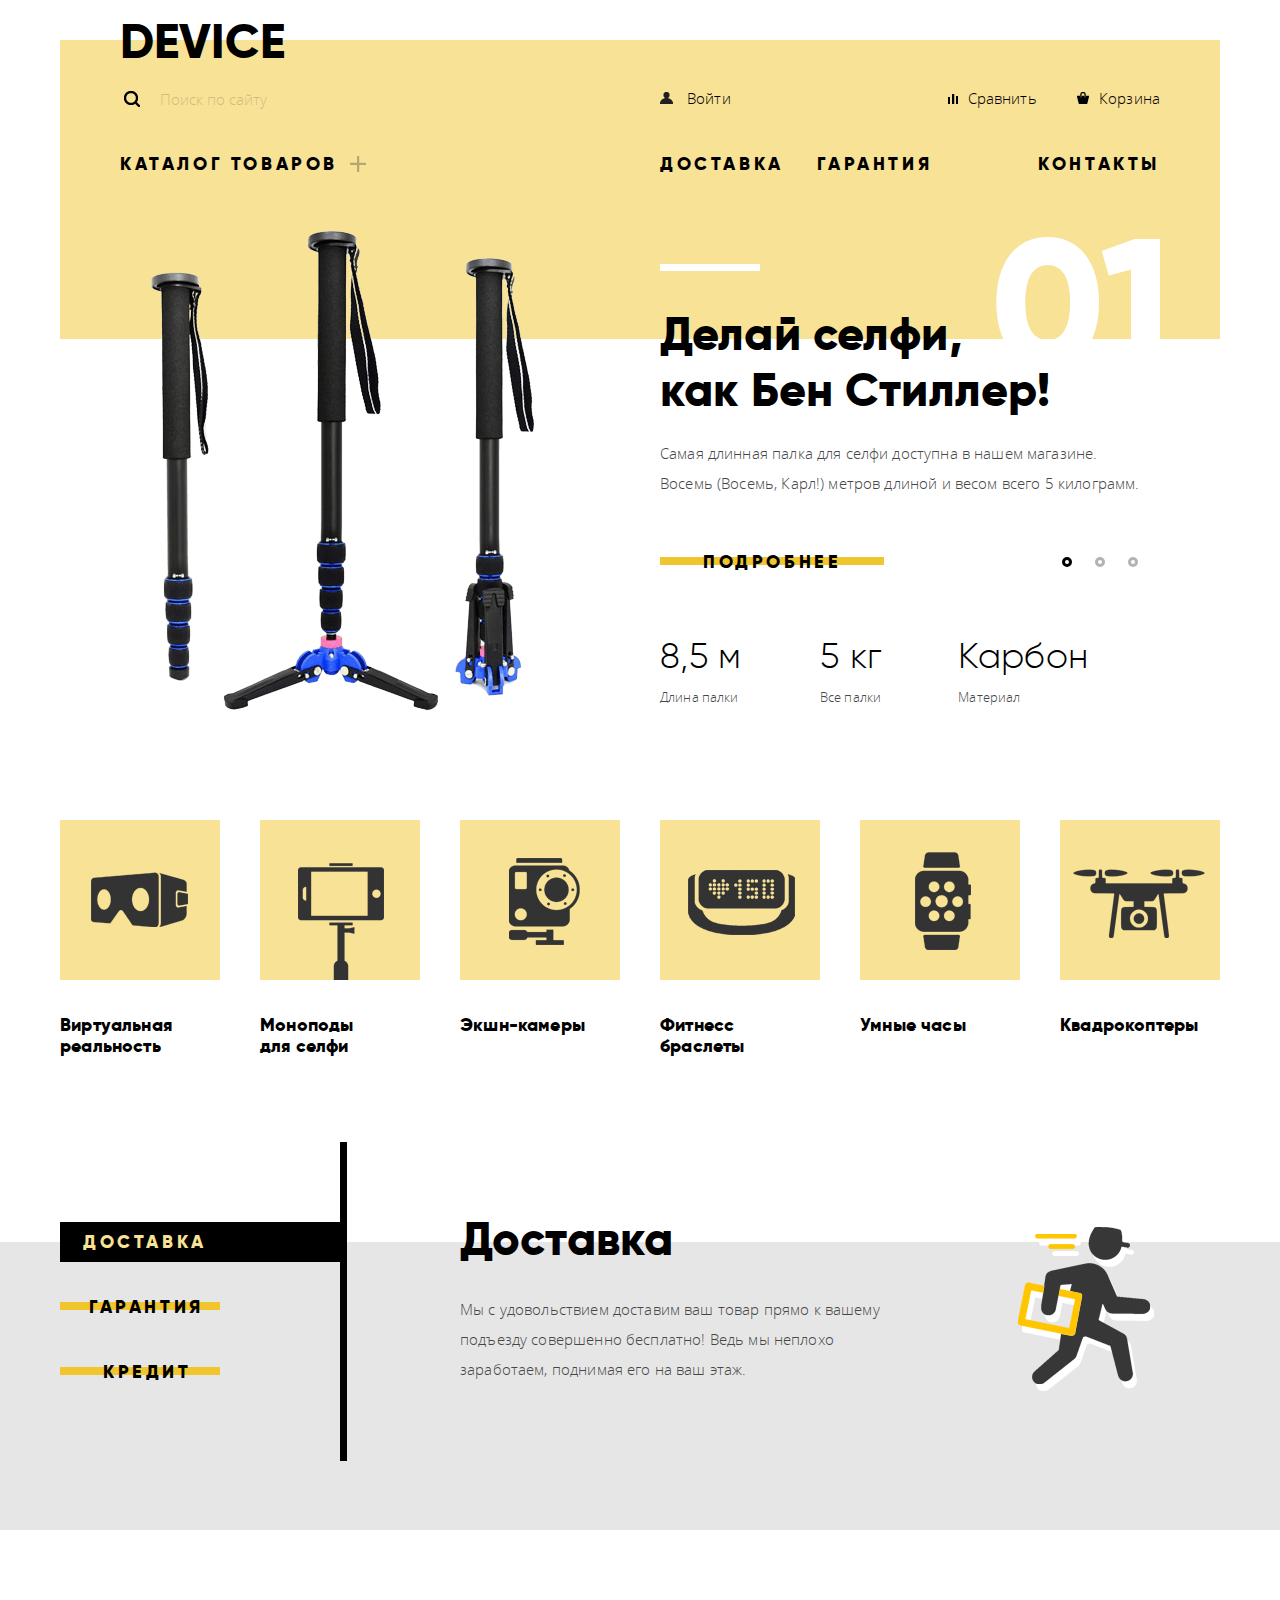
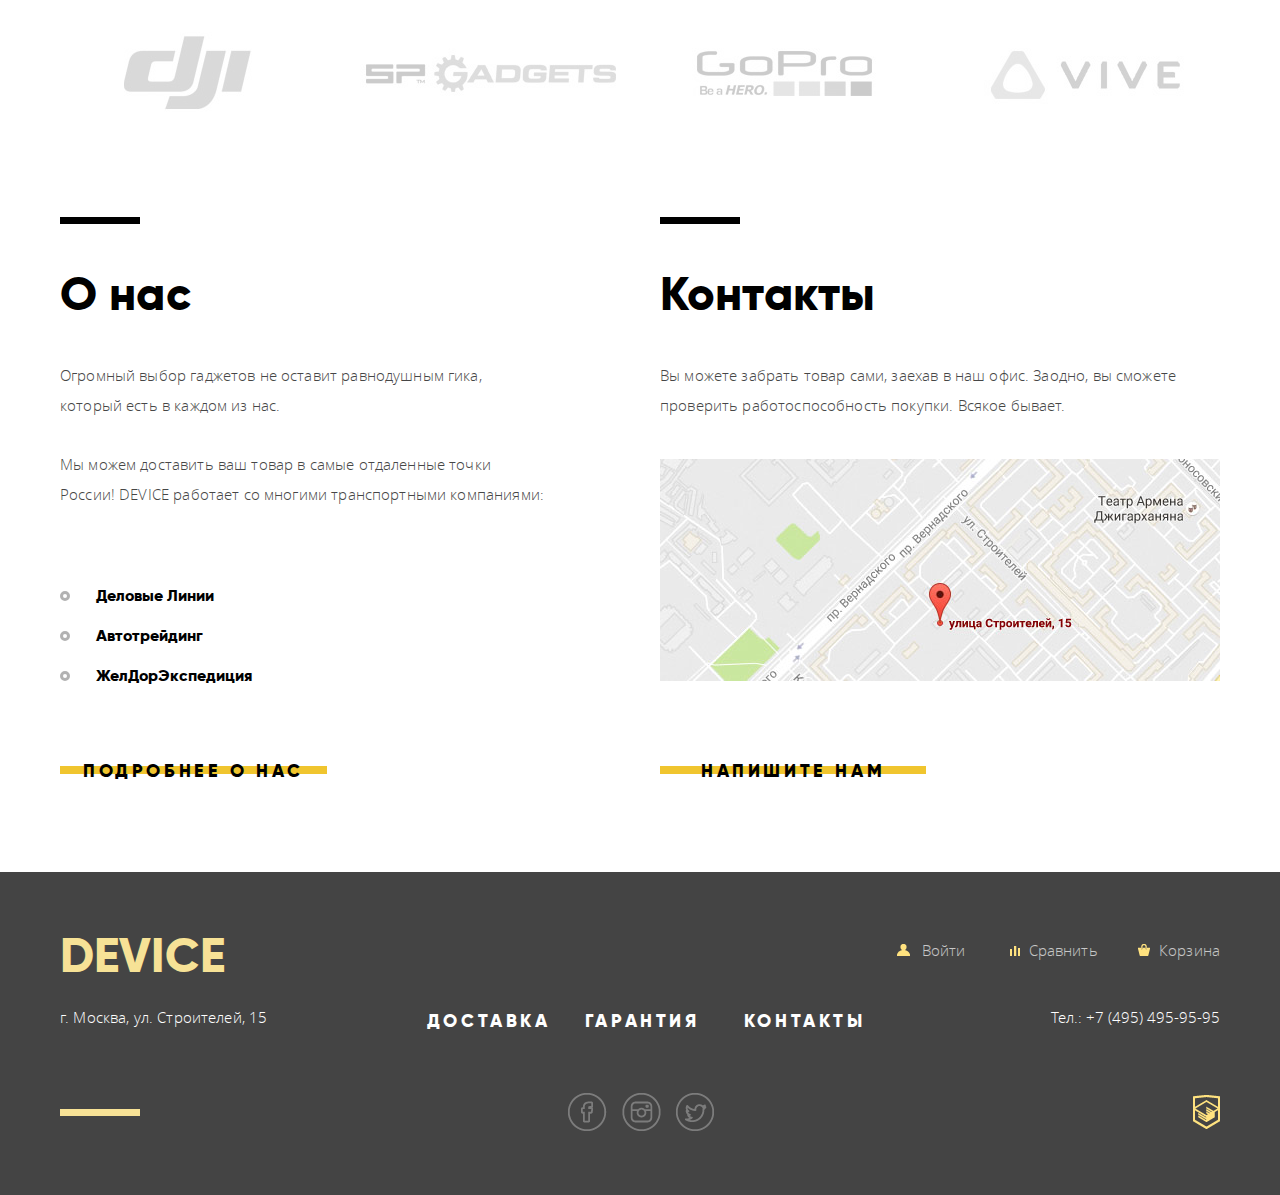
==== commit 04cb0270: "all project DEVICE" ====
--- a/index.html
+++ b/index.html
@@ -63,7 +63,7 @@
 							<a href="#">Доставка</a>
 							<a href="#">Гарантия</a>
 						</div>
-						<a class="nav-contacts"href="#">Контакты</a>
+						<a class="nav-contacts" href="#">Контакты</a>
 					</div>
 				</nav>
 			</div>
@@ -183,13 +183,13 @@
 						<input type="radio" id="credit" name="advantages-toggle">
 						<div class="advantages-controls">
 							<div>
-								<label class="btn" for="delivery"><span>Доставка</span></label>
+								<label class="btn delivery-check" for="delivery"><span>Доставка</span></label>
 							</div>
 							<div>
-                    			<label class="btn" for="guarantee"><span>Гарантия</span></label>
+                    			<label class="btn guarantee-check" for="guarantee"><span>Гарантия</span></label>
                     		</div>
                     		<div>
-                    			<label class="btn" for="credit"><span>Кредит</span></label>
+                    			<label class="btn credit-check" for="credit"><span>Кредит</span></label>
          		           	</div>
 						</div>
 						<div class="advantages-slider">
@@ -307,17 +307,17 @@
 					<div class="writeus-namemail clearfix">
 						<label class="writeus-name">
 							<span>Ваше имя:</span>
-							<input type="text" name="your_name" placeholder="Представтесь, пожалуйста">
+							<input type="text" name="your_name" placeholder="Представьтесь, пожалуйста">
 						</label>
 						<label class="writeus-email">
 							<span>Ваш e-mail:</span>
 							<input type="text" name="your_email" placeholder="Для отправки ответа">
 						</label>
 					</div>
-					<div class="writeus-text">
+					<label class="writeus-text">
 						<span>Текст письма:</span>
 						<textarea name="mail_text" id="comment-field" rows="10" placeholder="В свободной форме"></textarea>
-					</div>
+					</label>
 					<button type="submit" class="btn writeus-send"><span>Отправить</span></button>
 				</form>
 			</div>
--- a/css/style.min.css
+++ b/css/style.min.css
@@ -1 +1 @@
-@font-face{font-family:"open_sanslight";src:url(../fonts/open-sans-light-webfont.woff2) format("woff2"),url(../fonts/open-sans-light-webfont.woff) format("woff");font-weight:400;font-style:normal}@font-face{font-family:"gilroyextrabold";src:url(../fonts/gilroy-extrabold-webfont.woff2) format("woff2"),url(../fonts/gilroy-extrabold-webfont.woff) format("woff");font-weight:400;font-style:normal}@font-face{font-family:"gilroylight";src:url(../fonts/gilroy-light-webfont.woff2) format("woff2"),url(../fonts/gilroy-light-webfont.woff) format("woff");font-weight:400;font-style:normal}body{font-family:"open_sanslight",Arial,sans-serif;font-size:15px;line-height:24px;color:#464646;font-weight:400;letter-spacing:.01em;background:#fff;background-size:2000px auto}.btn,.catalog-logo-header{text-transform:uppercase;color:#000;text-decoration:none;font-family:"gilroyextrabold",Arial,sans-serif}.btn{letter-spacing:.2em;text-align:center;font-size:18px;line-height:22px}.catalog-logo-header{display:inline-block;vertical-align:top;font-size:48px;font-weight:400;line-height:54px;margin-top:15px;margin-bottom:17px}.logo-header-hover:hover{color:#444}.logo-header-hover:active{color:#666}.container{width:1160px;margin:0 auto}.main-header{margin-bottom:51px}.catalog-main-header{margin-bottom:83px}.bg-header,.bg-header-catalog{width:1040px;position:relative;padding-right:60px;padding-left:60px;margin:0 auto}.bg-header-catalog::after,.bg-header::after{content:"";width:1160px;height:299px;background-color:#ffe27f;position:absolute;left:0;z-index:-1;bottom:-163px}.bg-header-catalog::after{height:186px;bottom:-50px}.clearfix::after{content:"";clear:both;display:table}.header-row{margin-bottom:40px}.header-row a{text-decoration:none;color:#000}.header-left{float:left;min-width:300px;position:relative}.header-right{float:right;min-width:500px}.search{border:none;background-color:#ffe27f;font-size:15px;opacity:.3;padding-left:40px;color:#000;width:170px}.search-icon::after{content:"";position:absolute;width:16px;height:16px;background:url(../img/spritesheet.png) no-repeat;left:4px;top:5px;background-position:-938px -5px;opacity:1}.search:hover{opacity:.6}.search:focus{opacity:1;outline:none;width:250px}.search-btn{position:absolute;right:-140px;padding:10px 18px 8px;font-size:15px;font-family:"open_sanslight",Arial,sans-serif;background-color:#ffe27f;border:2px solid #000;bottom:-10px;display:none}input.search:focus~button[type=submit].search-btn{display:block}.search-btn::before{position:absolute;content:"";height:2px;width:358px;background-color:#000;left:-358px;bottom:-2px}.search-btn:hover{background-color:#000;color:#fff;cursor:pointer}.image-block:hover .image-hover,.nav-left li:hover .menu,.search-btn:active{display:block}.search-btn:active>span{border:none;opacity:.3}.user-block-main{float:left;min-width:250px;padding-right:20px}.user-block-main a{display:inline-block;vertical-align:top}.user-block-main a:first-child{position:relative;padding-left:27px}.user-block-main a:first-child::before{content:"";position:absolute;width:13px;height:12px;background:url(../img/spritesheet.png) no-repeat;left:0;top:6px;background-position:-1034px -5px}.user-exit{margin-left:13px;opacity:.3}.compare-cart{float:right;font-size:0}.compare-cart a{display:inline-block;font-size:15px;position:relative;vertical-align:top}.compare-cart a:last-child{padding-left:22px;margin-left:40px}.compare-cart a:first-child{padding-left:21px}.compare-cart a:first-child::before{content:"";position:absolute;width:12px;height:12px;background:url(../img/spritesheet.png) no-repeat;left:1px;top:8px;background-position:-71px -5px}.compare-cart a:last-child::before{content:"";position:absolute;width:12px;height:12px;background:url(../img/spritesheet.png) no-repeat;left:0;top:6px;background-position:-5px -5px}.compare-cart a:hover,.user-block-main a:hover{opacity:.6}.compare-cart a:active,.user-block-main a:active{opacity:.3}.user-block-main a.user-exit:active{opacity:1}.main-nav{font-family:"gilroyextrabold",Arial,sans-serif;font-size:18px;color:#000;letter-spacing:.2em}.main-nav a{text-decoration:none;color:#000;text-transform:uppercase}.nav-delivery a,.nav-left a{display:inline-block;vertical-align:top}.nav-left a{padding-right:32px;position:relative}.nav-left .catalog-items::after{content:"";position:absolute;width:16px;height:16px;background:url(../img/spritesheet.png) no-repeat;right:4px;top:4px;background-position:-303px -5px;opacity:.3}.nav-left{float:left;min-width:300px;margin:0;padding:0;list-style:none}.nav-right{float:right;min-width:500px}.nav-delivery{float:left;min-width:300px;font-size:0}.nav-contacts{float:right}.nav-delivery a{margin-right:30px;font-size:18px}.breadcrumbs li,.nav-left li{position:relative}.nav-left .menu,.nav-left .menu:after{position:absolute;width:1160px;height:129px}.nav-left .menu{display:none;margin:0;top:100%;list-style:none;padding:34px 0 0;left:-60px;z-index:3}.nav-left .menu:after{content:"";background-color:#ffe393;left:0;bottom:0;z-index:-1}.header-catalog h1,.menu a{letter-spacing:.01em;padding:0}.menu a{text-transform:none;font-family:"open_sanslight",Arial,sans-serif;font-size:15px;margin:0 0 17px}.dropdown-col{float:left;margin-left:60px;list-style:none;padding:0}.main-nav a:hover{opacity:.6}.btn-buy:active span,.main-nav a:active{opacity:.3}.header-catalog h1{font-size:47px;font-family:"gilroyextrabold",Arial,sans-serif;line-height:57px;color:#000;margin:0 0 0 60px}.header-catalog{margin-bottom:13px}.breadcrumbs{padding:0;list-style:none;font-size:0;margin:0 0 40px 60px}.breadcrumbs li{display:inline-block;vertical-align:top;font-size:14px;margin-right:36px}.breadcrumbs li:nth-child(2){margin-right:40px}.breadcrumbs a{text-decoration:none;color:#000;opacity:.3;font-family:"open_sanslight",Arial,sans-serif;font-size:14px;line-height:36px;letter-spacing:.01em}.breadcrumbs li:first-child::after,.breadcrumbs li:first-child::before,.breadcrumbs li:nth-child(2)::after,.breadcrumbs li:nth-child(2)::before{position:absolute;content:"";width:5px;height:2px;background-color:#000;opacity:1}.breadcrumbs li:first-child::after{-webkit-transform:rotate(45deg);transform:rotate(45deg);right:-20px;top:16px}.breadcrumbs li:first-child::before{-webkit-transform:rotate(-45deg);transform:rotate(-45deg);right:-20px;top:19px}.breadcrumbs li:nth-child(2)::after{-webkit-transform:rotate(45deg);transform:rotate(45deg);right:-24px;top:16px}.breadcrumbs li:nth-child(2)::before{-webkit-transform:rotate(-45deg);transform:rotate(-45deg);right:-24px;top:19px}.breadcrumbs li:first-child a:hover,.breadcrumbs li:nth-child(2) a:hover{opacity:.6}.breadcrumbs li:first-child a:active,.breadcrumbs li:nth-child(2) a:active{opacity:.1}.catalog-content{position:relative}.catalog-content h3{font-size:16px;font-family:"gilroyextrabold",Arial,sans-serif;line-height:20px;letter-spacing:.2em;color:#000}.content-header h3{text-transform:uppercase;margin:0;padding:25px 0}.line{background-color:#ebebeb;height:100%}.left-content-header{float:left;min-width:328px;position:relative}.left-content-header>h3{margin-left:60px;position:relative;z-index:5}.left-content-header:before{content:"";position:absolute;right:0;height:100%;bottom:0;width:10000px;background:#dbdbdb;z-index:2}.right-content-header{float:right;min-width:832px;position:relative}.sorting-content{float:left}.left-sorting{float:left;min-width:600px;font-size:0;margin-left:72px}.right-sorting{float:right;max-width:100px}.left-sorting>h3{display:inline-block;vertical-align:top;margin-right:56px}.left-sorting .price-sorting{display:inline-block;vertical-align:top;margin-top:26px}.price-sorting a{margin-right:30px;font-size:14px;line-height:18px;color:#000;text-decoration:none;opacity:.3}.price-sorting a:first-child{opacity:1}.price-sorting a:last-child{margin-right:0}.price-sorting a:nth-child(2):hover,.price-sorting a:nth-child(3):hover{opacity:.6}.price-sorting a:nth-child(2):active,.price-sorting a:nth-child(3):active{opacity:1}.right-sorting a{display:inline-block;vertical-align:top;margin-top:30px}.right-sorting a:first-child{width:0;height:0;border-left:9px solid transparent;border-right:9px solid transparent;border-bottom:9px solid #000;opacity:.2}.right-sorting a:last-child{width:0;height:0;border-left:9px solid transparent;border-right:9px solid transparent;border-top:9px solid #000;margin-left:21px}.right-sorting a:first-child:hover{opacity:.4}.right-sorting a:first-child:active{opacity:1}.left-content{float:left;width:328px;position:relative;min-height:1213px}.left-content h3{font-size:18px;line-height:22px;letter-spacing:.01em;margin:0;padding:0}.left-content::before{content:"";position:absolute;right:0;width:100000px;background:#eee;height:100%;bottom:0;z-index:-1}.right-content{float:left;width:760px;padding-left:72px;padding-top:69px;font-size:0}.catalog-item{width:360px;display:inline-block;vertical-align:top;margin-bottom:106px;height:400px;background-color:#fff}.catalog-item:nth-last-child(1),.catalog-item:nth-last-child(2){margin-bottom:95px}.catalog-item:nth-child(2n-1){margin-right:39px}.image-block{width:360px;height:380px;margin-bottom:33px;position:relative}.image-block .image-hover{position:absolute;top:0;left:0;width:100%;height:100%;background-color:rgba(239,239,239,.7);display:none}.btn-buy{display:block;width:36%;padding-left:34px;padding-right:34px;position:relative;margin:180px auto 21px}.btn-buy::before,.btn-buy:hover::before,.slider-btn:hover>a::before{position:absolute;content:"";width:100%;background-color:#ffc600;left:0}.btn-buy::before{z-index:1;height:8px;top:7px}.btn-buy:hover::before,.slider-btn:hover>a::before{height:42px;top:-9px}.btn-buy span{position:relative;z-index:2}.link-compare{font-size:13px;color:#000;line-height:21px;opacity:.5;text-decoration:none;display:inline-block;width:100%;text-align:center;vertical-align:top}.badge-new{position:absolute;right:27px;top:29px;width:56px;height:56px;background:0 0;border-radius:50%;border:2px solid rgba(0,0,0,.1)}.badge-new span{display:inline-block;font-size:14px;font-family:"gilroyextrabold",Arial,sans-serif;letter-spacing:.05em;color:#000;opacity:.2;text-transform:uppercase;width:100%;text-align:center;line-height:56px;vertical-align:middle}.price-block a,.price-block span{display:inline-block;vertical-align:top}.price-block a{width:260px;font-family:"gilroyextrabold",Arial,sans-serif;font-size:18px;line-height:21px;color:#000;float:left;text-decoration:none}.price-block a:hover{opacity:.6}.back:active span,.btn-show:active>span,.forward:active span,.price-block a:active{opacity:.3}.price-block span{font-family:"gilroylight",Arial,sans-serif;font-size:16px;line-height:21px;color:#444;float:right}.left-content form{margin-left:60px}.filter-cost{margin-top:82px;margin-bottom:118px}.filter-cost::before,.range::after,.range::before{content:"";position:absolute;width:201px;height:2px;background-color:#000;left:0;top:-13px}.filter-cost h3{margin-bottom:30px}.filter-cost,.range,.range-block{position:relative}.range::after,.range::before{background-color:#dcdcdc;top:6px}.range::after{width:110px;background-color:#72ca00}.range-block{float:left;margin-right:62px;z-index:10}.paginator li:last-child,.range-block:last-child{margin-right:0}.price-ball{border-radius:50%;background-color:#efefef;width:10px;height:10px;border:2px solid #000;cursor:pointer}.range-block:last-child .price-ball{margin-right:auto;margin-left:auto}.range-block span{font-family:"gilroylight",Arial,sans-serif;font-size:14px;color:#000;line-height:22px;opacity:.2}.filter-color{margin-bottom:53px;position:relative}.filter-color h3{margin-bottom:26px}.filter-bluetooth::before,.filter-color::before{content:"";position:absolute;width:201px;height:2px;background-color:#000;left:0;top:-13px}.filter-color ul{list-style:none;padding:0;margin:0;font-size:14px}.filter-bluetooth li,.filter-color li{position:relative;margin-bottom:16px;padding-left:39px}.filter-color .color{cursor:pointer}.bluetooth input[type=radio],.color input[type=checkbox],.slider input[type=radio]{display:none}.color input[type=checkbox]+.checkbox-indicator{content:"";position:absolute;width:23px;height:23px;background-color:#dcdcdc;top:0;left:0;cursor:pointer}.color input[type=checkbox]:checked+.checkbox-indicator::after{content:"";position:absolute;width:6px;height:2px;background-color:#000;top:12px;left:5px;-webkit-transform:rotate(45deg);transform:rotate(45deg)}.color input[type=checkbox]:checked+.checkbox-indicator::before{content:"";position:absolute;width:10px;height:2px;background-color:#000;top:11px;left:8px;-webkit-transform:rotate(-45deg);transform:rotate(-45deg)}.filter-bluetooth{margin-bottom:48px;position:relative}.filter-bluetooth h3{margin-bottom:27px}.filter-bluetooth ul{margin:0;padding:0;list-style:none;font-size:14px}.bluetooth{cursor:pointer}.bluetooth input[type=radio]+.radio-indicator{content:"";position:absolute;border-radius:50%;width:19px;height:19px;border:2px solid #dcdcdc;background:0 0;top:0;left:0;cursor:pointer}.bluetooth input[type=radio]:checked+.radio-indicator:before{content:"";position:absolute;border-radius:50%;width:5px;height:5px;border:2px solid #000;background:0 0;top:5px;left:5px}.btn-show{background:0 0;border:none;padding-left:42px;padding-right:42px;position:relative;cursor:pointer}.btn-show::before,.btn-show:hover::before{position:absolute;content:"";height:8px;width:100%;background-color:#ffc600;left:0;z-index:-1;top:7px}.btn-show:hover::before{height:42px;top:-9px}.paginator{padding:0;background-color:#ebebeb;font-size:0;width:760px;text-transform:uppercase;font-family:"gilroyextrabold",Arial,sans-serif;color:#000;text-align:center;margin-bottom:73px}.back,.forward,.paginator li{display:inline-block;vertical-align:top;font-size:16px;text-decoration:none}.paginator>ul{display:inline-block;vertical-align:top;margin-top:23px;margin-right:38px}.paginator .back,.paginator .forward{float:left;color:#000;padding:23px 30px;letter-spacing:.2em}.paginator .forward{float:right}.back:hover,.forward:hover{background-color:#d9d9d9}.main-footer a,.paginator a{text-decoration:none;color:#bababa}.paginator li{margin-right:30px}.main-footer{padding-top:60px;padding-bottom:64px;background-color:#444}.main-footer a{color:#fff}.row-footer1{margin-bottom:22px;font-size:0}.right-footer-row{float:right}.footer-nav a,.right-footer-row a{display:inline-block;vertical-align:top}.right-footer-row a{line-height:36px;font-size:15px}.right-footer-row span{opacity:.7}.footer-enter{padding-left:25px;position:relative}.footer-enter::before,.footer-enter:active::before,.footer-enter:hover::before{content:"";position:absolute;width:13px;height:12px;background:url(../img/spritesheet.png) no-repeat;left:0;top:12px;background-position:-1057px -5px}.footer-enter:active::before,.footer-enter:hover::before{background-position:-1080px -5px}.footer-enter:active::before{opacity:.3}.footer-cart,.footer-compare{padding-left:19px;position:relative;margin-left:44px}.footer-compare::before,.footer-compare:active::before,.footer-compare:hover::before{content:"";position:absolute;width:10px;height:10px;background:url(../img/spritesheet.png) no-repeat;left:0;top:14px;background-position:-91px -5px}.footer-compare:active::before,.footer-compare:hover::before{background-position:-111px -5px}.footer-compare:active::before{opacity:.3}.footer-cart{padding-left:21px;margin-left:40px}.footer-cart::before,.footer-cart:active::before,.footer-cart:hover::before{content:"";position:absolute;width:12px;height:12px;background:url(../img/spritesheet.png) no-repeat;left:0;top:12px;background-position:-27px -5px}.footer-cart:active::before,.footer-cart:hover::before{background-position:-49px -5px}.footer-cart:active::before{opacity:.3}.footer-cart:hover span,.footer-compare:hover span,.footer-enter:hover span{opacity:1}.footer-cart:active span,.footer-compare:active span,.footer-enter:active span{opacity:.3}.row-footer1 .footer-header{float:left;text-transform:uppercase;text-decoration:none;color:#ffe27f;font-size:48px;font-family:"gilroyextrabold",Arial,sans-serif;line-height:48px}.footer-header:hover{color:#ffc600}.footer-header:active{opacity:.3}.row-footer2{margin-bottom:60px;font-size:0;text-align:center}.row-footer2 p{margin:0;line-height:30px}.footer-adress{float:left;font-size:15px;color:#fff}.row-footer2 .footer-nav{display:inline-block;vertical-align:top;margin-right:26px}.footer-nav a{text-transform:uppercase;font-family:"gilroyextrabold",Arial,sans-serif;font-size:18px;letter-spacing:.2em;margin-top:7px}.footer-nav a:hover{opacity:.6}.footer-nav a:active{opacity:.3}.footer-nav a:first-child{margin-right:34px}.footer-nav a:nth-child(2){margin-right:44px}.footer-phone{float:right;font-size:15px;color:#fff;letter-spacing:0}.row-footer3{font-size:0;text-align:center;padding-left:80px;position:relative}.footer-developers{float:right}.footer-social,.footer-social a{display:inline-block;vertical-align:top;margin-right:50px}.row-footer3::before{content:"";position:absolute;width:80px;height:7px;background-color:#ffe27f;left:0;top:16px}.footer-social a{margin-right:15px;width:39px;height:38px}.footer-social a:last-child{margin-right:0}.fb-btn{background:url(../img/spritesheet.png) no-repeat;background-position:-131px -5px;opacity:.3}.footer-social .inst-btn{background-position:-254px -5px;opacity:.3}.footer-developers a,.inst-btn,.tw-btn{background:url(../img/spritesheet.png) no-repeat}.tw-btn{opacity:.3;background-position:-986px -5px}.footer-social a:hover{opacity:1}.footer-social a:active{opacity:.1}.footer-developers a{margin-top:2px;display:inline-block;vertical-align:top;width:27px;height:34px;background-position:-180px -5px}.footer-developers a:active,.footer-developers a:hover{background:url(../img/spritesheet.png) no-repeat;background-position:-217px -5px}.footer-developers a:active{opacity:.3}.first-slide{position:relative}.first-slide>img{float:left;padding-left:90px;padding-right:26px;width:384px;height:486px}.first-slide .slider-description{float:right;padding-left:100px;width:481px;position:relative;padding-right:79px}.first-slide:last-child>img{float:left;padding-left:31px;padding-right:3px;width:526px;height:334px;margin-top:65px}.first-slide:last-child .slider-description{float:right;padding-left:40px;width:511px;position:relative;padding-right:49px}.slider-header,.slider-number{font-family:"gilroyextrabold",Arial,sans-serif;line-height:1.2em}.slider-number{right:47px;top:-32px;font-size:180px;color:#fff;position:absolute;z-index:1}.slider-description::before{content:"";width:100px;height:7px;background-color:#fff;position:absolute;margin-top:37px}.slider-header{font-size:47px;color:#000;position:relative;z-index:2;margin:79px 0 19px}.slider-text{margin:0 0 52px;font-size:15px;line-height:30px}.first-slide:last-child .slider-text{padding-right:40px}.slider-btn{margin-bottom:59px;display:inline-block;vertical-align:top;position:relative}.slider-btn .btn{padding-left:43px;padding-right:43px}.slider-btn>a::before{position:absolute;content:"";height:8px;width:100%;background-color:#ffc600;left:0;z-index:-2;top:7px}.slider-btn:active>a{opacity:.3}.slider{position:relative;margin-bottom:107px}.slider-inner{overflow:hidden}.slider-controls{position:absolute;right:63px;top:330px;z-index:4}.slider-controls label{display:inline-block;width:4px;height:4px;border-radius:50%;border:3px solid #000;margin:0 19px 0 0;cursor:pointer;opacity:.3;vertical-align:top}.slider-slides{width:300%}.slider-slides .first-slide{float:left}#btn-1:checked~.slider-controls label[for=btn-1],#btn-2:checked~.slider-controls label[for=btn-2],#btn-3:checked~.slider-controls label[for=btn-3]{opacity:1}#btn-1:checked~.slider-inner .slider-slides{-webkit-transform:translate(0);transform:translate(0)}#btn-2:checked~.slider-inner .slider-slides{-webkit-transform:translate(-1160px);transform:translate(-1160px)}#btn-3:checked~.slider-inner .slider-slides{-webkit-transform:translate(-2320px);transform:translate(-2320px)}.first-advantages{float:left;margin-right:78px}.second-advantages{float:left;margin-right:77px}.third-advantages{float:left}.slider-advantages span{display:block}.big-advantages{font-size:36px;line-height:44px;letter-spacing:.01em;font-family:"gilroylight",Arial,sans-serif;color:#000;margin-bottom:8px}.small-advantages{font-size:13px}.item-block{width:160px;margin-right:40px;float:left;position:relative}.item-block:last-child,.partners-logo:last-child{margin-right:0}.item-block>a::before{content:"";position:absolute;background-color:#ffe27f;width:160px;height:160px;top:0;left:0}.item-block span,.item-block>a{display:inline-block;vertical-align:top}.item-block>a{margin-top:194px;margin-right:33px;text-decoration:none;color:#000;font-family:"gilroyextrabold",Arial,sans-serif;font-size:18px;letter-spacing:.01em;line-height:21px}.item-block span{max-width:160px;word-wrap:break-word}.item-block:first-child>a::after{position:absolute;content:"";width:97px;height:55px;background:url(../img/spritesheet.png) no-repeat;top:52px;left:31px;background-position:-471px -5px}.item-block:nth-child(2)>a::after,.item-block:nth-child(3)>a::after{position:absolute;content:"";width:86px;height:117px;background:url(../img/spritesheet.png) no-repeat;top:43px;left:38px;background-position:-578px -5px}.item-block:nth-child(3)>a::after{width:71px;height:87px;top:38px;left:49px;background-position:-674px -5px}.item-block:nth-child(4)>a::after,.item-block:nth-child(5)>a::after,.item-block:nth-child(6)>a::after{position:absolute;content:"";width:107px;height:65px;background:url(../img/spritesheet.png) no-repeat;top:50px;left:28px;background-position:-755px -5px}.item-block:nth-child(5)>a::after,.item-block:nth-child(6)>a::after{width:56px;height:98px;top:32px;left:55px;background-position:-872px -5px}.item-block:nth-child(6)>a::after{width:132px;height:69px;top:49px;left:13px;background-position:-329px -5px}.item-block:hover>a::before{background-color:#ffc600}.about-btn:active>a,.item-block:active span,.item-block:active>a::after,.writeus-btn:active>a{opacity:.3}.main-catalog{margin-bottom:186px}.main-advantages{background-color:#e6e6e6;height:288px;margin-bottom:94px}.advantages-controls{float:left;display:inline-block;vertical-align:top;position:relative}.advantages-controls::after{content:"";position:absolute;width:7px;height:319px;background-color:#000;right:-112px;top:-69px}.advantages-controls label{cursor:pointer}.advantages-controls>div{margin-bottom:41px}.advantages-controls>div:first-child{margin-top:19px}.advantages-slider{float:right;display:inline-block;vertical-align:top;width:760px}.text-credit,.text-delivery,.text-guarantee{display:none}.main-advantages input[type=radio]{position:absolute;opacity:0}#credit:checked~.advantages-slider .text-credit,#delivery:checked~.advantages-slider .text-delivery,#guarantee:checked~.advantages-slider .text-guarantee{display:inline-block;vertical-align:top}#delivery:hover~.advantages-controls>div:first-child .btn::before{position:absolute;content:"";height:40px;width:100%;background-color:#ffc600;left:0;z-index:-1;top:-8px}#delivery:checked~.advantages-controls>div:first-child .btn::before{position:absolute;content:"";height:40px;width:285px;background-color:#000;left:0;z-index:-1;top:-8px}#delivery:checked~.advantages-controls>div:first-child .btn{color:#ffe27f}#guarantee:hover~.advantages-controls>div:nth-child(2) .btn::before{position:absolute;content:"";height:40px;width:100%;background-color:#ffc600;left:0;z-index:-1;top:-8px}#guarantee:checked~.advantages-controls>div:nth-child(2) .btn::before{position:absolute;content:"";height:40px;width:285px;background-color:#000;left:0;z-index:-1;top:-8px}#guarantee:checked~.advantages-controls>div:nth-child(2) .btn{color:#ffe27f}#credit:hover~.advantages-controls>div:last-child .btn::before{position:absolute;content:"";height:40px;width:100%;background-color:#ffc600;left:0;z-index:-1;top:-8px}#credit:checked~.advantages-controls>div:last-child .btn::before{position:absolute;content:"";height:40px;width:285px;background-color:#000;left:0;z-index:-1;top:-8px}#credit:checked~.advantages-controls>div:last-child .btn{color:#ffe27f}.advantages-slider p{padding-right:325px;line-height:30px;margin:0}.advantages-slider h2{font-size:47px;color:#000;font-family:"gilroyextrabold",Arial,sans-serif;line-height:1.2em;position:relative;margin:0 0 27px}.text-delivery h2::after{content:"";position:absolute;width:136px;height:164px;background:url(../img/delivery.png) no-repeat;top:16px;left:558px}.text-guarantee h2::after{content:"";position:absolute;width:171px;height:195px;background:url(../img/guarantee.png) no-repeat;top:-8px;left:543px}.text-credit h2::after{content:"";position:absolute;width:156px;height:188px;background:url(../img/credit.png) no-repeat;top:-10px;left:534px}.advantages-controls div{position:relative;z-index:2}.advantages-controls .btn::before{position:absolute;content:"";height:8px;width:160px;background-color:#ffc600;left:0;z-index:-1;top:7px}.advantages-controls>div:first-child span{padding-left:23px;padding-right:23px}.advantages-controls>div:nth-child(2) span{padding-left:29px;padding-right:29px}.advantages-controls>div:last-child span{padding-left:43px;padding-right:43px}.advantages-relative{position:relative}.advantages-absolute{width:1160px;position:absolute;top:-31px;left:0}.partners-logo{float:left;margin-right:40px}.partners-logo img{opacity:.2;width:260px;height:100px}.partners-logo:first-child:hover{display:block;width:260px;height:100px;background:url(../img/logo-1-hover.png) no-repeat}.partners-logo:nth-child(2):hover{display:block;width:260px;height:100px;background:url(../img/logo-2-hover.png) no-repeat}.partners-logo:nth-child(3):hover{display:block;width:260px;height:100px;background:url(../img/logo-3-hover.png) no-repeat}.partners-logo:last-child:hover{display:block;width:260px;height:100px;background:url(../img/logo-4-hover.png) no-repeat}.partners{margin-bottom:87px}.main-content{margin-bottom:89px}.about-us{float:left;width:485px;margin-right:115px}.contacts{float:left;width:560px}.main-content h2{font-size:47px;color:#000;font-family:"gilroyextrabold",Arial,sans-serif;line-height:1.2em;padding-top:49px;position:relative;margin:0 0 38px}.main-content h2::before{position:absolute;content:"";width:80px;height:7px;background-color:#000;top:0;left:0}.main-content p{line-height:30px;margin:0 0 29px}.about-us p:last-of-type{margin-bottom:67px}.about-us ul,.writeus-form span{letter-spacing:0;color:#000;font-family:"gilroyextrabold",Arial,sans-serif}.about-us ul{list-style:none;padding:0;margin:0 0 63px;font-size:16px;line-height:40px}.about-us li{position:relative;padding-left:36px}.about-us li:before{position:absolute;content:"";width:4px;height:4px;border-radius:50%;border:3px solid #000;left:0;top:15px;opacity:.3}.about-btn,.writeus-btn,.writeus-form button{display:inline-block;vertical-align:top;position:relative}.about-btn .btn{padding-left:23px;padding-right:23px}.writeus-btn .btn{padding-left:41px;padding-right:41px}.about-btn>a::before,.writeus-btn>a::before{position:absolute;content:"";height:8px;width:100%;background-color:#ffc600;left:0;z-index:-2;top:7px}.about-btn:hover>a::before,.writeus-btn:hover>a::before{position:absolute;content:"";height:42px;width:100%;background-color:#ffc600;top:-9px;left:0}.contacts p{margin-bottom:39px}.map{width:560px;height:222px;margin-bottom:78px}@-webkit-keyframes bounce{0%{-webkit-transform:translateY(-2000px);transform:translateY(-2000px)}70%{-webkit-transform:translateY(30px);transform:translateY(30px)}90%{-webkit-transform:translateY(-10px);transform:translateY(-10px)}to{-webkit-transform:translateY(0);transform:translateY(0)}}@keyframes bounce{0%{-webkit-transform:translateY(-2000px);transform:translateY(-2000px)}70%{-webkit-transform:translateY(30px);transform:translateY(30px)}90%{-webkit-transform:translateY(-10px);transform:translateY(-10px)}to{-webkit-transform:translateY(0);transform:translateY(0)}}.modal-writeus{position:fixed;top:50%;left:50%;margin-top:-280px;margin-left:-480px;z-index:30;display:none}.witeus-container{width:760px;padding:96px 100px 85px;box-shadow:0 10px 30px rgba(0,0,0,.2);background:#fff;color:#000;position:relative}.modal-writeus::before{content:"";width:960px;height:430px;position:absolute;top:43px;left:0;box-shadow:0 20px 40px rgba(0,0,0,.75)}.close-modal{position:absolute;top:22px;right:23px;width:54px;height:54px;background-color:#ffe27f;border:0;border-radius:50%;outline:0;cursor:pointer}.close-modal::after,.close-modal::before{position:absolute;content:"";width:2px;height:32px;background-color:#fff;-webkit-transform:rotate(45deg);transform:rotate(45deg);top:11px;left:26px}.close-modal::after{-webkit-transform:rotate(-45deg);transform:rotate(-45deg)}.close-modal:hover,.map-close{background-color:#ffc600;opacity:.5}.close-modal:hover{opacity:1}.close-modal:active::after,.close-modal:active::before,.writeus-send:active>span{opacity:.3}.writeus-form label{display:block}.writeus-form input,.writeus-form textarea{border:none;background-color:#f3f3f3;padding:0 0 0 20px;font-size:14px;line-height:18px;letter-spacing:0;color:#444;font-family:"open_sanslight",Arial,sans-serif}.writeus-form span{display:inline-block;vertical-align:top;font-size:18px;line-height:18px;margin-bottom:10px}.writeus-name{float:left;width:360px}.writeus-email{float:right;width:360px}.writeus-email input,.writeus-name input{width:340px;height:50px}.writeus-namemail{margin-bottom:37px}.writeus-form textarea{width:730px;height:141px;padding-top:15px;padding-right:10px}.writeus-name{margin-right:40px}.writeus-form button{margin-top:43px;border:none;background:0 0;cursor:pointer}.writeus-send{padding-left:35px;padding-right:35px}.writeus-send::before,.writeus-send:hover::before{position:absolute;content:"";width:100%;background-color:#ffc600;left:0}.writeus-send::before{z-index:1;height:8px;top:7px}.writeus-send:hover::before{height:42px;top:-9px}.writeus-send>span{position:relative;z-index:300}.modal-writeus-show{display:block;-webkit-animation:bounce .9s;animation:bounce .9s}.modal-map{position:fixed;width:960px;height:559px;box-shadow:0 10px 30px rgba(0,0,0,.2);background:#fff;top:50%;left:50%;margin-top:-280px;margin-left:-480px;z-index:30;display:none}.modal-map-show{display:block}.modal-overlay{display:none;position:fixed;content:"";top:0;left:0;background-color:rgba(0,0,0,.3);width:100%;height:100%;z-index:20}.modal-overlay-show{display:block}+@font-face{font-family:"open_sanslight";src:url(../fonts/open-sans-light-webfont.woff2) format("woff2"),url(../fonts/open-sans-light-webfont.woff) format("woff");font-weight:400;font-style:normal}@font-face{font-family:"gilroyextrabold";src:url(../fonts/gilroy-extrabold-webfont.woff2) format("woff2"),url(../fonts/gilroy-extrabold-webfont.woff) format("woff");font-weight:400;font-style:normal}@font-face{font-family:"gilroylight";src:url(../fonts/gilroy-light-webfont.woff2) format("woff2"),url(../fonts/gilroy-light-webfont.woff) format("woff");font-weight:400;font-style:normal}body{font-family:"open_sanslight",Arial,sans-serif;font-size:15px;line-height:24px;color:#464646;font-weight:400;letter-spacing:.01em;background:#fff;background-size:2000px auto;min-width:1200px}.btn,.catalog-logo-header{text-transform:uppercase;color:#000;text-decoration:none;font-family:"gilroyextrabold",Arial,sans-serif}.btn{letter-spacing:.2em;text-align:center;font-size:18px;line-height:22px}.catalog-logo-header{display:inline-block;vertical-align:top;font-size:48px;font-weight:400;line-height:54px;margin-top:15px;margin-bottom:17px}.logo-header-hover:hover{color:#444}.logo-header-hover:active{color:#666}.container{width:1160px;margin:0 auto}.main-header{margin-bottom:51px}.catalog-main-header{margin-bottom:83px}.bg-header,.bg-header-catalog{width:1040px;position:relative;padding-right:60px;padding-left:60px;margin:0 auto}.bg-header-catalog::after,.bg-header::after{content:"";width:1160px;position:absolute;left:0;z-index:-1}.bg-header::after{opacity:.5;height:299px;background-color:#f0c52e;bottom:-163px}.bg-header-catalog::after{height:186px;background-color:#f7e296;bottom:-50px}.clearfix::after{content:"";clear:both;display:table}.header-row{margin-bottom:40px}.header-row a{text-decoration:none;color:#000}.header-left{float:left;min-width:300px;position:relative}.header-right{float:right;min-width:500px}.search{border:none;background:0 0;font-size:15px;opacity:.3;padding-left:40px;color:#000;width:170px}.search-icon::after{content:"";position:absolute;width:16px;height:16px;background:url(../img/spritesheet.png) no-repeat;left:4px;top:5px;background-position:-938px -5px;opacity:1}.search:hover{opacity:.6}.search:focus{opacity:1;outline:none;width:250px}.search-btn{position:absolute;right:-140px;padding:10px 18px 8px;font-size:15px;font-family:"open_sanslight",Arial,sans-serif;background:0 0;border:2px solid #000;bottom:-10px;display:none}input.search:focus~button[type=submit].search-btn{display:block}.search-btn::before{position:absolute;content:"";height:2px;width:358px;background-color:#000;left:-358px;bottom:-2px}.search-btn:hover{background-color:#000;color:#fff;cursor:pointer}.image-block:hover .image-hover,.nav-left li:hover .menu,.search-btn:active{display:block}.search-btn:active span{border:none;opacity:.3}.user-block-main{float:left;min-width:250px;padding-right:20px}.user-block-main a{display:inline-block;vertical-align:top}.user-block-main a:first-child{position:relative;padding-left:27px}.user-block-main a:first-child::before{content:"";position:absolute;width:13px;height:12px;background:url(../img/spritesheet.png) no-repeat;left:0;top:6px;background-position:-1034px -5px}.user-exit{margin-left:13px;opacity:.3}.compare-cart{float:right;font-size:0}.compare-cart a{display:inline-block;font-size:15px;position:relative;vertical-align:top}.compare-cart a:last-child{padding-left:22px;margin-left:40px}.compare-cart a:first-child{padding-left:21px}.compare-cart a:first-child::before{content:"";position:absolute;width:12px;height:12px;background:url(../img/spritesheet.png) no-repeat;left:1px;top:8px;background-position:-71px -5px}.compare-cart a:last-child::before{content:"";position:absolute;width:12px;height:12px;background:url(../img/spritesheet.png) no-repeat;left:0;top:6px;background-position:-5px -5px}.compare-cart a:hover,.user-block-main a:hover{opacity:.6}.compare-cart a:active,.user-block-main a:active{opacity:.3}.user-block-main a.user-exit:active{opacity:1}.main-nav{font-family:"gilroyextrabold",Arial,sans-serif;font-size:18px;color:#000;letter-spacing:.2em}.main-nav a{text-decoration:none;color:#000;text-transform:uppercase}.nav-left a{display:inline-block;vertical-align:top;padding-right:32px;position:relative}.nav-left .catalog-items::after{content:"";position:absolute;width:16px;height:16px;background:url(../img/spritesheet.png) no-repeat;right:4px;top:4px;background-position:-303px -5px;opacity:.3}.nav-left{float:left;max-width:300px;margin:0;padding:0;list-style:none}.nav-right{float:right;width:500px}.nav-delivery{float:left;max-width:350px;font-size:0}.nav-contacts,.nav-delivery a{display:inline-block;vertical-align:top}.nav-contacts{float:right;max-width:150px}.nav-delivery a{margin-right:30px;font-size:18px}.breadcrumbs li,.nav-left li{position:relative}.nav-left .menu,.nav-left .menu:after{position:absolute;width:1160px;height:129px}.nav-left .menu{display:none;margin:0;top:100%;list-style:none;padding:34px 0 0;left:-60px;z-index:3}.nav-left .menu:after{content:"";background-color:#f7e296;left:0;bottom:0;z-index:-1}.header-catalog h1,.menu a{letter-spacing:.01em;padding:0}.menu a{text-transform:none;font-family:"open_sanslight",Arial,sans-serif;font-size:15px;margin:0 0 17px}.dropdown-col{float:left;margin-left:60px;list-style:none;padding:0}.main-nav a:hover{opacity:.6}.btn-buy:active span,.main-nav a:active{opacity:.3}.header-catalog h1{font-size:47px;font-family:"gilroyextrabold",Arial,sans-serif;line-height:57px;color:#000;margin:0 0 0 60px}.header-catalog{margin-bottom:13px}.breadcrumbs{padding:0;list-style:none;font-size:0;margin:0 0 40px 60px}.breadcrumbs li{display:inline-block;vertical-align:top;font-size:14px;margin-right:36px}.breadcrumbs li:nth-child(2){margin-right:40px}.breadcrumbs a{text-decoration:none;color:#000;opacity:.3;font-family:"open_sanslight",Arial,sans-serif;font-size:14px;line-height:36px;letter-spacing:.01em}.breadcrumbs li:first-child::after,.breadcrumbs li:first-child::before,.breadcrumbs li:nth-child(2)::after,.breadcrumbs li:nth-child(2)::before{position:absolute;content:"";width:5px;height:2px;background-color:#000;opacity:1}.breadcrumbs li:first-child::after{-webkit-transform:rotate(45deg);transform:rotate(45deg);right:-20px;top:16px}.breadcrumbs li:first-child::before{-webkit-transform:rotate(-45deg);transform:rotate(-45deg);right:-20px;top:19px}.breadcrumbs li:nth-child(2)::after{-webkit-transform:rotate(45deg);transform:rotate(45deg);right:-24px;top:16px}.breadcrumbs li:nth-child(2)::before{-webkit-transform:rotate(-45deg);transform:rotate(-45deg);right:-24px;top:19px}.breadcrumbs li:first-child a:hover,.breadcrumbs li:nth-child(2) a:hover{opacity:.6}.breadcrumbs li:first-child a:active,.breadcrumbs li:nth-child(2) a:active{opacity:.1}.catalog-content{position:relative}.catalog-content h3{font-size:16px;font-family:"gilroyextrabold",Arial,sans-serif;line-height:20px;letter-spacing:.2em;color:#000}.content-header h3{text-transform:uppercase;margin:0;padding:25px 0}.line{background-color:#ebebeb;height:100%}.left-content-header{float:left;min-width:328px;position:relative}.left-content-header h3{margin-left:60px;position:relative;z-index:5}.left-content-header:before{content:"";position:absolute;right:0;height:100%;bottom:0;width:10000px;background:#dbdbdb;z-index:2}.right-content-header{float:right;min-width:832px;position:relative}.sorting-content{float:left}.left-sorting{float:left;min-width:600px;font-size:0;margin-left:72px}.right-sorting{float:right;max-width:100px}.left-sorting h3{display:inline-block;vertical-align:top;margin-right:56px}.left-sorting .price-sorting{display:inline-block;vertical-align:top;margin-top:26px}.price-sorting a{margin-right:30px;font-size:14px;line-height:18px;color:#000;text-decoration:none;opacity:.3}.price-sorting a:first-child{opacity:1}.price-sorting a:last-child{margin-right:0}.price-sorting a:nth-child(2):hover,.price-sorting a:nth-child(3):hover{opacity:.6}.price-sorting a:nth-child(2):active,.price-sorting a:nth-child(3):active{opacity:1}.right-sorting a{display:inline-block;vertical-align:top;margin-top:30px}.right-sorting a:first-child{width:0;height:0;border-left:9px solid transparent;border-right:9px solid transparent;border-bottom:9px solid #000;opacity:.2}.right-sorting a:last-child{width:0;height:0;border-left:9px solid transparent;border-right:9px solid transparent;border-top:9px solid #000;margin-left:21px}.right-sorting a:first-child:hover{opacity:.4}.right-sorting a:first-child:active{opacity:1}.left-content{float:left;width:328px;position:relative;min-height:1213px}.left-content h3{font-size:18px;line-height:22px;letter-spacing:.01em;margin:0;padding:0}.left-content::before{content:"";position:absolute;right:0;width:100000px;background:#eee;height:100%;bottom:0;z-index:-1}.right-content{float:left;width:760px;padding-left:72px;padding-top:69px;font-size:0}.catalog-item{width:360px;display:inline-block;vertical-align:top;margin-bottom:26px;min-height:480px;background-color:#fff}.catalog-item:nth-last-child(1),.catalog-item:nth-last-child(2){margin-bottom:15px}.catalog-item:nth-child(2n+1){margin-right:39px}.image-block{width:360px;height:380px;margin-bottom:33px;position:relative}.image-block .image-hover{position:absolute;top:0;left:0;width:100%;height:100%;background-color:rgba(239,239,239,.7);display:none}.btn-buy{display:block;width:36%;padding-left:34px;padding-right:34px;position:relative;margin:180px auto 21px}.btn-buy::before,.btn-buy:hover::before,.slider-btn:hover a::before{position:absolute;content:"";width:100%;background-color:#f0c52e;left:0}.btn-buy::before{z-index:1;height:8px;top:7px}.btn-buy:hover::before,.slider-btn:hover a::before{height:42px;top:-9px}.btn-buy span{position:relative;z-index:2}.link-compare{font-size:13px;color:#000;line-height:21px;opacity:.5;text-decoration:none;display:inline-block;width:100%;text-align:center;vertical-align:top}.link-compare:hover{opacity:1}.link-compare:active{opacity:.2}.badge-new{position:absolute;right:27px;top:29px;width:56px;height:56px;background:0 0;border-radius:50%;border:2px solid rgba(0,0,0,.1)}.badge-new span{display:inline-block;font-size:14px;font-family:"gilroyextrabold",Arial,sans-serif;letter-spacing:.05em;color:#000;opacity:.2;text-transform:uppercase;width:100%;text-align:center;line-height:56px;vertical-align:middle}.price-block a,.price-block span{display:inline-block;vertical-align:top}.price-block a{width:260px;font-family:"gilroyextrabold",Arial,sans-serif;font-size:18px;line-height:21px;color:#000;float:left;text-decoration:none}.price-block a:hover{opacity:.6}.back:active span,.btn-show:active span,.forward:active span,.price-block a:active{opacity:.3}.price-block span{font-family:"gilroylight",Arial,sans-serif;font-size:16px;line-height:21px;color:#444;float:right}.left-content form{margin-left:60px;max-width:201px}.filter-cost{margin-top:82px;margin-bottom:118px}.filter-cost::before,.range::after,.range::before{content:"";position:absolute;width:201px;height:2px;background-color:#000;left:0;top:-13px}.filter-cost h3{margin-bottom:30px}.filter-cost,.range,.range-block{position:relative}.range::after,.range::before{background-color:#dcdcdc;top:6px}.range::after{width:110px;background-color:#72ca00}.range-block{float:left;margin-right:62px;z-index:10}.paginator li:last-child,.range-block:last-child{margin-right:0}.price-ball{border-radius:50%;background-color:#efefef;width:10px;height:10px;border:2px solid #000;cursor:pointer}.price-ball:active{background-color:#7eae29;border:3px solid #fff;box-shadow:0 5px 5px -3px rgba(0,0,0,.75)}.range-block:last-child .price-ball{margin-right:auto;margin-left:auto}.range-block span{font-family:"gilroylight",Arial,sans-serif;font-size:14px;color:#000;line-height:22px;opacity:.2}.filter-color{margin-bottom:53px;position:relative}.filter-color h3{margin-bottom:26px}.color::before,.filter-color::before{content:"";position:absolute;width:201px;height:2px;background-color:#000;left:0;top:-13px}.filter-color ul{list-style:none;padding:0;margin:0;font-size:14px}.filter-bluetooth li,.filter-color li{position:relative;margin-bottom:16px;padding-left:39px}.filter-color .color{cursor:pointer}.filter-bluetooth input[type=radio],.filter-color input[type=checkbox],.slider input[type=radio]{display:none}.color::before{width:23px;height:23px;background-color:#dcdcdc;top:0;cursor:pointer}.color:hover::before{background-color:#cecece}.color:active::before{background-color:#c4c4c4}.filter-color input[type=checkbox]:checked+.color::after{content:"";position:absolute;width:9px;height:5px;border-bottom:2px solid #000;border-left:2px solid #000;background:0 0;top:7px;left:6px;-webkit-transform:rotate(-45deg);transform:rotate(-45deg)}.filter-bluetooth{margin-bottom:48px;position:relative}.filter-bluetooth::before{content:"";position:absolute;width:201px;height:2px;background-color:#000;left:0;top:-13px}.filter-bluetooth h3{margin-bottom:27px}.filter-bluetooth ul{margin:0;padding:0;list-style:none;font-size:14px}.bluetooth{cursor:pointer}.bluetooth::before{content:"";position:absolute;border-radius:50%;width:19px;height:19px;border:2px solid #dcdcdc;background:0 0;top:0;left:0;cursor:pointer}.bluetooth:hover::before{border:2px solid #bcbcbc}.bluetooth:active::before{border:2px solid #acacac}.filter-bluetooth input[type=radio]:checked+.bluetooth::after{content:"";position:absolute;border-radius:50%;width:5px;height:5px;border:2px solid #000;background:0 0;top:7px;left:7px}.btn-show{background:0 0;border:none;padding-left:42px;padding-right:42px;position:relative;cursor:pointer}.btn-show::before,.btn-show:hover::before{position:absolute;content:"";height:8px;width:100%;background-color:#f0c52e;left:0;z-index:-1;top:7px}.btn-show:hover::before{height:42px;top:-9px}.paginator{padding:0;background-color:#ebebeb;font-size:0;width:760px;text-transform:uppercase;font-family:"gilroyextrabold",Arial,sans-serif;color:#000;text-align:center;margin-bottom:73px}.back,.forward,.paginator li{display:inline-block;vertical-align:top;font-size:16px;text-decoration:none}.paginator ul{display:inline-block;vertical-align:top;margin-top:23px;margin-right:38px;max-width:497px}.paginator .back,.paginator .forward{float:left;color:#000;padding:23px 30px;letter-spacing:.2em}.paginator .forward{float:right}.back:hover,.forward:hover{background-color:#d9d9d9}.block-pages a{text-decoration:none;color:#000;opacity:.3}.paginator li{margin-right:30px}.block-pages a:hover{opacity:.6}.block-pages a:active,.footer-cart:hover span,.footer-compare:hover span,.footer-enter:hover span{opacity:1}.main-footer{padding-top:60px;padding-bottom:64px;background-color:#444}.main-footer a{text-decoration:none;color:#fff}.row-footer1{margin-bottom:22px;font-size:0}.right-footer-row{float:right}.footer-nav a,.right-footer-row a{display:inline-block;vertical-align:top}.right-footer-row a{line-height:36px;font-size:15px}.right-footer-row span{opacity:.7}.footer-enter{padding-left:25px;position:relative}.footer-enter::before,.footer-enter:active::before,.footer-enter:hover::before{content:"";position:absolute;width:13px;height:12px;background:url(../img/spritesheet.png) no-repeat;left:0;top:12px;background-position:-1057px -5px}.footer-enter:active::before,.footer-enter:hover::before{background-position:-1080px -5px}.footer-enter:active::before{opacity:.3}.footer-cart,.footer-compare{padding-left:19px;position:relative;margin-left:44px}.footer-compare::before,.footer-compare:active::before,.footer-compare:hover::before{content:"";position:absolute;width:10px;height:10px;background:url(../img/spritesheet.png) no-repeat;left:0;top:14px;background-position:-91px -5px}.footer-compare:active::before,.footer-compare:hover::before{background-position:-111px -5px}.footer-compare:active::before{opacity:.3}.footer-cart{padding-left:21px;margin-left:40px}.footer-cart::before,.footer-cart:active::before,.footer-cart:hover::before{content:"";position:absolute;width:12px;height:12px;background:url(../img/spritesheet.png) no-repeat;left:0;top:12px;background-position:-27px -5px}.footer-cart:active::before,.footer-cart:hover::before{background-position:-49px -5px}.footer-cart:active::before{opacity:.3}.footer-cart:active span,.footer-compare:active span,.footer-enter:active span{opacity:.3}.row-footer1 .footer-header{float:left;text-transform:uppercase;text-decoration:none;color:#f7e296;font-size:48px;font-family:"gilroyextrabold",Arial,sans-serif;line-height:48px}.footer-header-catalog:hover{color:#f0c52e}.footer-header:active{opacity:.3}.row-footer2{margin-bottom:60px;font-size:0;text-align:center}.row-footer2 p{margin:0;line-height:30px}.footer-adress{float:left;font-size:15px;color:#fff;max-width:300px}.row-footer2 .footer-nav{display:inline-block;vertical-align:top;margin-right:26px;max-width:490px}.footer-nav a{text-transform:uppercase;font-family:"gilroyextrabold",Arial,sans-serif;font-size:18px;letter-spacing:.2em;margin-top:7px}.footer-nav a:hover{opacity:.6}.footer-nav a:active{opacity:.3}.footer-nav a:nth-child(3n+1){margin-right:34px}.footer-nav a:nth-child(3n+2){margin-right:44px}.footer-phone{float:right;font-size:15px;color:#fff;letter-spacing:0;max-width:180px}.row-footer3{font-size:0;text-align:center;padding-left:80px;position:relative}.footer-developers{float:right}.footer-social{margin-right:50px}.row-footer3::before{content:"";position:absolute;width:80px;height:7px;background-color:#f7e296;left:0;top:16px}.footer-developers a,.footer-social,.footer-social a{display:inline-block;vertical-align:top}.footer-social a{margin-right:15px;width:39px;height:38px}.footer-developers a{margin-top:2px;width:27px;height:34px;background:url(../img/spritesheet.png) no-repeat;background-position:-180px -5px}.fb-btn,.footer-developers a:active,.footer-developers a:hover,.footer-social .inst-btn,.tw-btn{background:url(../img/spritesheet.png) no-repeat;background-position:-217px -5px}.fb-btn,.footer-developers a:active,.footer-social .inst-btn,.tw-btn{opacity:.3}.fb-btn,.footer-social .inst-btn,.tw-btn{background-position:-131px -5px}.footer-social .inst-btn,.tw-btn{background-position:-254px -5px}.tw-btn{background-position:-986px -5px}.footer-social a:last-child{margin-right:0}.footer-social a:hover{opacity:1}.footer-social a:active{opacity:.1}.first-slide{position:relative}.first-slide img{float:left;padding-left:90px;padding-right:26px;width:384px;height:486px}.first-slide .slider-description{float:right;padding-left:100px;width:481px;position:relative;padding-right:79px}.first-slide:last-child img{float:left;padding-left:31px;padding-right:3px;width:526px;height:334px;margin-top:65px}.first-slide:last-child .slider-description{float:right;padding-left:40px;width:511px;position:relative;padding-right:49px}.slider-header,.slider-number{font-family:"gilroyextrabold",Arial,sans-serif;line-height:1.2em}.slider-number{right:47px;top:-32px;font-size:180px;color:#fff;position:absolute;z-index:1}.slider-description::before{content:"";width:100px;height:7px;background-color:#fff;position:absolute;margin-top:37px}.slider-header{font-size:47px;color:#000;position:relative;z-index:2;margin:79px 0 19px}.slider-text{margin:0 0 52px;font-size:15px;line-height:30px}.first-slide:last-child .slider-text{padding-right:40px}.slider-btn{margin-bottom:59px;display:inline-block;vertical-align:top;position:relative}.slider-btn .btn{padding-left:43px;padding-right:43px}.slider-btn a::before{position:absolute;content:"";height:8px;width:100%;background-color:#f0c52e;left:0;z-index:-2;top:7px}.slider-btn:active a{opacity:.3}.slider{position:relative;margin-bottom:107px}.slider-inner{overflow:hidden}.slider-controls{position:absolute;right:63px;top:330px;z-index:4}.slider-controls label{display:inline-block;width:4px;height:4px;border-radius:50%;border:3px solid #000;margin:0 19px 0 0;cursor:pointer;opacity:.3;vertical-align:top}.slider-slides{width:300%}.slider-slides .first-slide{float:left}#btn-1:checked~.slider-controls label[for=btn-1],#btn-2:checked~.slider-controls label[for=btn-2],#btn-3:checked~.slider-controls label[for=btn-3]{opacity:1}#btn-1:checked~.slider-inner .slider-slides{-webkit-transform:translate(0);transform:translate(0)}#btn-2:checked~.slider-inner .slider-slides{-webkit-transform:translate(-1160px);transform:translate(-1160px)}#btn-3:checked~.slider-inner .slider-slides{-webkit-transform:translate(-2320px);transform:translate(-2320px)}.first-advantages{float:left;margin-right:78px}.second-advantages{float:left;margin-right:77px}.third-advantages{float:left}.slider-advantages span{display:block}.big-advantages{font-size:36px;line-height:44px;letter-spacing:.01em;font-family:"gilroylight",Arial,sans-serif;color:#000;margin-bottom:8px}.small-advantages{font-size:13px}.item-block{width:160px;margin-right:40px;float:left;position:relative}.item-block:last-child,.partners-logo:last-child{margin-right:0}.item-block a::before{content:"";position:absolute;background-color:#f7e296;width:160px;height:160px;top:0;left:0}.item-block a,.item-block span{display:inline-block;vertical-align:top}.item-block a{margin-top:194px;margin-right:33px;text-decoration:none;color:#000;font-family:"gilroyextrabold",Arial,sans-serif;font-size:18px;letter-spacing:.01em;line-height:21px}.item-block span{max-width:160px;word-wrap:break-word}.item-block:first-child a::after{position:absolute;content:"";width:97px;height:55px;background:url(../img/spritesheet.png) no-repeat;top:52px;left:31px;background-position:-471px -5px}.item-block:nth-child(2) a::after,.item-block:nth-child(3) a::after{position:absolute;content:"";width:86px;height:117px;background:url(../img/spritesheet.png) no-repeat;top:43px;left:38px;background-position:-578px -5px}.item-block:nth-child(3) a::after{width:71px;height:87px;top:38px;left:49px;background-position:-674px -5px}.item-block:nth-child(4) a::after,.item-block:nth-child(5) a::after,.item-block:nth-child(6) a::after{position:absolute;content:"";width:107px;height:65px;background:url(../img/spritesheet.png) no-repeat;top:50px;left:28px;background-position:-755px -5px}.item-block:nth-child(5) a::after,.item-block:nth-child(6) a::after{width:56px;height:98px;top:32px;left:55px;background-position:-872px -5px}.item-block:nth-child(6) a::after{width:132px;height:69px;top:49px;left:13px;background-position:-329px -5px}.item-block:hover a::before{background-color:#f0c52e}.about-btn:active a,.item-block:active a::after,.item-block:active span,.writeus-btn:active a{opacity:.3}.main-catalog{margin-bottom:186px}.main-advantages{background-color:#e6e6e6;height:288px;margin-bottom:94px}.advantages-controls{float:left;display:inline-block;vertical-align:top;position:relative}.advantages-controls::after{content:"";position:absolute;width:7px;height:319px;background-color:#000;right:-112px;top:-69px}.advantages-controls label{cursor:pointer}.advantages-controls div{margin-bottom:41px;position:relative;z-index:2}.advantages-controls div:first-child{margin-top:19px}.advantages-slider{float:right;display:inline-block;vertical-align:top;width:760px}.text-credit,.text-delivery,.text-guarantee{display:none}.main-advantages input[type=radio]{position:absolute;opacity:0}#credit:checked~.advantages-slider .text-credit,#delivery:checked~.advantages-slider .text-delivery,#guarantee:checked~.advantages-slider .text-guarantee{display:inline-block;vertical-align:top}#delivery:hover~.advantages-controls .delivery-check::before{position:absolute;content:"";height:40px;width:160px;background-color:#f0c52e;left:0;z-index:-1;top:-8px}#delivery:checked~.advantages-controls .delivery-check::before{position:absolute;content:"";height:40px;width:285px;background-color:#000;left:0;z-index:-1;top:-8px}#credit:checked~.advantages-controls .credit-check,#delivery:checked~.advantages-controls .delivery-check,#guarantee:checked~.advantages-controls .guarantee-check{color:#f7e296}#guarantee:hover~.advantages-controls .guarantee-check::before{position:absolute;content:"";height:40px;width:160px;background-color:#f0c52e;left:0;z-index:-1;top:-8px}#guarantee:checked~.advantages-controls .guarantee-check::before{position:absolute;content:"";height:40px;width:285px;background-color:#000;left:0;z-index:-1;top:-8px}#credit:hover~.advantages-controls .credit-check::before{position:absolute;content:"";height:40px;width:160px;background-color:#f0c52e;left:0;z-index:-1;top:-8px}#credit:checked~.advantages-controls .credit-check::before{position:absolute;content:"";height:40px;width:285px;background-color:#000;left:0;z-index:-1;top:-8px}.advantages-slider p{padding-right:325px;line-height:30px;margin:0}.advantages-slider h2{font-size:47px;color:#000;font-family:"gilroyextrabold",Arial,sans-serif;line-height:1.2em;position:relative;margin:0 0 27px}.text-delivery h2::after{content:"";position:absolute;width:136px;height:164px;background:url(../img/delivery.png) no-repeat;top:16px;left:558px}.text-guarantee h2::after{content:"";position:absolute;width:171px;height:195px;background:url(../img/guarantee.png) no-repeat;top:-8px;left:543px}.text-credit h2::after{content:"";position:absolute;width:156px;height:188px;background:url(../img/credit.png) no-repeat;top:-10px;left:534px}.advantages-controls .btn::before{position:absolute;content:"";height:8px;width:160px;background-color:#f0c52e;left:0;z-index:-1;top:7px}.about-btn .btn,.delivery-check span{padding-left:23px;padding-right:23px}.guarantee-check span{padding-left:29px;padding-right:29px}.credit-check span{padding-left:43px;padding-right:43px}.advantages-relative{position:relative}.advantages-absolute{width:1160px;position:absolute;top:-31px;left:0}.partners-logo{float:left;margin-right:40px}.partners-logo img{opacity:.2;width:260px;height:100px}.partners-logo:first-child:hover{display:block;width:260px;height:100px;background:url(../img/logo-1-hover.png) no-repeat}.partners-logo:nth-child(2):hover{display:block;width:260px;height:100px;background:url(../img/logo-2-hover.png) no-repeat}.partners-logo:nth-child(3):hover{display:block;width:260px;height:100px;background:url(../img/logo-3-hover.png) no-repeat}.partners-logo:last-child:hover{display:block;width:260px;height:100px;background:url(../img/logo-4-hover.png) no-repeat}.partners{margin-bottom:87px}.main-content{margin-bottom:89px}.about-us{float:left;width:485px;margin-right:115px}.contacts{float:left;width:560px}.main-content h2{font-size:47px;color:#000;font-family:"gilroyextrabold",Arial,sans-serif;line-height:1.2em;padding-top:49px;position:relative;margin:0 0 38px}.main-content h2::before{position:absolute;content:"";width:80px;height:7px;background-color:#000;top:0;left:0}.main-content p{line-height:30px;margin:0 0 29px}.about-us p:last-of-type{margin-bottom:67px}.about-us ul,.writeus-namemail span,.writeus-text span{letter-spacing:0;color:#000;font-family:"gilroyextrabold",Arial,sans-serif}.about-us ul{list-style:none;padding:0;margin:0 0 63px;font-size:16px;line-height:40px}.about-us li{position:relative;padding-left:36px}.about-us li:before{position:absolute;content:"";width:4px;height:4px;border-radius:50%;border:3px solid #000;left:0;top:15px;opacity:.3}.about-btn,.writeus-btn,.writeus-form button{display:inline-block;vertical-align:top;position:relative}.writeus-btn .btn{padding-left:41px;padding-right:41px}.about-btn a::before,.writeus-btn a::before{position:absolute;content:"";height:8px;width:100%;background-color:#f0c52e;left:0;z-index:-2;top:7px}.about-btn:hover a::before,.writeus-btn:hover a::before{position:absolute;content:"";height:42px;width:100%;background-color:#f0c52e;top:-9px;left:0}.contacts p{margin-bottom:39px}.map{width:560px;height:222px;margin-bottom:78px}@-webkit-keyframes bounce{0%{-webkit-transform:translateY(-2000px);transform:translateY(-2000px)}70%{-webkit-transform:translateY(30px);transform:translateY(30px)}90%{-webkit-transform:translateY(-10px);transform:translateY(-10px)}to{-webkit-transform:translateY(0);transform:translateY(0)}}@keyframes bounce{0%{-webkit-transform:translateY(-2000px);transform:translateY(-2000px)}70%{-webkit-transform:translateY(30px);transform:translateY(30px)}90%{-webkit-transform:translateY(-10px);transform:translateY(-10px)}to{-webkit-transform:translateY(0);transform:translateY(0)}}.modal-writeus{position:fixed;top:50%;left:50%;margin-top:-280px;margin-left:-480px;z-index:30;display:none}.witeus-container{width:760px;padding:96px 100px 85px;box-shadow:0 10px 30px rgba(0,0,0,.2);background:#fff;color:#000;position:relative}.modal-writeus::before{content:"";width:960px;height:430px;position:absolute;top:43px;left:0;box-shadow:0 20px 40px rgba(0,0,0,.75)}.close-modal{position:absolute;top:22px;right:23px;width:54px;height:54px;background-color:#f7e296;border:0;border-radius:50%;outline:0;cursor:pointer}.close-modal::after,.close-modal::before{position:absolute;content:"";width:2px;height:32px;background-color:#fff;-webkit-transform:rotate(45deg);transform:rotate(45deg);top:11px;left:26px}.close-modal::after{-webkit-transform:rotate(-45deg);transform:rotate(-45deg)}.close-modal:hover,.map-close{background-color:#f0c52e;opacity:.5}.close-modal:hover{opacity:1}.close-modal:active::after,.close-modal:active::before,.writeus-send:active span{opacity:.3}.writeus-form label{display:block}.writeus-form input,.writeus-form textarea{border:none;background-color:#f3f3f3;padding:0 0 0 20px;font-size:14px;line-height:18px;letter-spacing:0;color:#444;font-family:"open_sanslight",Arial,sans-serif}.writeus-namemail span,.writeus-text span{display:inline-block;vertical-align:top;font-size:18px;line-height:18px;margin-bottom:10px}.writeus-name{float:left;width:360px}.writeus-email{float:right;width:360px}.writeus-email input,.writeus-name input{width:340px;height:50px}.writeus-namemail{margin-bottom:36px}.writeus-form textarea{width:730px;height:141px;padding-top:15px;padding-right:15px}.writeus-name{margin-right:40px}.writeus-form button{margin-top:45px;border:none;background:0 0;cursor:pointer}.writeus-send{padding-left:35px;padding-right:35px}.writeus-send::before,.writeus-send:hover::before{position:absolute;content:"";width:100%;background-color:#f0c52e;left:0}.writeus-send::before{z-index:1;height:8px;top:7px}.writeus-send:hover::before{height:42px;top:-9px}.writeus-send span{position:relative;z-index:300}.modal-writeus-show{display:block;-webkit-animation:bounce .9s;animation:bounce .9s}.modal-map{position:fixed;width:960px;height:559px;box-shadow:0 10px 30px rgba(0,0,0,.2);background:#fff;top:50%;left:50%;margin-top:-280px;margin-left:-480px;z-index:30;display:none}.modal-map-show{display:block;-webkit-animation:bounce .9s;animation:bounce .9s}.modal-overlay{display:none;position:fixed;content:"";top:0;left:0;background-color:rgba(0,0,0,.3);width:100%;height:100%;z-index:20}.modal-overlay-show{display:block}